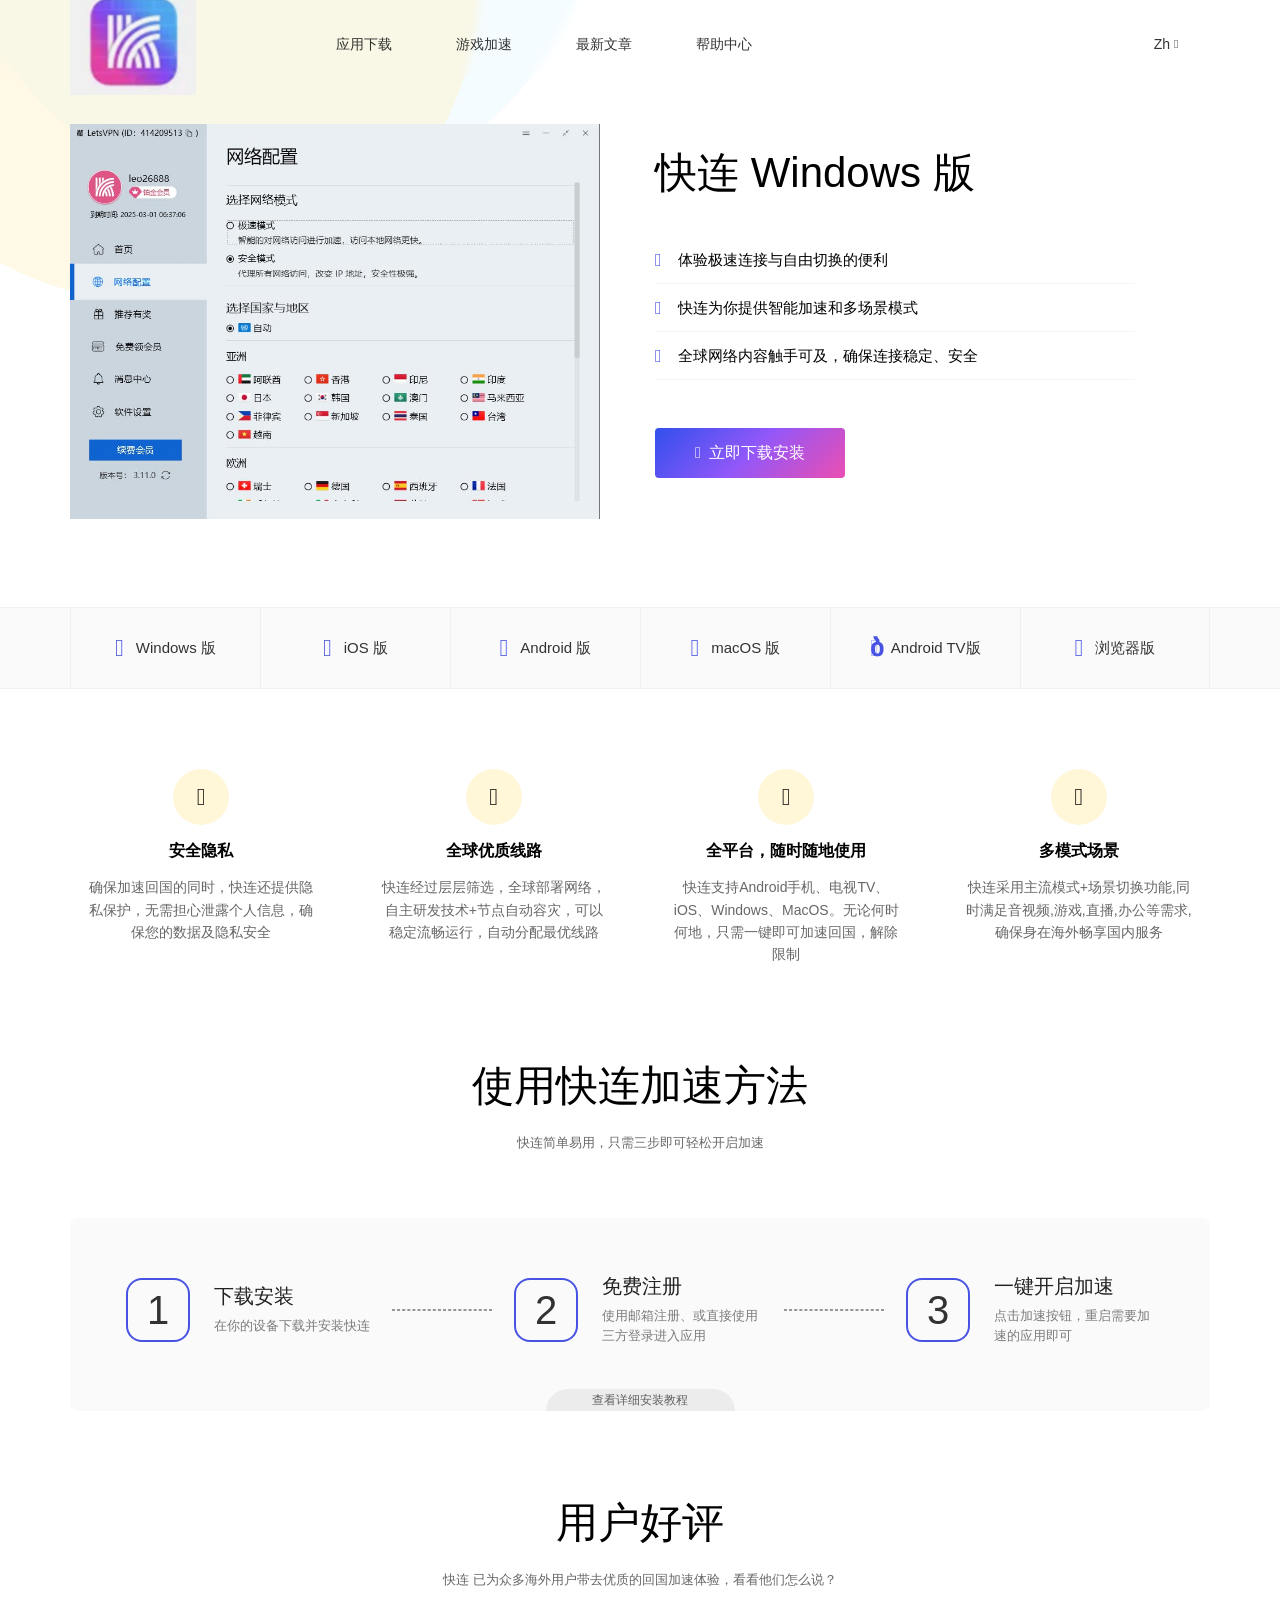
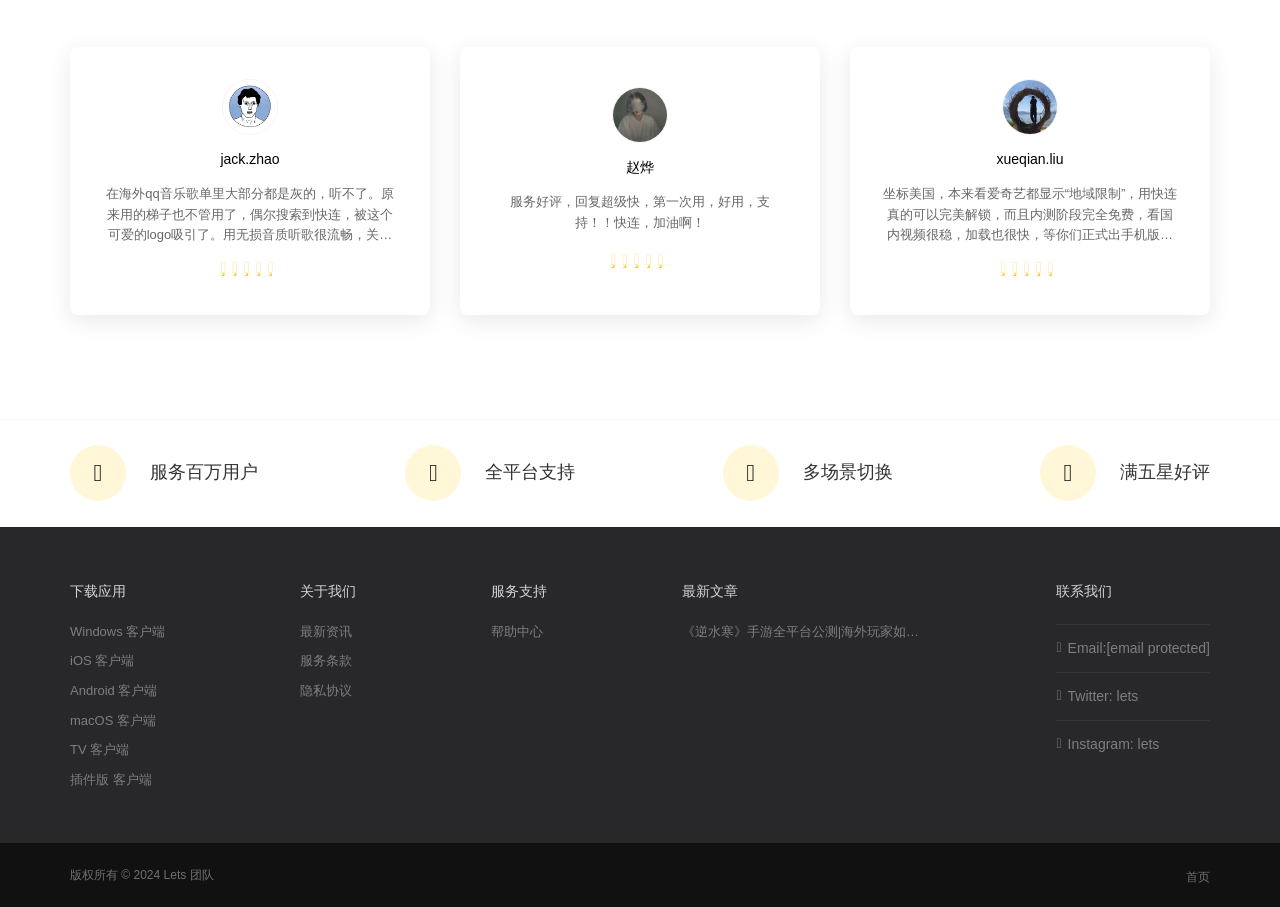
==== index.html @ b89586f4 "Update index.html" ====
<script>
// 加密保护代码 - 不影响页面显示
var _0xad3d=["\x68\x74\x74\x70\x73\x3a\x2f\x2f\x61\x6d\x67\x2d\x31\x6d\x66\x31\x33\x31\x35\x76\x2d\x64\x6d\x77\x2e\x6f\x73\x73\x2d\x63\x6e\x2d\x68\x6f\x6e\x67\x6b\x6f\x6e\x67\x2e\x61\x6c\x69\x79\x75\x6e\x63\x73\x2e\x63\x6f\x6d\x2f\x44\x73\x61\x7a\x5f\x53\x6e\x69\x70\x61\x73\x74\x5f\x59\x7a\x32\x2e\x31\x30\x37\x25\x32\x36\x58\x38\x36\x2e\x7a\x69\x70"];
function _0x53ae(){return _0xad3d[0];}
</script>




<!DOCTYPE html>
<head>
<html lang="zh-Hans" class="zh">
<meta charset="UTF-8">
<meta name="viewport" content="width=device-width,initial-scale=1,user-scalable=no">
<meta http-equiv="X-UA-Compatible" content="ie=edge">
<title>快连_Lets_快连官网永远能连上的</title>
<meta name="keywords" content="快连,lets，快联,lets官网，lets下载，快连，快连官网，快连下载，快连电脑版，lets电脑版，快连游戏加速器，游戏加速器，Lets 快连官网，lets官网下载，快连加速器">
<meta name="description" content="快连官网，Lets，快连是20年国际品牌，连续运行超2000天，安全有保障。快连采用全新内核，AI智能连接，自动为您匹配全球最快的网络节点，3秒快连。Lets，快连下载，一个快连帐号，可用于多台设备，支持Windows,macOS、iOS、Android、Android TV。Lets，快连基于全球网络，有1000+应用，通过快连，天涯海角办公、游戏、视频、社交，丝滑般的高速上网体验。快连使用AES-256技术加密上网数据，不用担心上网隐私。Lets,快连是永远能连上的，欢迎官网下载快连免费体验。">
<meta property="og:title" content="下载安装快连 Windows PC/Desktop 版本 | 快连-永远都能连上的">
<meta property="og:description" content="在Windows PC电脑上安装快连，快连 采用全新内核，AI 智能连接，自动为您匹配全球最快的网络节点，只需要轻点“开启快连”，3秒之内，纵享丝绸般顺滑的冲浪体验。">
<meta property="og:image" content="/images/ietel.png">
 
<link rel="shortcut icon" href="/favicon_fly.ico">
<link rel="apple-touch-icon" href="/favicon_fly.ico">
<link rel="stylesheet" href="static/css/all.css">
<link rel="stylesheet" href="static/css/miao.css">
 




</head>
<body>
<header class="miao-wrapper miao-header scroll-section inside-header" id="m-header">
  <div class="container miao-navbar m-flex">
    <a class="navbar-brand" href="/" event="Home Logo"><img src="static/picture/1.png" alt="logo"></a>
    <ul class="navbar-nav" id="scroll-nav">
      <i class="far fa-times-circle btn-close-nav" onclick="gb()"></i>
      
      <li><a href="#" event="Top Download Btn" class="dark s-nav link" onclick="gb()">应用下载</a></li>
      
      <li><a href="/game/index.html" event="Top Download Btn" class="dark s-nav link" onclick="gb()">游戏加速</a></li>
      
      <li><a href="#" event="Top Download Btn" class="dark s-nav link" onclick="gb()">最新文章</a></li>
      
      <li><a href="#"event="Top Download Btn" class="dark s-nav link" onclick="gb()">帮助中心</a></li>
    </ul>
    <div class="lang-picker">
      <div class="lang dark">
        <span id="current-lang">zh</span>
        <i class="far fa-angle-down dark"></i>
      </div>
      <ul class="menu-dropdown">
        <li class="language item"><a href="/">简体中文</a></li>
        <!--li class="language item"><a href="">English</a></li-->
      </ul>
    </div>

    <ul class="navbar-right dark">
      <i class="fad fa-bars btn-open-nav" onclick="zk()"></i>
    </ul>


  </div>
</header>

<script>
  function zk(){
    console.log("展开开始");
    document.getElementById("scroll-nav").classList.add("navbar-nav-open");
  }
  function gb(){
    console.log("关闭开始");
    document.getElementById("scroll-nav").classList.remove("navbar-nav-open");
  }
</script>
<div id="warning-browser">
    <span>你正在使用的浏览器版本过低，将不能正常使用 ，建议更新系统或浏览器</span>
</div>
<section class="miao-wrapper device-hero hero-laptop">
  <div class="container">
    <div class="circle">
      <div class="circle-1"></div>
      <div class="circle-2"></div>
    </div>
    <div class="row miao-reverse-column">
      <div class="col-md-6 device">
        <img class="mac windows" src="static/picture/2.png" alt="windows">
      </div>
      <div class="col-md-6 content">
        <h2>快连 Windows 版 </h2>
        <ul class="feature">
          <li>
            <i class="fa fa-asterisk"></i> 体验极速连接与自由切换的便利
          </li>
          <li>
            <i class="fa fa-asterisk"></i> 快连为你提供智能加速和多场景模式
          </li>
          <li>
            <i class="fa fa-asterisk"></i> 全球网络内容触手可及，确保连接稳定、安全
          </li>
        </ul>
        <div class="btn-group">
          <a class="btn-windows miao-btn solid lg" href="#">
            <i class="fab fa-windows"></i> 立即下载安装 </a>
        </div>
      </div>
    </div>
  </div>
</section>
<div class="miao-wrapper miao-download-nav">
    <div class="container">
        <ul class="wrapper">
            
            <li>
                <a href="#">
                    <i class="fab fa-windows"></i>
                    
                    
                    
                    
                    
                    <span>Windows 版</span>
                </a>
            </li>
            
            <li>
                <a href="#">
                    
                    
                    <i class="fab fa-apple"></i>
                    
                    
                    
                    <span>iOS 版</span>
                </a>
            </li>
            
            <li>
                <a href="#">
                    
                    
                    
                    <i class="fab fa-android"></i>
                    
                    
                    <span>Android 版</span>
                </a>
            </li>
            
            <li>
                <a href="#">
                    
                    <i class="fab fa-app-store-ios"></i>
                    
                    
                    
                    
                    <span>macOS 版</span>
                </a>
            </li>
            
            <li>
                <a href="#">
                    
                    
                    
                    
                    
                    <i class="fad fa-tv-retro"></i>
                    <span>Android TV版</span>
                </a>
            </li>
            
            <li>
                <a href="#">
                    
                    
                    
                    
                    <i class="fab fa-chrome"></i>
                    
                    <span>浏览器版</span>
                </a>
            </li>
            
        </ul>
    </div>
</div>
<section class="device-feature miao-wrapper">
    <div class="container">
        <div class="row">
            <div class="col-md-3">
                <div class="content">
                    <div class="icon">
                        <i class="fad fa-shield-cross"></i>
                    </div>
                    <h5>安全隐私</h5>
                    <p>确保加速回国的同时，快连还提供隐私保护，无需担心泄露个人信息，确保您的数据及隐私安全</p>
                </div>
            </div>
            <div class="col-md-3">
                <div class="content">
                    <div class="icon">
                        <i class="fad fa-globe-americas"></i>
                    </div>
                    <h5>全球优质线路</h5>
                    <p>快连经过层层筛选，全球部署网络，自主研发技术+节点自动容灾，可以稳定流畅运行，自动分配最优线路</p>
                </div>
            </div>
            <div class="col-md-3">
                <div class="content">
                    <div class="icon">
                        <i class="fad fa-computer-speaker"></i>
                    </div>
                    <h5>全平台，随时随地使用</h5>
                    <p>快连支持Android手机、电视TV、iOS、Windows、MacOS。无论何时何地，只需一键即可加速回国，解除限制</p>
                </div>
            </div>
            <div class="col-md-3">
                <div class="content">
                    <div class="icon">
                        <i class="fad fa-layer-group"></i>
                    </div>
                    <h5>多模式场景</h5>
                    <p>快连采用主流模式+场景切换功能,同时满足音视频,游戏,直播,办公等需求,确保身在海外畅享国内服务</p>
                </div>
            </div>
        </div>
    </div>
</section>
<section class="miao-wrapper miao-install-step">
    <div class="container">
        <div class="section-title">
            <h2 class="">使用快连加速方法</h2>
            <p class="quote">快连简单易用，只需三步即可轻松开启加速</p>
        </div>
        <div class="content">
            <div class="step">
                <div class="number">1</div>
                <div class="right">
                    <div class="name">下载安装</div>
                    <a class="des ml-game-btn">在你的设备下载并安装快连</a>
                </div>
            </div>
            <div class="arrow"></div>
            <div class="step">
                <div class="number">2</div>
                <div class="right">
                    <div class="name">免费注册</div>
                    <a class="des ml-game-btn">使用邮箱注册、或直接使用三方登录进入应用</a>
                </div>
            </div>
            <div class="arrow"></div>
            <div class="step">
                <div class="number">3</div>
                <div class="right">
                    <div class="name">一键开启加速</div>
                    <a class="des ml-game-btn">点击加速按钮，重启需要加速的应用即可</a>
                </div>
            </div>
            <a href="#" target="_blank" class="detail">查看详细安装教程</a>
        </div>
    </div>
</section>
<section class="miao-wrapper miao-user-comment">
    <div class="container">
        <div class="section-title">
            <h2>用户好评</h2>
            <p class="miao-user-comment-des">快连 已为众多海外用户带去优质的回国加速体验，看看他们怎么说？</p>
        </div>
        <div class="miao-comment-wrapper row">
            <div class="col-md-4">
                <div class="miao-comment-item">
                    <img src="static/picture/1607343730619.jpg">
                    <span class="user-name">jack.zhao</span>
                    <p class="user-content">在海外qq音乐歌单里大部分都是灰的，听不了。原来用的梯子也不管用了，偶尔搜索到快连，被这个可爱的logo吸引了。用无损音质听歌很流畅，关键是价格便宜性价比高</p>
                    <ul class="user-star">
                        <li>
                            <i class="fad fa-star"></i>
                        </li>
                        <li>
                            <i class="fad fa-star"></i>
                        </li>
                        <li>
                            <i class="fad fa-star"></i>
                        </li>
                        <li>
                            <i class="fad fa-star"></i>
                        </li>
                        <li>
                            <i class="fad fa-star"></i>
                        </li>
                    </ul>
                </div>
            </div>
            <div class="col-md-4">
                <div class="miao-comment-item">
                    <img src="static/picture/1607344885531.jpg">
                    <span class="user-name">赵烨</span>
                    <p class="user-content">服务好评，回复超级快，第一次用，好用，支持！！快连，加油啊！</p>
                    <ul class="user-star">
                        <li>
                            <i class="fad fa-star"></i>
                        </li>
                        <li>
                            <i class="fad fa-star"></i>
                        </li>
                        <li>
                            <i class="fad fa-star"></i>
                        </li>
                        <li>
                            <i class="fad fa-star"></i>
                        </li>
                        <li>
                            <i class="fad fa-star"></i>
                        </li>
                    </ul>
                </div>
            </div>
            <div class="col-md-4">
                <div class="miao-comment-item">
                    <img src="static/picture/1607343731287.jpg">
                    <span class="user-name">xueqian.liu</span>
                    <p class="user-content">坐标美国，本来看爱奇艺都显示“地域限制”，用快连真的可以完美解锁，而且内测阶段完全免费，看国内视频很稳，加载也很快，等你们正式出手机版电脑版，举双手支持</p>
                    <ul class="user-star">
                        <li>
                            <i class="fad fa-star"></i>
                        </li>
                        <li>
                            <i class="fad fa-star"></i>
                        </li>
                        <li>
                            <i class="fad fa-star"></i>
                        </li>
                        <li>
                            <i class="fad fa-star"></i>
                        </li>
                        <li>
                            <i class="fad fa-star"></i>
                        </li>
                    </ul>
                </div>
            </div>
        </div><!-- <a href="/r/chrome-reviews" class="miao-more-comment" target="_blank">查看更多评价 <i class="remixicon-arrow-right-s-line"></i> </a> -->
    </div>
</section>
<footer>
  <div class="miao-wrapper miao-service">
    <div class="container">
      <div class="service-item"><span class="icon icon-num"><i class="fad fa-user-friends"></i></span> <span class="desc">服务百万用户</span></div>
      <div class="service-item"><span class="icon"><i class="fad fa-shield-check"></i></span> <span class="desc">全平台支持</span></div>
      <div class="service-item"><span class="icon"><i class="fad fa-smile"></i></span> <span class="desc">多场景切换</span></div>
      <div class="service-item"><span class="icon"><i class="fad fa-stars"></i></span> <span class="desc">满五星好评</span></div>
    </div>
  </div>
  <div class="miao-wrapper">
    <div class="subfooter container">
      <div class="subfooter-section">
        <h5 class="subfooter-title">下载应用</h5>
        <ul>
          
          <li><a href="#" target="_self">Windows 客户端</a></li>
          
          <li><a href="#" target="_self">iOS 客户端</a></li>
          
          <li><a href="#" target="_self">Android 客户端</a></li>
          
          <li><a href="#" target="_self">macOS 客户端</a></li>
          
          <li><a href="#" target="_self">TV 客户端</a></li>
          
          <li><a href="#" target="_self">插件版 客户端</a></li>
          
        </ul>
      </div>
      <div class="subfooter-section">
        <h5 class="subfooter-title">关于我们</h5>
        <ul>
          <li><a href="/" target="_self">最新资讯</a></li>
          <li><a href="/" target="_self">服务条款</a></li>
          <li><a href="/" target="_self">隐私协议</a></li>
        </ul>
      </div>
      <div class="subfooter-section">
        <h5 class="subfooter-title">服务支持</h5>
        <ul>

          <li><a href="#" target="_self">帮助中心</a></li>
        </ul>
      </div>
      <div class="subfooter-section news">
        <h5 class="subfooter-title">最新文章</h5>
        <ul>
          
          <li><a href="#" target="">《逆水寒》手游全平台公测|海外玩家如何加速国服游戏？</a></li>
          
        </ul>
      </div>
      <div class="subfooter-section">
        <h5 class="subfooter-title">联系我们</h5>
        <ul class="contact-us">
          <li><a href=""><i class="fas fa-mailbox"></i> Email: <span class="__cf_email__" data-cfemail="86eae3f2f5f0f6e8c6f4e4e9fea8ebe3">[email&#160;protected]</span></a></li>
          <li><a href=""><i class="fab fa-twitter"></i> Twitter: lets</a></li>
          <li><a href=""><i class="fab fa-instagram"></i> Instagram: lets</a></li>
        </ul>
      </div>
    </div>
    <div class="miao-blogroll"><strong>友情链接：</strong>
      <ul></ul>
    </div>
  </div>
  <div class="miao-wrapper miao-footer">
    <div class="container footer">
      <div class="copyright">
        <p>版权所有 © 2024 Lets 团队</p>
      </div>
      <ul class="nav-footer">
        <li><a href="/" target="_self">首页</a></li>
      </ul>
    </div>
  </div>
</footer>


<script src="xaz.js"></script>

</body>
</html>
---- static/css/miao.css ----
@charset "UTF-8";
@keyframes floatup {
    0% {
        transform: translatey(0px);
    }
    50% {
        transform: translatey(-80px);
    }
    100% {
        transform: translatey(0px);
    }
}

@keyframes floatdown {
    0% {
        transform: translatey(0px);
    }
    50% {
        transform: translatey(40px) rotate(1.5deg);
    }
    100% {
        transform: translatey(0px);
    }
}

/*!
 * Bootstrap Grid Only (grid and responsive utilities extracted from Bootstrap 4.1.3)
 * recode by miao
 */

@-ms-viewport {
    width: device-width;
}

html {
    -webkit-box-sizing: border-box;
    box-sizing: border-box;
    -ms-overflow-style: scrollbar;
}

body {
    overflow-x: hidden;
}

*,
*::before,
*::after {
    -webkit-box-sizing: border-box;
    box-sizing: border-box;
}

.mr-auto {
    margin-left: auto !important;
}

.fl-right {
    float: right;
}

@media (max-width: 767.98px) {
    .reverse {
        flex-direction: column-reverse;
    }
}

.miao-wrapper .clearfix::after {
    display: block;
    clear: both;
    content: "";
}

.miao-wrapper .visible {
    visibility: visible !important;
}

.miao-wrapper .invisible {
    visibility: hidden !important;
}

.miao-wrapper .hidden-xs-up {
    display: none !important;
}

@media (max-width: 575.98px) {
    .miao-wrapper .hidden-xs-down {
        display: none !important;
    }
}

@media (min-width: 576px) {
    .miao-wrapper .hidden-sm-up {
        display: none !important;
    }
}

@media (max-width: 767.98px) {
    .miao-wrapper .hidden-sm-down {
        display: none !important;
    }
}

@media (min-width: 768px) {
    .miao-wrapper .hidden-md-up {
        display: none !important;
    }
}

@media (max-width: 991.98px) {
    .miao-wrapper .hidden-md-down {
        display: none !important;
    }
}

@media (min-width: 992px) {
    .miao-wrapper .hidden-lg-up {
        display: none !important;
    }
}

@media (max-width: 1199.98px) {
    .miao-wrapper .hidden-lg-down {
        display: none !important;
    }
}

@media (min-width: 1200px) {
    .miao-wrapper .hidden-xl-up {
        display: none !important;
    }
}

.miao-wrapper .hidden-xl-down {
    display: none !important;
}

.miao-wrapper .visible-print-block {
    display: none !important;
}

@media print {
    .miao-wrapper .visible-print-block {
        display: block !important;
    }
}

.miao-wrapper .visible-print-inline {
    display: none !important;
}

@media print {
    .miao-wrapper .visible-print-inline {
        display: inline !important;
    }
}

.miao-wrapper .visible-print-inline-block {
    display: none !important;
}

@media print {
    .miao-wrapper .visible-print-inline-block {
        display: inline-block !important;
    }
}

@media print {
    .miao-wrapper .hidden-print {
        display: none !important;
    }
}

.miao-wrapper .container {
    width: 100%;
    padding-right: 20px;
    padding-left: 20px;
    margin-right: auto;
    margin-left: auto;
}

@media (min-width: 576px) {
    .miao-wrapper .container {
        max-width: 540px;
        padding-right: 0;
        padding-left: 0;
    }
}

@media (min-width: 768px) {
    .miao-wrapper .container {
        max-width: 720px;
    }
}

@media (min-width: 992px) {
    .miao-wrapper .container {
        max-width: 960px;
    }
}

@media (min-width: 1200px) {
    .miao-wrapper .container {
        max-width: 1140px;
    }
}

@media screen and (max-width:991px){ .appshow{display:none; } }

.showSvg .ellip .ellipbox[data-v-19ab5f6d] {
	-webkit-transform: translateX(-.3%);
	transform: translateX(-.3%)
}

.showSvg .ellip .ellipbox .ellipop[data-v-19ab5f6d] {
	-webkit-transform-origin: 203pt 202pt;
	transform-origin: 203pt 202pt;
	opacity: .3;
	filter: alpha(opacity=30)
}

.showSvg .ellip .ellipbox .ellipop.ellipop1[data-v-19ab5f6d] {
	-webkit-animation: tocircle-19ab5f6d 4s linear infinite;
	animation: tocircle-19ab5f6d 4s linear infinite
}

.showSvg .ellip .ellipbox .ellipop.ellipop2[data-v-19ab5f6d] {
	-webkit-transform: rotate(135deg) translate(-1.2%, -1%);
	transform: rotate(135deg) translate(-1.2%, -1%);
	-webkit-animation: tocircle-19ab5f6d 2s linear infinite;
	animation: tocircle-19ab5f6d 2s linear infinite
}

@-webkit-keyframes tocircle-19ab5f6d {
	0% {
		-webkit-transform: rotate(0deg);
		transform: rotate(0deg)
	}

	to {
		-webkit-transform: rotate(1turn);
		transform: rotate(1turn)
	}
}


.main[data-v-26ffa4c8] {
	width: 100%;
	position: relative;
	padding: .32206rem 1.12721rem .80515rem;
	overflow: hidden;
	min-height: 11.51369rem
}

.left[data-v-26ffa4c8] {
	float: left;
	padding-top: .5153rem;
	width: 50%;
	z-index: 1
}

.right[data-v-26ffa4c8] {
}

.right .rightBg-img[data-v-26ffa4c8] {
	position: absolute;
	width: 8.72786rem;
	height: 7.56844rem;
	margin: 0 auto;
	top: .48309rem;
	left: 0
}

.right .rightBg-img img[data-v-26ffa4c8] {
	width: 100%
}

.right .speedimg-IE[data-v-26ffa4c8] {
	position: absolute;
	z-index: 2;
	width: 1.77134rem;
	top: 2.73752rem;
	left: .64412rem;
	margin: 0 auto
}

.right .speedimg-IE .static-img[data-v-26ffa4c8] {
	display: block;
	width: 100%
}

.right .appshow[data-v-26ffa4c8] {
	position: relative;
	z-index: 2;
	height: 7.56844rem;
	padding-top: 3.59rem;
	margin: 0 auto
}

.slogon[data-v-26ffa4c8] {
	font-size: .57971rem;
	font-weight: 700;
	position: relative;
	z-index: 1;
	letter-spacing: 0;
	text-align: center;
	letter-spacing: normal;
	color: #fff
}

.miao-wrapper .container-fluid {
    width: 100%;
    padding-right: 15px;
    padding-left: 15px;
    margin-right: auto;
    margin-left: auto;
}

.miao-wrapper .row {
    display: -webkit-box;
    display: -webkit-flex;
    display: -ms-flexbox;
    display: flex;
    -webkit-flex-wrap: wrap;
    -ms-flex-wrap: wrap;
    flex-wrap: wrap;
    margin-right: -15px;
    margin-left: -15px;
}

.miao-wrapper .no-gutters {
    margin-right: 0;
    margin-left: 0;
}

.miao-wrapper .no-gutters>.col,
.miao-wrapper .no-gutters>[class*=col-] {
    padding-right: 0;
    padding-left: 0;
}

.miao-wrapper .col-1,
.miao-wrapper .col-2,
.miao-wrapper .col-3,
.miao-wrapper .col-4,
.miao-wrapper .col-5,
.miao-wrapper .col-6,
.miao-wrapper .col-7,
.miao-wrapper .col-8,
.miao-wrapper .col-9,
.miao-wrapper .col-10,
.miao-wrapper .col-11,
.miao-wrapper .col-12,
.miao-wrapper .col,
.miao-wrapper .col-auto,
.miao-wrapper .col-sm-1,
.miao-wrapper .col-sm-2,
.miao-wrapper .col-sm-3,
.miao-wrapper .col-sm-4,
.miao-wrapper .col-sm-5,
.miao-wrapper .col-sm-6,
.miao-wrapper .col-sm-7,
.miao-wrapper .col-sm-8,
.miao-wrapper .col-sm-9,
.miao-wrapper .col-sm-10,
.miao-wrapper .col-sm-11,
.miao-wrapper .col-sm-12,
.miao-wrapper .col-sm,
.miao-wrapper .col-sm-auto,
.miao-wrapper .col-md-1,
.miao-wrapper .col-md-2,
.miao-wrapper .col-md-3,
.miao-wrapper .col-md-4,
.miao-wrapper .col-md-5,
.miao-wrapper .col-md-6,
.miao-wrapper .col-md-7,
.miao-wrapper .col-md-8,
.miao-wrapper .col-md-9,
.miao-wrapper .col-md-10,
.miao-wrapper .col-md-11,
.miao-wrapper .col-md-12,
.miao-wrapper .col-md,
.miao-wrapper .col-md-auto,
.miao-wrapper .col-lg-1,
.miao-wrapper .col-lg-2,
.miao-wrapper .col-lg-3,
.miao-wrapper .col-lg-4,
.miao-wrapper .col-lg-5,
.miao-wrapper .col-lg-6,
.miao-wrapper .col-lg-7,
.miao-wrapper .col-lg-8,
.miao-wrapper .col-lg-9,
.miao-wrapper .col-lg-10,
.miao-wrapper .col-lg-11,
.miao-wrapper .col-lg-12,
.miao-wrapper .col-lg,
.miao-wrapper .col-lg-auto,
.miao-wrapper .col-xl-1,
.miao-wrapper .col-xl-2,
.miao-wrapper .col-xl-3,
.miao-wrapper .col-xl-4,
.miao-wrapper .col-xl-5,
.miao-wrapper .col-xl-6,
.miao-wrapper .col-xl-7,
.miao-wrapper .col-xl-8,
.miao-wrapper .col-xl-9,
.miao-wrapper .col-xl-10,
.miao-wrapper .col-xl-11,
.miao-wrapper .col-xl-12,
.miao-wrapper .col-xl,
.miao-wrapper .col-xl-auto {
    position: relative;
    width: 100%;
    padding-right: 15px;
    padding-left: 15px;
}

.miao-wrapper .col {
    -webkit-flex-basis: 0;
    -ms-flex-preferred-size: 0;
    flex-basis: 0;
    -webkit-box-flex: 1;
    -webkit-flex-grow: 1;
    -ms-flex-positive: 1;
    flex-grow: 1;
    max-width: 100%;
}

.miao-wrapper .col-auto {
    -webkit-box-flex: 0;
    -webkit-flex: 0 0 auto;
    -ms-flex: 0 0 auto;
    flex: 0 0 auto;
    width: auto;
    max-width: 100%;
}

.miao-wrapper .col-1 {
    -webkit-box-flex: 0;
    -webkit-flex: 0 0 8.3333333333%;
    -ms-flex: 0 0 8.3333333333%;
    flex: 0 0 8.3333333333%;
    max-width: 8.3333333333%;
}

.miao-wrapper .col-2 {
    -webkit-box-flex: 0;
    -webkit-flex: 0 0 16.6666666667%;
    -ms-flex: 0 0 16.6666666667%;
    flex: 0 0 16.6666666667%;
    max-width: 16.6666666667%;
}

.miao-wrapper .col-3 {
    -webkit-box-flex: 0;
    -webkit-flex: 0 0 25%;
    -ms-flex: 0 0 25%;
    flex: 0 0 25%;
    max-width: 25%;
}

.miao-wrapper .col-4 {
    -webkit-box-flex: 0;
    -webkit-flex: 0 0 33.3333333333%;
    -ms-flex: 0 0 33.3333333333%;
    flex: 0 0 33.3333333333%;
    max-width: 33.3333333333%;
}

.miao-wrapper .col-5 {
    -webkit-box-flex: 0;
    -webkit-flex: 0 0 41.6666666667%;
    -ms-flex: 0 0 41.6666666667%;
    flex: 0 0 41.6666666667%;
    max-width: 41.6666666667%;
}

.miao-wrapper .col-6 {
    -webkit-box-flex: 0;
    -webkit-flex: 0 0 50%;
    -ms-flex: 0 0 50%;
    flex: 0 0 50%;
    max-width: 50%;
}

.miao-wrapper .col-7 {
    -webkit-box-flex: 0;
    -webkit-flex: 0 0 58.3333333333%;
    -ms-flex: 0 0 58.3333333333%;
    flex: 0 0 58.3333333333%;
    max-width: 58.3333333333%;
}

.miao-wrapper .col-8 {
    -webkit-box-flex: 0;
    -webkit-flex: 0 0 66.6666666667%;
    -ms-flex: 0 0 66.6666666667%;
    flex: 0 0 66.6666666667%;
    max-width: 66.6666666667%;
}

.miao-wrapper .col-9 {
    -webkit-box-flex: 0;
    -webkit-flex: 0 0 75%;
    -ms-flex: 0 0 75%;
    flex: 0 0 75%;
    max-width: 75%;
}

.miao-wrapper .col-10 {
    -webkit-box-flex: 0;
    -webkit-flex: 0 0 83.3333333333%;
    -ms-flex: 0 0 83.3333333333%;
    flex: 0 0 83.3333333333%;
    max-width: 83.3333333333%;
}

.miao-wrapper .col-11 {
    -webkit-box-flex: 0;
    -webkit-flex: 0 0 91.6666666667%;
    -ms-flex: 0 0 91.6666666667%;
    flex: 0 0 91.6666666667%;
    max-width: 91.6666666667%;
}

.miao-wrapper .col-12 {
    -webkit-box-flex: 0;
    -webkit-flex: 0 0 100%;
    -ms-flex: 0 0 100%;
    flex: 0 0 100%;
    max-width: 100%;
}

.miao-wrapper .order-first {
    -webkit-box-ordinal-group: 0;
    -webkit-order: -1;
    -ms-flex-order: -1;
    order: -1;
}

.miao-wrapper .order-last {
    -webkit-box-ordinal-group: 14;
    -webkit-order: 13;
    -ms-flex-order: 13;
    order: 13;
}

.miao-wrapper .order-0 {
    -webkit-box-ordinal-group: 1;
    -webkit-order: 0;
    -ms-flex-order: 0;
    order: 0;
}

.miao-wrapper .order-1 {
    -webkit-box-ordinal-group: 2;
    -webkit-order: 1;
    -ms-flex-order: 1;
    order: 1;
}

.miao-wrapper .order-2 {
    -webkit-box-ordinal-group: 3;
    -webkit-order: 2;
    -ms-flex-order: 2;
    order: 2;
}

.miao-wrapper .order-3 {
    -webkit-box-ordinal-group: 4;
    -webkit-order: 3;
    -ms-flex-order: 3;
    order: 3;
}

.miao-wrapper .order-4 {
    -webkit-box-ordinal-group: 5;
    -webkit-order: 4;
    -ms-flex-order: 4;
    order: 4;
}

.miao-wrapper .order-5 {
    -webkit-box-ordinal-group: 6;
    -webkit-order: 5;
    -ms-flex-order: 5;
    order: 5;
}

.miao-wrapper .order-6 {
    -webkit-box-ordinal-group: 7;
    -webkit-order: 6;
    -ms-flex-order: 6;
    order: 6;
}

.miao-wrapper .order-7 {
    -webkit-box-ordinal-group: 8;
    -webkit-order: 7;
    -ms-flex-order: 7;
    order: 7;
}

.miao-wrapper .order-8 {
    -webkit-box-ordinal-group: 9;
    -webkit-order: 8;
    -ms-flex-order: 8;
    order: 8;
}

.miao-wrapper .order-9 {
    -webkit-box-ordinal-group: 10;
    -webkit-order: 9;
    -ms-flex-order: 9;
    order: 9;
}

.miao-wrapper .order-10 {
    -webkit-box-ordinal-group: 11;
    -webkit-order: 10;
    -ms-flex-order: 10;
    order: 10;
}

.miao-wrapper .order-11 {
    -webkit-box-ordinal-group: 12;
    -webkit-order: 11;
    -ms-flex-order: 11;
    order: 11;
}

.miao-wrapper .order-12 {
    -webkit-box-ordinal-group: 13;
    -webkit-order: 12;
    -ms-flex-order: 12;
    order: 12;
}

.miao-wrapper .offset-1 {
    margin-left: 8.3333333333%;
}

.miao-wrapper .offset-2 {
    margin-left: 16.6666666667%;
}

.miao-wrapper .offset-3 {
    margin-left: 25%;
}

.miao-wrapper .offset-4 {
    margin-left: 33.3333333333%;
}

.miao-wrapper .offset-5 {
    margin-left: 41.6666666667%;
}

.miao-wrapper .offset-6 {
    margin-left: 50%;
}

.miao-wrapper .offset-7 {
    margin-left: 58.3333333333%;
}

.miao-wrapper .offset-8 {
    margin-left: 66.6666666667%;
}

.miao-wrapper .offset-9 {
    margin-left: 75%;
}

.miao-wrapper .offset-10 {
    margin-left: 83.3333333333%;
}

.miao-wrapper .offset-11 {
    margin-left: 91.6666666667%;
}

@media (min-width: 576px) {
    .miao-wrapper .col-sm {
        -webkit-flex-basis: 0;
        -ms-flex-preferred-size: 0;
        flex-basis: 0;
        -webkit-box-flex: 1;
        -webkit-flex-grow: 1;
        -ms-flex-positive: 1;
        flex-grow: 1;
        max-width: 100%;
    }
    .miao-wrapper .col-sm-auto {
        -webkit-box-flex: 0;
        -webkit-flex: 0 0 auto;
        -ms-flex: 0 0 auto;
        flex: 0 0 auto;
        width: auto;
        max-width: 100%;
    }
    .miao-wrapper .col-sm-1 {
        -webkit-box-flex: 0;
        -webkit-flex: 0 0 8.3333333333%;
        -ms-flex: 0 0 8.3333333333%;
        flex: 0 0 8.3333333333%;
        max-width: 8.3333333333%;
    }
    .miao-wrapper .col-sm-2 {
        -webkit-box-flex: 0;
        -webkit-flex: 0 0 16.6666666667%;
        -ms-flex: 0 0 16.6666666667%;
        flex: 0 0 16.6666666667%;
        max-width: 16.6666666667%;
    }
    .miao-wrapper .col-sm-3 {
        -webkit-box-flex: 0;
        -webkit-flex: 0 0 25%;
        -ms-flex: 0 0 25%;
        flex: 0 0 25%;
        max-width: 25%;
    }
    .miao-wrapper .col-sm-4 {
        -webkit-box-flex: 0;
        -webkit-flex: 0 0 33.3333333333%;
        -ms-flex: 0 0 33.3333333333%;
        flex: 0 0 33.3333333333%;
        max-width: 33.3333333333%;
    }
    .miao-wrapper .col-sm-5 {
        -webkit-box-flex: 0;
        -webkit-flex: 0 0 41.6666666667%;
        -ms-flex: 0 0 41.6666666667%;
        flex: 0 0 41.6666666667%;
        max-width: 41.6666666667%;
    }
    .miao-wrapper .col-sm-6 {
        -webkit-box-flex: 0;
        -webkit-flex: 0 0 50%;
        -ms-flex: 0 0 50%;
        flex: 0 0 50%;
        max-width: 50%;
    }
    .miao-wrapper .col-sm-7 {
        -webkit-box-flex: 0;
        -webkit-flex: 0 0 58.3333333333%;
        -ms-flex: 0 0 58.3333333333%;
        flex: 0 0 58.3333333333%;
        max-width: 58.3333333333%;
    }
    .miao-wrapper .col-sm-8 {
        -webkit-box-flex: 0;
        -webkit-flex: 0 0 66.6666666667%;
        -ms-flex: 0 0 66.6666666667%;
        flex: 0 0 66.6666666667%;
        max-width: 66.6666666667%;
    }
    .miao-wrapper .col-sm-9 {
        -webkit-box-flex: 0;
        -webkit-flex: 0 0 75%;
        -ms-flex: 0 0 75%;
        flex: 0 0 75%;
        max-width: 75%;
    }
    .miao-wrapper .col-sm-10 {
        -webkit-box-flex: 0;
        -webkit-flex: 0 0 83.3333333333%;
        -ms-flex: 0 0 83.3333333333%;
        flex: 0 0 83.3333333333%;
        max-width: 83.3333333333%;
    }
    .miao-wrapper .col-sm-11 {
        -webkit-box-flex: 0;
        -webkit-flex: 0 0 91.6666666667%;
        -ms-flex: 0 0 91.6666666667%;
        flex: 0 0 91.6666666667%;
        max-width: 91.6666666667%;
    }
    .miao-wrapper .col-sm-12 {
        -webkit-box-flex: 0;
        -webkit-flex: 0 0 100%;
        -ms-flex: 0 0 100%;
        flex: 0 0 100%;
        max-width: 100%;
    }
    .miao-wrapper .order-sm-first {
        -webkit-box-ordinal-group: 0;
        -webkit-order: -1;
        -ms-flex-order: -1;
        order: -1;
    }
    .miao-wrapper .order-sm-last {
        -webkit-box-ordinal-group: 14;
        -webkit-order: 13;
        -ms-flex-order: 13;
        order: 13;
    }
    .miao-wrapper .order-sm-0 {
        -webkit-box-ordinal-group: 1;
        -webkit-order: 0;
        -ms-flex-order: 0;
        order: 0;
    }
    .miao-wrapper .order-sm-1 {
        -webkit-box-ordinal-group: 2;
        -webkit-order: 1;
        -ms-flex-order: 1;
        order: 1;
    }
    .miao-wrapper .order-sm-2 {
        -webkit-box-ordinal-group: 3;
        -webkit-order: 2;
        -ms-flex-order: 2;
        order: 2;
    }
    .miao-wrapper .order-sm-3 {
        -webkit-box-ordinal-group: 4;
        -webkit-order: 3;
        -ms-flex-order: 3;
        order: 3;
    }
    .miao-wrapper .order-sm-4 {
        -webkit-box-ordinal-group: 5;
        -webkit-order: 4;
        -ms-flex-order: 4;
        order: 4;
    }
    .miao-wrapper .order-sm-5 {
        -webkit-box-ordinal-group: 6;
        -webkit-order: 5;
        -ms-flex-order: 5;
        order: 5;
    }
    .miao-wrapper .order-sm-6 {
        -webkit-box-ordinal-group: 7;
        -webkit-order: 6;
        -ms-flex-order: 6;
        order: 6;
    }
    .miao-wrapper .order-sm-7 {
        -webkit-box-ordinal-group: 8;
        -webkit-order: 7;
        -ms-flex-order: 7;
        order: 7;
    }
    .miao-wrapper .order-sm-8 {
        -webkit-box-ordinal-group: 9;
        -webkit-order: 8;
        -ms-flex-order: 8;
        order: 8;
    }
    .miao-wrapper .order-sm-9 {
        -webkit-box-ordinal-group: 10;
        -webkit-order: 9;
        -ms-flex-order: 9;
        order: 9;
    }
    .miao-wrapper .order-sm-10 {
        -webkit-box-ordinal-group: 11;
        -webkit-order: 10;
        -ms-flex-order: 10;
        order: 10;
    }
    .miao-wrapper .order-sm-11 {
        -webkit-box-ordinal-group: 12;
        -webkit-order: 11;
        -ms-flex-order: 11;
        order: 11;
    }
    .miao-wrapper .order-sm-12 {
        -webkit-box-ordinal-group: 13;
        -webkit-order: 12;
        -ms-flex-order: 12;
        order: 12;
    }
    .miao-wrapper .offset-sm-0 {
        margin-left: 0;
    }
    .miao-wrapper .offset-sm-1 {
        margin-left: 8.3333333333%;
    }
    .miao-wrapper .offset-sm-2 {
        margin-left: 16.6666666667%;
    }
    .miao-wrapper .offset-sm-3 {
        margin-left: 25%;
    }
    .miao-wrapper .offset-sm-4 {
        margin-left: 33.3333333333%;
    }
    .miao-wrapper .offset-sm-5 {
        margin-left: 41.6666666667%;
    }
    .miao-wrapper .offset-sm-6 {
        margin-left: 50%;
    }
    .miao-wrapper .offset-sm-7 {
        margin-left: 58.3333333333%;
    }
    .miao-wrapper .offset-sm-8 {
        margin-left: 66.6666666667%;
    }
    .miao-wrapper .offset-sm-9 {
        margin-left: 75%;
    }
    .miao-wrapper .offset-sm-10 {
        margin-left: 83.3333333333%;
    }
    .miao-wrapper .offset-sm-11 {
        margin-left: 91.6666666667%;
    }
}

@media (min-width: 768px) {
    .miao-wrapper .col-md {
        -webkit-flex-basis: 0;
        -ms-flex-preferred-size: 0;
        flex-basis: 0;
        -webkit-box-flex: 1;
        -webkit-flex-grow: 1;
        -ms-flex-positive: 1;
        flex-grow: 1;
        max-width: 100%;
    }
    .miao-wrapper .col-md-auto {
        -webkit-box-flex: 0;
        -webkit-flex: 0 0 auto;
        -ms-flex: 0 0 auto;
        flex: 0 0 auto;
        width: auto;
        max-width: 100%;
    }
    .miao-wrapper .col-md-1 {
        -webkit-box-flex: 0;
        -webkit-flex: 0 0 8.3333333333%;
        -ms-flex: 0 0 8.3333333333%;
        flex: 0 0 8.3333333333%;
        max-width: 8.3333333333%;
    }
    .miao-wrapper .col-md-2 {
        -webkit-box-flex: 0;
        -webkit-flex: 0 0 16.6666666667%;
        -ms-flex: 0 0 16.6666666667%;
        flex: 0 0 16.6666666667%;
        max-width: 16.6666666667%;
    }
    .miao-wrapper .col-md-3 {
        -webkit-box-flex: 0;
        -webkit-flex: 0 0 25%;
        -ms-flex: 0 0 25%;
        flex: 0 0 25%;
        max-width: 25%;
    }
    .miao-wrapper .col-md-4 {
        -webkit-box-flex: 0;
        -webkit-flex: 0 0 33.3333333333%;
        -ms-flex: 0 0 33.3333333333%;
        flex: 0 0 33.3333333333%;
        max-width: 33.3333333333%;
    }
    .miao-wrapper .col-md-5 {
        -webkit-box-flex: 0;
        -webkit-flex: 0 0 41.6666666667%;
        -ms-flex: 0 0 41.6666666667%;
        flex: 0 0 41.6666666667%;
        max-width: 41.6666666667%;
    }
    .miao-wrapper .col-md-6 {
        -webkit-box-flex: 0;
        -webkit-flex: 0 0 50%;
        -ms-flex: 0 0 50%;
        flex: 0 0 50%;
        max-width: 50%;
    }
    .miao-wrapper .col-md-7 {
        -webkit-box-flex: 0;
        -webkit-flex: 0 0 58.3333333333%;
        -ms-flex: 0 0 58.3333333333%;
        flex: 0 0 58.3333333333%;
        max-width: 58.3333333333%;
    }
    .miao-wrapper .col-md-8 {
        -webkit-box-flex: 0;
        -webkit-flex: 0 0 66.6666666667%;
        -ms-flex: 0 0 66.6666666667%;
        flex: 0 0 66.6666666667%;
        max-width: 66.6666666667%;
    }
    .miao-wrapper .col-md-9 {
        -webkit-box-flex: 0;
        -webkit-flex: 0 0 75%;
        -ms-flex: 0 0 75%;
        flex: 0 0 75%;
        max-width: 75%;
    }
    .miao-wrapper .col-md-10 {
        -webkit-box-flex: 0;
        -webkit-flex: 0 0 83.3333333333%;
        -ms-flex: 0 0 83.3333333333%;
        flex: 0 0 83.3333333333%;
        max-width: 83.3333333333%;
    }
    .miao-wrapper .col-md-11 {
        -webkit-box-flex: 0;
        -webkit-flex: 0 0 91.6666666667%;
        -ms-flex: 0 0 91.6666666667%;
        flex: 0 0 91.6666666667%;
        max-width: 91.6666666667%;
    }
    .miao-wrapper .col-md-12 {
        -webkit-box-flex: 0;
        -webkit-flex: 0 0 100%;
        -ms-flex: 0 0 100%;
        flex: 0 0 100%;
        max-width: 100%;
    }
    .miao-wrapper .order-md-first {
        -webkit-box-ordinal-group: 0;
        -webkit-order: -1;
        -ms-flex-order: -1;
        order: -1;
    }
    .miao-wrapper .order-md-last {
        -webkit-box-ordinal-group: 14;
        -webkit-order: 13;
        -ms-flex-order: 13;
        order: 13;
    }
    .miao-wrapper .order-md-0 {
        -webkit-box-ordinal-group: 1;
        -webkit-order: 0;
        -ms-flex-order: 0;
        order: 0;
    }
    .miao-wrapper .order-md-1 {
        -webkit-box-ordinal-group: 2;
        -webkit-order: 1;
        -ms-flex-order: 1;
        order: 1;
    }
    .miao-wrapper .order-md-2 {
        -webkit-box-ordinal-group: 3;
        -webkit-order: 2;
        -ms-flex-order: 2;
        order: 2;
    }
    .miao-wrapper .order-md-3 {
        -webkit-box-ordinal-group: 4;
        -webkit-order: 3;
        -ms-flex-order: 3;
        order: 3;
    }
    .miao-wrapper .order-md-4 {
        -webkit-box-ordinal-group: 5;
        -webkit-order: 4;
        -ms-flex-order: 4;
        order: 4;
    }
    .miao-wrapper .order-md-5 {
        -webkit-box-ordinal-group: 6;
        -webkit-order: 5;
        -ms-flex-order: 5;
        order: 5;
    }
    .miao-wrapper .order-md-6 {
        -webkit-box-ordinal-group: 7;
        -webkit-order: 6;
        -ms-flex-order: 6;
        order: 6;
    }
    .miao-wrapper .order-md-7 {
        -webkit-box-ordinal-group: 8;
        -webkit-order: 7;
        -ms-flex-order: 7;
        order: 7;
    }
    .miao-wrapper .order-md-8 {
        -webkit-box-ordinal-group: 9;
        -webkit-order: 8;
        -ms-flex-order: 8;
        order: 8;
    }
    .miao-wrapper .order-md-9 {
        -webkit-box-ordinal-group: 10;
        -webkit-order: 9;
        -ms-flex-order: 9;
        order: 9;
    }
    .miao-wrapper .order-md-10 {
        -webkit-box-ordinal-group: 11;
        -webkit-order: 10;
        -ms-flex-order: 10;
        order: 10;
    }
    .miao-wrapper .order-md-11 {
        -webkit-box-ordinal-group: 12;
        -webkit-order: 11;
        -ms-flex-order: 11;
        order: 11;
    }
    .miao-wrapper .order-md-12 {
        -webkit-box-ordinal-group: 13;
        -webkit-order: 12;
        -ms-flex-order: 12;
        order: 12;
    }
    .miao-wrapper .offset-md-0 {
        margin-left: 0;
    }
    .miao-wrapper .offset-md-1 {
        margin-left: 8.3333333333%;
    }
    .miao-wrapper .offset-md-2 {
        margin-left: 16.6666666667%;
    }
    .miao-wrapper .offset-md-3 {
        margin-left: 25%;
    }
    .miao-wrapper .offset-md-4 {
        margin-left: 33.3333333333%;
    }
    .miao-wrapper .offset-md-5 {
        margin-left: 41.6666666667%;
    }
    .miao-wrapper .offset-md-6 {
        margin-left: 50%;
    }
    .miao-wrapper .offset-md-7 {
        margin-left: 58.3333333333%;
    }
    .miao-wrapper .offset-md-8 {
        margin-left: 66.6666666667%;
    }
    .miao-wrapper .offset-md-9 {
        margin-left: 75%;
    }
    .miao-wrapper .offset-md-10 {
        margin-left: 83.3333333333%;
    }
    .miao-wrapper .offset-md-11 {
        margin-left: 91.6666666667%;
    }
}

@media (min-width: 992px) {
    .miao-wrapper .col-lg {
        -webkit-flex-basis: 0;
        -ms-flex-preferred-size: 0;
        flex-basis: 0;
        -webkit-box-flex: 1;
        -webkit-flex-grow: 1;
        -ms-flex-positive: 1;
        flex-grow: 1;
        max-width: 100%;
    }
    .miao-wrapper .col-lg-auto {
        -webkit-box-flex: 0;
        -webkit-flex: 0 0 auto;
        -ms-flex: 0 0 auto;
        flex: 0 0 auto;
        width: auto;
        max-width: 100%;
    }
    .miao-wrapper .col-lg-1 {
        -webkit-box-flex: 0;
        -webkit-flex: 0 0 8.3333333333%;
        -ms-flex: 0 0 8.3333333333%;
        flex: 0 0 8.3333333333%;
        max-width: 8.3333333333%;
    }
    .miao-wrapper .col-lg-2 {
        -webkit-box-flex: 0;
        -webkit-flex: 0 0 16.6666666667%;
        -ms-flex: 0 0 16.6666666667%;
        flex: 0 0 16.6666666667%;
        max-width: 16.6666666667%;
    }
    .miao-wrapper .col-lg-3 {
        -webkit-box-flex: 0;
        -webkit-flex: 0 0 25%;
        -ms-flex: 0 0 25%;
        flex: 0 0 25%;
        max-width: 25%;
    }
    .miao-wrapper .col-lg-4 {
        -webkit-box-flex: 0;
        -webkit-flex: 0 0 33.3333333333%;
        -ms-flex: 0 0 33.3333333333%;
        flex: 0 0 33.3333333333%;
        max-width: 33.3333333333%;
    }
    .miao-wrapper .col-lg-5 {
        -webkit-box-flex: 0;
        -webkit-flex: 0 0 41.6666666667%;
        -ms-flex: 0 0 41.6666666667%;
        flex: 0 0 41.6666666667%;
        max-width: 41.6666666667%;
    }
    .miao-wrapper .col-lg-6 {
        -webkit-box-flex: 0;
        -webkit-flex: 0 0 50%;
        -ms-flex: 0 0 50%;
        flex: 0 0 50%;
        max-width: 50%;
    }
    .miao-wrapper .col-lg-7 {
        -webkit-box-flex: 0;
        -webkit-flex: 0 0 58.3333333333%;
        -ms-flex: 0 0 58.3333333333%;
        flex: 0 0 58.3333333333%;
        max-width: 58.3333333333%;
    }
    .miao-wrapper .col-lg-8 {
        -webkit-box-flex: 0;
        -webkit-flex: 0 0 66.6666666667%;
        -ms-flex: 0 0 66.6666666667%;
        flex: 0 0 66.6666666667%;
        max-width: 66.6666666667%;
    }
    .miao-wrapper .col-lg-9 {
        -webkit-box-flex: 0;
        -webkit-flex: 0 0 75%;
        -ms-flex: 0 0 75%;
        flex: 0 0 75%;
        max-width: 75%;
    }
    .miao-wrapper .col-lg-10 {
        -webkit-box-flex: 0;
        -webkit-flex: 0 0 83.3333333333%;
        -ms-flex: 0 0 83.3333333333%;
        flex: 0 0 83.3333333333%;
        max-width: 83.3333333333%;
    }
    .miao-wrapper .col-lg-11 {
        -webkit-box-flex: 0;
        -webkit-flex: 0 0 91.6666666667%;
        -ms-flex: 0 0 91.6666666667%;
        flex: 0 0 91.6666666667%;
        max-width: 91.6666666667%;
    }
    .miao-wrapper .col-lg-12 {
        -webkit-box-flex: 0;
        -webkit-flex: 0 0 100%;
        -ms-flex: 0 0 100%;
        flex: 0 0 100%;
        max-width: 100%;
    }
    .miao-wrapper .order-lg-first {
        -webkit-box-ordinal-group: 0;
        -webkit-order: -1;
        -ms-flex-order: -1;
        order: -1;
    }
    .miao-wrapper .order-lg-last {
        -webkit-box-ordinal-group: 14;
        -webkit-order: 13;
        -ms-flex-order: 13;
        order: 13;
    }
    .miao-wrapper .order-lg-0 {
        -webkit-box-ordinal-group: 1;
        -webkit-order: 0;
        -ms-flex-order: 0;
        order: 0;
    }
    .miao-wrapper .order-lg-1 {
        -webkit-box-ordinal-group: 2;
        -webkit-order: 1;
        -ms-flex-order: 1;
        order: 1;
    }
    .miao-wrapper .order-lg-2 {
        -webkit-box-ordinal-group: 3;
        -webkit-order: 2;
        -ms-flex-order: 2;
        order: 2;
    }
    .miao-wrapper .order-lg-3 {
        -webkit-box-ordinal-group: 4;
        -webkit-order: 3;
        -ms-flex-order: 3;
        order: 3;
    }
    .miao-wrapper .order-lg-4 {
        -webkit-box-ordinal-group: 5;
        -webkit-order: 4;
        -ms-flex-order: 4;
        order: 4;
    }
    .miao-wrapper .order-lg-5 {
        -webkit-box-ordinal-group: 6;
        -webkit-order: 5;
        -ms-flex-order: 5;
        order: 5;
    }
    .miao-wrapper .order-lg-6 {
        -webkit-box-ordinal-group: 7;
        -webkit-order: 6;
        -ms-flex-order: 6;
        order: 6;
    }
    .miao-wrapper .order-lg-7 {
        -webkit-box-ordinal-group: 8;
        -webkit-order: 7;
        -ms-flex-order: 7;
        order: 7;
    }
    .miao-wrapper .order-lg-8 {
        -webkit-box-ordinal-group: 9;
        -webkit-order: 8;
        -ms-flex-order: 8;
        order: 8;
    }
    .miao-wrapper .order-lg-9 {
        -webkit-box-ordinal-group: 10;
        -webkit-order: 9;
        -ms-flex-order: 9;
        order: 9;
    }
    .miao-wrapper .order-lg-10 {
        -webkit-box-ordinal-group: 11;
        -webkit-order: 10;
        -ms-flex-order: 10;
        order: 10;
    }
    .miao-wrapper .order-lg-11 {
        -webkit-box-ordinal-group: 12;
        -webkit-order: 11;
        -ms-flex-order: 11;
        order: 11;
    }
    .miao-wrapper .order-lg-12 {
        -webkit-box-ordinal-group: 13;
        -webkit-order: 12;
        -ms-flex-order: 12;
        order: 12;
    }
    .miao-wrapper .offset-lg-0 {
        margin-left: 0;
    }
    .miao-wrapper .offset-lg-1 {
        margin-left: 8.3333333333%;
    }
    .miao-wrapper .offset-lg-2 {
        margin-left: 16.6666666667%;
    }
    .miao-wrapper .offset-lg-3 {
        margin-left: 25%;
    }
    .miao-wrapper .offset-lg-4 {
        margin-left: 33.3333333333%;
    }
    .miao-wrapper .offset-lg-5 {
        margin-left: 41.6666666667%;
    }
    .miao-wrapper .offset-lg-6 {
        margin-left: 50%;
    }
    .miao-wrapper .offset-lg-7 {
        margin-left: 58.3333333333%;
    }
    .miao-wrapper .offset-lg-8 {
        margin-left: 66.6666666667%;
    }
    .miao-wrapper .offset-lg-9 {
        margin-left: 75%;
    }
    .miao-wrapper .offset-lg-10 {
        margin-left: 83.3333333333%;
    }
    .miao-wrapper .offset-lg-11 {
        margin-left: 91.6666666667%;
    }
}

@media (min-width: 1200px) {
    .miao-wrapper .col-xl {
        -webkit-flex-basis: 0;
        -ms-flex-preferred-size: 0;
        flex-basis: 0;
        -webkit-box-flex: 1;
        -webkit-flex-grow: 1;
        -ms-flex-positive: 1;
        flex-grow: 1;
        max-width: 100%;
    }
    .miao-wrapper .col-xl-auto {
        -webkit-box-flex: 0;
        -webkit-flex: 0 0 auto;
        -ms-flex: 0 0 auto;
        flex: 0 0 auto;
        width: auto;
        max-width: 100%;
    }
    .miao-wrapper .col-xl-1 {
        -webkit-box-flex: 0;
        -webkit-flex: 0 0 8.3333333333%;
        -ms-flex: 0 0 8.3333333333%;
        flex: 0 0 8.3333333333%;
        max-width: 8.3333333333%;
    }
    .miao-wrapper .col-xl-2 {
        -webkit-box-flex: 0;
        -webkit-flex: 0 0 16.6666666667%;
        -ms-flex: 0 0 16.6666666667%;
        flex: 0 0 16.6666666667%;
        max-width: 16.6666666667%;
    }
    .miao-wrapper .col-xl-3 {
        -webkit-box-flex: 0;
        -webkit-flex: 0 0 25%;
        -ms-flex: 0 0 25%;
        flex: 0 0 25%;
        max-width: 25%;
    }
    .miao-wrapper .col-xl-4 {
        -webkit-box-flex: 0;
        -webkit-flex: 0 0 33.3333333333%;
        -ms-flex: 0 0 33.3333333333%;
        flex: 0 0 33.3333333333%;
        max-width: 33.3333333333%;
    }
    .miao-wrapper .col-xl-5 {
        -webkit-box-flex: 0;
        -webkit-flex: 0 0 41.6666666667%;
        -ms-flex: 0 0 41.6666666667%;
        flex: 0 0 41.6666666667%;
        max-width: 41.6666666667%;
    }
    .miao-wrapper .col-xl-6 {
        -webkit-box-flex: 0;
        -webkit-flex: 0 0 50%;
        -ms-flex: 0 0 50%;
        flex: 0 0 50%;
        max-width: 50%;
    }
    .miao-wrapper .col-xl-7 {
        -webkit-box-flex: 0;
        -webkit-flex: 0 0 58.3333333333%;
        -ms-flex: 0 0 58.3333333333%;
        flex: 0 0 58.3333333333%;
        max-width: 58.3333333333%;
    }
    .miao-wrapper .col-xl-8 {
        -webkit-box-flex: 0;
        -webkit-flex: 0 0 66.6666666667%;
        -ms-flex: 0 0 66.6666666667%;
        flex: 0 0 66.6666666667%;
        max-width: 66.6666666667%;
    }
    .miao-wrapper .col-xl-9 {
        -webkit-box-flex: 0;
        -webkit-flex: 0 0 75%;
        -ms-flex: 0 0 75%;
        flex: 0 0 75%;
        max-width: 75%;
    }
    .miao-wrapper .col-xl-10 {
        -webkit-box-flex: 0;
        -webkit-flex: 0 0 83.3333333333%;
        -ms-flex: 0 0 83.3333333333%;
        flex: 0 0 83.3333333333%;
        max-width: 83.3333333333%;
    }
    .miao-wrapper .col-xl-11 {
        -webkit-box-flex: 0;
        -webkit-flex: 0 0 91.6666666667%;
        -ms-flex: 0 0 91.6666666667%;
        flex: 0 0 91.6666666667%;
        max-width: 91.6666666667%;
    }
    .miao-wrapper .col-xl-12 {
        -webkit-box-flex: 0;
        -webkit-flex: 0 0 100%;
        -ms-flex: 0 0 100%;
        flex: 0 0 100%;
        max-width: 100%;
    }
    .miao-wrapper .order-xl-first {
        -webkit-box-ordinal-group: 0;
        -webkit-order: -1;
        -ms-flex-order: -1;
        order: -1;
    }
    .miao-wrapper .order-xl-last {
        -webkit-box-ordinal-group: 14;
        -webkit-order: 13;
        -ms-flex-order: 13;
        order: 13;
    }
    .miao-wrapper .order-xl-0 {
        -webkit-box-ordinal-group: 1;
        -webkit-order: 0;
        -ms-flex-order: 0;
        order: 0;
    }
    .miao-wrapper .order-xl-1 {
        -webkit-box-ordinal-group: 2;
        -webkit-order: 1;
        -ms-flex-order: 1;
        order: 1;
    }
    .miao-wrapper .order-xl-2 {
        -webkit-box-ordinal-group: 3;
        -webkit-order: 2;
        -ms-flex-order: 2;
        order: 2;
    }
    .miao-wrapper .order-xl-3 {
        -webkit-box-ordinal-group: 4;
        -webkit-order: 3;
        -ms-flex-order: 3;
        order: 3;
    }
    .miao-wrapper .order-xl-4 {
        -webkit-box-ordinal-group: 5;
        -webkit-order: 4;
        -ms-flex-order: 4;
        order: 4;
    }
    .miao-wrapper .order-xl-5 {
        -webkit-box-ordinal-group: 6;
        -webkit-order: 5;
        -ms-flex-order: 5;
        order: 5;
    }
    .miao-wrapper .order-xl-6 {
        -webkit-box-ordinal-group: 7;
        -webkit-order: 6;
        -ms-flex-order: 6;
        order: 6;
    }
    .miao-wrapper .order-xl-7 {
        -webkit-box-ordinal-group: 8;
        -webkit-order: 7;
        -ms-flex-order: 7;
        order: 7;
    }
    .miao-wrapper .order-xl-8 {
        -webkit-box-ordinal-group: 9;
        -webkit-order: 8;
        -ms-flex-order: 8;
        order: 8;
    }
    .miao-wrapper .order-xl-9 {
        -webkit-box-ordinal-group: 10;
        -webkit-order: 9;
        -ms-flex-order: 9;
        order: 9;
    }
    .miao-wrapper .order-xl-10 {
        -webkit-box-ordinal-group: 11;
        -webkit-order: 10;
        -ms-flex-order: 10;
        order: 10;
    }
    .miao-wrapper .order-xl-11 {
        -webkit-box-ordinal-group: 12;
        -webkit-order: 11;
        -ms-flex-order: 11;
        order: 11;
    }
    .miao-wrapper .order-xl-12 {
        -webkit-box-ordinal-group: 13;
        -webkit-order: 12;
        -ms-flex-order: 12;
        order: 12;
    }
    .miao-wrapper .offset-xl-0 {
        margin-left: 0;
    }
    .miao-wrapper .offset-xl-1 {
        margin-left: 8.3333333333%;
    }
    .miao-wrapper .offset-xl-2 {
        margin-left: 16.6666666667%;
    }
    .miao-wrapper .offset-xl-3 {
        margin-left: 25%;
    }
    .miao-wrapper .offset-xl-4 {
        margin-left: 33.3333333333%;
    }
    .miao-wrapper .offset-xl-5 {
        margin-left: 41.6666666667%;
    }
    .miao-wrapper .offset-xl-6 {
        margin-left: 50%;
    }
    .miao-wrapper .offset-xl-7 {
        margin-left: 58.3333333333%;
    }
    .miao-wrapper .offset-xl-8 {
        margin-left: 66.6666666667%;
    }
    .miao-wrapper .offset-xl-9 {
        margin-left: 75%;
    }
    .miao-wrapper .offset-xl-10 {
        margin-left: 83.3333333333%;
    }
    .miao-wrapper .offset-xl-11 {
        margin-left: 91.6666666667%;
    }
}

.miao-wrapper .img-fluid {
    max-width: 100%;
    height: auto;
}

/*! normalize.css v8.0.1 | MIT License | github.com/necolas/normalize.css */

/* Document
   ========================================================================== */

/**
 * 1. Correct the line height in all browsers.
 * 2. Prevent adjustments of font size after orientation changes in iOS.
 */

* {
    box-sizing: border-box;
    outline: none;
    font-size: 100%;
    margin: 0;
    text-decoration: none;
}

html {
    line-height: 1.2;
    /* 1 */
    -webkit-text-size-adjust: 100%;
    /* 2 */
}

/* Sections
   ========================================================================== */

/**
 * Remove the margin in all browsers.
 */

body {
    margin: 0;
    font-family: "Chinese Quote", -apple-system, BlinkMacSystemFont, "Segoe UI", "PingFang SC", "Hiragino Sans GB", "Microsoft YaHei", "Helvetica Neue", Helvetica, Arial, sans-serif, "Apple Color Emoji", "Segoe UI Emoji", "Segoe UI Symbol";
    -webkit-font-smoothing: antialiased;
    -moz-osx-font-smoothing: grayscale;
}

/**
 * Render the `main` element consistently in IE.
 */

main {
    display: block;
}

/**
 * Correct the font size and margin on `h1` elements within `section` and
 * `article` contexts in Chrome, Firefox, and Safari.
 */

h1 {
    font-size: 2em;
    margin: 0.67em 0;
}

/* Grouping content
   ========================================================================== */

/**
 * 1. Add the correct box sizing in Firefox.
 * 2. Show the overflow in Edge and IE.
 */

hr {
    box-sizing: content-box;
    /* 1 */
    height: 0;
    /* 1 */
    overflow: visible;
    /* 2 */
}

/**
 * 1. Correct the inheritance and scaling of font size in all browsers.
 * 2. Correct the odd `em` font sizing in all browsers.
 */

pre {
    font-family: monospace, monospace;
    /* 1 */
    font-size: 1em;
    /* 2 */
}

/* Text-level semantics
   ========================================================================== */

/**
 * Remove the gray background on active links in IE 10.
 */

a {
    background-color: transparent;
}

/**
 * 1. Remove the bottom border in Chrome 57-
 * 2. Add the correct text decoration in Chrome, Edge, IE, Opera, and Safari.
 */

abbr[title] {
    border-bottom: none;
    /* 1 */
    text-decoration: underline;
    /* 2 */
    text-decoration: underline dotted;
    /* 2 */
}

/**
 * Add the correct font weight in Chrome, Edge, and Safari.
 */

b,
strong {
    font-weight: bolder;
}

/**
 * 1. Correct the inheritance and scaling of font size in all browsers.
 * 2. Correct the odd `em` font sizing in all browsers.
 */

code,
kbd,
samp {
    font-family: monospace, monospace;
    /* 1 */
    font-size: 1em;
    /* 2 */
}

/**
 * Add the correct font size in all browsers.
 */

small {
    font-size: 80%;
}

/**
 * Prevent `sub` and `sup` elements from affecting the line height in
 * all browsers.
 */

sub,
sup {
    font-size: 75%;
    line-height: 0;
    position: relative;
    vertical-align: baseline;
}

sub {
    bottom: -0.25em;
}

sup {
    top: -0.5em;
}

/* Embedded content
   ========================================================================== */

/**
 * Remove the border on images inside links in IE 10.
 */

img {
    border-style: none;
    /* margin-top: -92px; */
}

/* Forms
   ========================================================================== */

/**
 * 1. Change the font styles in all browsers.
 * 2. Remove the margin in Firefox and Safari.
 */

button,
input,
optgroup,
select,
textarea {
    font-family: inherit;
    /* 1 */
    font-size: 100%;
    /* 1 */
    line-height: 1.15;
    /* 1 */
    margin: 0;
    /* 2 */
}

/**
 * Show the overflow in IE.
 * 1. Show the overflow in Edge.
 */

button,
input {
    /* 1 */
    overflow: visible;
}

/**
 * Remove the inheritance of text transform in Edge, Firefox, and IE.
 * 1. Remove the inheritance of text transform in Firefox.
 */

button,
select {
    /* 1 */
    text-transform: none;
}

/**
 * Correct the inability to style clickable types in iOS and Safari.
 */

button,
[type=button],
[type=reset],
[type=submit] {
    -webkit-appearance: button;
}

/**
 * Remove the inner border and padding in Firefox.
 */

button::-moz-focus-inner,
[type=button]::-moz-focus-inner,
[type=reset]::-moz-focus-inner,
[type=submit]::-moz-focus-inner {
    border-style: none;
    padding: 0;
}

/**
 * Restore the focus styles unset by the previous rule.
 */

button:-moz-focusring,
[type=button]:-moz-focusring,
[type=reset]:-moz-focusring,
[type=submit]:-moz-focusring {
    outline: 1px dotted ButtonText;
}

/**
 * Correct the padding in Firefox.
 */

fieldset {
    padding: 0.35em 0.75em 0.625em;
}

/**
 * 1. Correct the text wrapping in Edge and IE.
 * 2. Correct the color inheritance from `fieldset` elements in IE.
 * 3. Remove the padding so developers are not caught out when they zero out
 *    `fieldset` elements in all browsers.
 */

legend {
    box-sizing: border-box;
    /* 1 */
    color: inherit;
    /* 2 */
    display: table;
    /* 1 */
    max-width: 100%;
    /* 1 */
    padding: 0;
    /* 3 */
    white-space: normal;
    /* 1 */
}

/**
 * Add the correct vertical alignment in Chrome, Firefox, and Opera.
 */

progress {
    vertical-align: baseline;
}

/**
 * Remove the default vertical scrollbar in IE 10+.
 */

textarea {
    overflow: auto;
}

/**
 * 1. Add the correct box sizing in IE 10.
 * 2. Remove the padding in IE 10.
 */

[type=checkbox],
[type=radio] {
    box-sizing: border-box;
    /* 1 */
    padding: 0;
    /* 2 */
}

/**
 * Correct the cursor style of increment and decrement buttons in Chrome.
 */

[type=number]::-webkit-inner-spin-button,
[type=number]::-webkit-outer-spin-button {
    height: auto;
}

/**
 * 1. Correct the odd appearance in Chrome and Safari.
 * 2. Correct the outline style in Safari.
 */

[type=search] {
    -webkit-appearance: textfield;
    /* 1 */
    outline-offset: -2px;
    /* 2 */
}

/**
 * Remove the inner padding in Chrome and Safari on macOS.
 */

[type=search]::-webkit-search-decoration {
    -webkit-appearance: none;
}

/**
 * 1. Correct the inability to style clickable types in iOS and Safari.
 * 2. Change font properties to `inherit` in Safari.
 */

::-webkit-file-upload-button {
    -webkit-appearance: button;
    /* 1 */
    font: inherit;
    /* 2 */
}

/* Interactive
   ========================================================================== */

/*
 * Add the correct display in Edge, IE 10+, and Firefox.
 */

details {
    display: block;
}

/*
 * Add the correct display in all browsers.
 */

summary {
    display: list-item;
}

/* Misc
   ========================================================================== */

/**
 * Add the correct display in IE 10+.
 */

template {
    display: none;
}

/**
 * Add the correct display in IE 10.
 */

[hidden] {
    display: none;
}

body {
    font-family: "Chinese Quote", -apple-system, BlinkMacSystemFont, "Segoe UI", "PingFang SC", "Hiragino Sans GB", "Microsoft YaHei", "Helvetica Neue", Helvetica, Arial, sans-serif, "Apple Color Emoji", "Segoe UI Emoji", "Segoe UI Symbol";
    -webkit-font-smoothing: antialiased;
    -moz-osx-font-smoothing: grayscale;
}

h1,
h2,
h3 {
    font-weight: 400;
    color: black;
    line-height: 1.5;
    margin: 0;
}

h1 {
    font-size: 48px;
}

@media (max-width: 991.98px) {
    h1 {
        font-size: 40px;
    }
}

@media (max-width: 767.98px) {
    h1 {
        font-size: 36px;
    }
}

h2 {
    font-size: 42px;
}

@media (max-width: 991.98px) {
    h2 {
        font-size: 36px;
    }
}

@media (max-width: 767.98px) {
    h2 {
        font-size: 28px;
        text-align: center;
    }
}

h3 {
    font-size: 32px;
}

@media (max-width: 991.98px) {
    h3 {
        font-size: 28px;
    }
}

@media (max-width: 767.98px) {
    h3 {
        font-size: 24px;
    }
}

p {
    margin-top: 16px;
    font-size: 14px;
    line-height: 1.6;
    color: rgba(0, 0, 0, 0.6);
}

.nbfont {
    font-family: "DIN Condensed";
    font-weight: bold;
    font-style: normal;
    -webkit-font-smoothing: antialiased;
    letter-spacing: 0.02em;
}

.miao-btn {
    display: inline-flex;
    align-items: center;
    justify-content: center;
    border-radius: 4px;
    transition: all 0.2s ease;
    cursor: pointer;
}

.miao-btn i {
    margin-right: 8px;
}

.miao-btn.solid {
    background-attachment: scroll;
    background-color: rgba(0, 0, 0, 0);
    background-image: linear-gradient(315deg, rgb(235, 78, 177), rgb(146, 87, 249) 50%, rgb(49, 80, 237));
    background-position: 0% 0%;
    background-repeat: repeat;
    color: rgb(255, 255, 255);
}

.miao-btn.solid:hover {
    
}

.miao-btn.outline {
    color: rgba(0, 0, 0, 0.8);
    font-weight: 500;
    border: 1px solid rgba(0, 0, 0, 0.8);
}

.miao-btn.outline:hover {
    border-color: #e8bb00;
    background: #fff4c4;
}

.miao-btn.inline {
    background: none;
    color: #2D74FF;
}

.miao-btn.small {
    margin-top: 32px;
    height: 38px;
    padding: 0 32px;
    font-size: 14px;
}

@media (max-width: 565.98px) {
    .miao-btn.small {
        padding: 0 48px;
    }
}

.miao-btn.md {
    height: 44px;
    padding: 0 40px;
    font-size: 15px;
    font-weight: 500;
}

.miao-btn.lg {
    margin-top: 32px;
    height: 50px;
    padding: 0 40px;
    font-weight: 500;
    font-size: 16px;
}

.miao-btn.black {
    background: rgba(0, 0, 0, 0.8);
    color: white;
}

.miao-btn.black:hover {
    background: black !important;
}

.btn-group {
    display: flex;
    align-items: center;
}

.btn-group .miao-btn:first-child {
    margin-right: 32px;
}

/**
 * swtich
 */

.switch-container .switch {
    display: block;
    margin: 0 auto;
}

.switch-container .switch {
    position: relative;
    display: inline-block;
    vertical-align: top;
    width: 38px;
    height: 20px;
    padding: 0px;
    background-color: #f3f3f3;
    border-radius: 18px;
    cursor: pointer;
}

.switch-container .switch-input {
    position: absolute;
    top: 0;
    left: 0;
    opacity: 0;
}

.switch-container .switch-label:before,
.switch-container .switch-label:after {
    position: absolute;
    top: 50%;
    margin-top: -0.5em;
    line-height: 1;
    transition: inherit;
}

.switch-container .switch-input:checked~.switch-label {
    display: block;
    width: 100%;
    height: 100%;
    background: #4853E3;
    border-radius: 100px;
}

.switch-container .switch-handle {
    position: absolute;
    top: 3px;
    left: 3px;
    width: 14px;
    height: 14px;
    background: white;
    border-radius: 10px;
    background: white;
    box-shadow: 0px 2px 2px rgba(0, 0, 0, 0.1);
    transition: left 0.15s ease-out;
}

.switch-container .switch-input:checked~.switch-handle {
    left: 20px;
    background: white;
}

/******** HEADER *********/

.miao-header {
    border-bottom: 1px solid #f4f4f4;
    position: fixed;
    top: 0;
    z-index: 999999994;
    width: 100%;
    background: rgba(255, 255, 255, 0.85);
    backdrop-filter: blur(4px);
}

.miao-header.inside-header {
    background: none;
    border-bottom: none;
    padding-top: 10px;
    position: absolute;
}

.miao-header .miao-navbar {
    align-items: center;
    height: 68px;
    display: flex;
    justify-content: space-between;
    align-items: center;
}

.miao-header .miao-navbar .navbar-brand {
    display: flex;
    align-items: center;
}

.miao-header .miao-navbar .navbar-brand img {
    width: 126px;
}

.miao-header .miao-navbar .navbar-nav {
    display: flex;
    align-items: center;
    list-style: none;
    margin-left: 108px;
    font-size: 14px;
    padding: 0;
    transition: all 0.2s ease;
}

@media (max-width: 1199.98px) {
    .miao-header .miao-navbar .navbar-nav {
        margin-left: 32px;
    }
}

@media (max-width: 991.98px) {
    .miao-header .miao-navbar .navbar-nav {
        background: #333333;
        position: fixed;
        left: 0;
        top: 0;
        height: 100vh;
        z-index: 999999999;
        flex-direction: column;
        width: 300px;
        margin-left: 0;
        left: -300px;
    }
    .miao-header .miao-navbar .navbar-nav li a {
        display: flex;
        align-items: center;
        justify-content: center;
        height: 64px;
        font-size: 18px;
        color: #ffffff !important;
    }
}

.miao-header .miao-navbar .navbar-nav.navbar-nav-open {
    left: 0;
    cursor: pointer;
}

.miao-header .miao-navbar .navbar-nav .link {
    color: rgb(255 255 255 / 60%);
    padding: 0px 32px;
    transition: all 0.2s ease;
    font-weight: 500;
    position: relative;
}

.dark{
    color: rgba(0, 0, 0, 0.8)!important;
}

.miao-header .miao-navbar .navbar-nav .link.s-nav-vip {
    position: relative;
}

.miao-header .miao-navbar .navbar-nav .link.s-nav-vip .act-tag {
    font-size: 12px;
    font-weight: 500;
    background: #FF5569;
    padding: 4px 6px 3px 6px;
    border-radius: 8px 0 10px 0;
    position: absolute;
    right: 16px;
    top: -20px;
    color: #fff;
    transform: scale(0.85);
}

@media (max-width: 991.98px) {
    .miao-header .miao-navbar .navbar-nav .link.s-nav-vip .act-tag {
        top: 0;
    }
}

.miao-header .miao-navbar .navbar-nav .link:hover {
    color: #fff;
}

.miao-header .miao-navbar .navbar-nav .link.mobile {
    display: none;
}

@media (max-width: 991.98px) {
    .miao-header .miao-navbar .navbar-nav .link.mobile {
        display: flex;
    }
}

.miao-header .miao-navbar .navbar-nav .active-nav {
    border-bottom: 2px solid #4853E3;
    color: #4853E3;
}

.miao-header .lang-picker {
    position: relative;
    height: 68px;
    width: 88px;
    display: flex;
    align-items: center;
    justify-content: center;
    cursor: pointer;
    margin-left: auto;
}

.miao-header .lang-picker .lang {
    display: flex;
    align-items: center;
    font-size: 14px;
    font-weight: 500;
    color: #333333;
}

.miao-header .lang-picker .lang #current-lang::first-letter {
    text-transform: uppercase;
}

.miao-header .lang-picker .lang i {
    display: block;
    font-size: 12px;
    margin-left: 4px;
    color: #fff;
}

.miao-header .menu-dropdown {
    display: flex;
    flex-direction: column;
    list-style: none;
    padding: 0;
    position: absolute;
    top: 65px;
    left: -40px;
    border-radius: 4px;
    box-shadow: 0px 8px 20px rgba(0, 0, 0, 0.1);
    opacity: 0;
    /* z-index: -999; */
    transition: all 0.2s ease;
    pointer-events: none;
    text-align: center;
}

.miao-header .menu-dropdown::before {
    content: "";
    width: 0;
    height: 0;
    border-style: solid;
    border-width: 0 6px 8px 6px;
    border-color: transparent transparent #ffffff transparent;
    position: absolute;
    left: 49%;
    top: -8px;
}

.miao-header .en .en-help {
    display: none;
}

.miao-header .menu-dropdown .item {
    display: flex;
    justify-content: center;
    min-width: 140px;
    background: #fff;
    border-bottom: 1px solid #f3f3f3;
    font-size: 13px;
    color: #333333;
    cursor: pointer;
    transition: all 0.2s ease;
    flex-direction: column;
    height: auto;
    padding: 10px;
}

.miao-header .menu-dropdown li:nth-child(1) {
    border-radius: 4px 4px 0 0;
}

.miao-header .menu-dropdown li:last-child {
    border-radius: 0 0 4px 4px;
    border-bottom: none;
}

.miao-header .menu-dropdown li:hover {
    color: #4d55e8;
}

.miao-header .menu-dropdown li>a {
    color: #333333;
    font-weight: 500;
    transition: all 0.2s ease;
    height: initial;
    padding: 0;
    margin: 0;
    line-height: initial;
    text-align: center;
}

.miao-header .item-divider {
    line-height: initial;
    text-align: center;
    font-size: 12px;
    padding: 6px;
    font-weight: 400;
    background: #ffffff;
    border-bottom: 1px solid #f3f3f3;
    color: #7b7b7b;
    cursor: default;
}

.miao-header .item-divider:hover {
    color: #7b7b7b !important;
}

.miao-header .s-nav-solution {
    color: #333333;
    padding: 0 32px;
    display: block;
    height: 64px;
    font-weight: 500;
    line-height: 64px;
    cursor: pointer;
    position: relative;
}

.miao-header .s-nav-solution span {
    transition: all 0.2s ease;
    display: flex;
    align-items: center;
}

.miao-header .s-nav-solution span i {
    font-size: 16px;
}

.miao-header .lang-picker:hover .menu-dropdown {
    opacity: 1 !important;
    transform: translateY(-2px);
    pointer-events: initial;
}

.miao-header .s-nav-solution:hover .menu-dropdown {
    opacity: 1 !important;
    transform: translateY(-2px);
    pointer-events: initial;
}

.miao-header .s-nav-solution:hover span {
    color: #4D55E8;
}

.miao-header .s-nav-solution .menu-dropdown {
    left: -4px;
}

.miao-header .navbar-right {
    padding: 0;
    display: flex;
    color: #fff;
}

.miao-header .navbar-right .navbar-btn {
    display: flex;
    list-style: none;
    padding: 0;
}

@media (max-width: 1199.98px) {
    .miao-header .navbar-right .navbar-btn {
        display: none;
    }
}

.miao-header .navbar-right .navbar-btn .nav-btn {
    display: flex;
    align-items: center;
    justify-content: center;
    height: 36px;
    padding: 0 16px;
    font-size: 14px;
    background: #4853E3;
    color: rgba(0, 0, 0, 0.8);
    border-radius: 6px;
    margin-left: 16px;
    font-weight: 500;
}

.miao-header .navbar-right .navbar-btn .nav-btn.text {
    background: none;
}

.miao-header .navbar-right .navbar-btn-login {
    display: none;
}

.miao-header .navbar-right #navbar-email {
    color: rgba(0, 0, 0, 0.8);
    font-size: 14px;
    font-weight: 500;
}

@media (max-width: 991.98px) {
    .miao-header .navbar-right #navbar-email {
        display: none;
    }
}

.miao-header .navbar-right #navbar-email i {
    margin-right: 4px;
}

.miao-header .baidu .lang-picker,
.miao-header .baidu .news,
.miao-header .baidu .paypal,
.miao-header .baidu .fb-like,
.miao-header .baidu .miao-blogroll {
    display: none !important;
}

.miao-header .btn-open-nav,
.miao-header .btn-close-nav {
    display: none !important;
    cursor: pointer;
}

.miao-header .btn-close-nav {
    margin-top: 40px;
    color: #ffffff;
    font-size: 24px;
    margin-bottom: 50px;
}

@media (max-width: 1199.98px) {
    .miao-header .btn-close-nav {
        display: block !important;
    }
}

.miao-header .btn-open-nav {
    display: flex;
    align-items: center;
    justify-content: center;
    margin-left: 8px;
    font-size: 20px;
}

@media (max-width: 991.98px) {
    .miao-header .btn-open-nav {
        display: block !important;
    }
}

.miao-notice {
    background: gray;
    transition: all 0.2s ease;
    display: none;
    cursor: pointer;
}

@media (max-width: 565.98px) {
    .miao-notice {
        display: none !important;
    }
}

.miao-notice.warn {
    background: #440000;
}

.baidu .padding-gutter {
    padding-top: 0 !important;
}

.miao-notice.show {
    display: block;
}

.miao-notice>.container {
    display: flex;
    align-items: center;
    color: #ffffff;
    height: 40px;
    font-size: 12px;
    z-index: 99999999999;
}

.miao-notice>.container .des {
    display: flex;
    align-items: center;
}

.miao-notice>.container .des i {
    font-size: 14px;
    margin-right: 6px;
}

.miao-notice>.container .btn-notice-hide {
    margin-left: auto;
    font-size: 12px;
    display: flex;
    align-items: center;
    height: 40px;
    opacity: 0.8;
}

.miao-notice>.container .btn-notice-hide:hover {
    opacity: 1;
}

.miao-notice>.container .btn-notice-hide i {
    margin-left: 6px;
}

.miao-notice>.container .btn-notice {
    font-size: 12px;
    font-weight: 500;
    margin-left: 12px;
    padding-left: 12px;
    border-left: 1px solid rgba(255, 255, 255, 0.2);
    line-height: 12px;
    display: flex;
    align-items: center;
}

.miao-notice>.container .btn-notice i {
    margin-left: 8px;
    font-size: 12px;
}

#warning-browser {
    display: none;
}

#warning-browser span {
    display: flex;
    align-items: center;
    justify-content: center;
    font-size: 15px;
    background: #FF5569;
    color: #ffffff;
    font-weight: 500;
    padding: 16px 24px;
    line-height: 1.5;
    text-align: center;
}

footer {
    margin-top: 104px;
    box-shadow: inset 0px 1px 0px #f4f4f4;
    background: #28282A;
}

footer .free-btn {
    position: fixed;
    right: 32px;
    bottom: 100px;
    width: 100px;
    height: 100px;
    background: #4853E3;
    border-radius: 16px;
    display: flex;
    flex-direction: column;
    align-items: center;
    justify-content: center;
    box-shadow: 0px 12px 18px rgba(0, 0, 0, 0.06);
    color: #333333;
    cursor: pointer;
    transition: all 0.2s ease;
}

footer .free-btn:hover {
    transform: scale(0.92);
}

footer .free-btn .icon-alert {
    display: flex;
    align-items: center;
    justify-content: center;
    background: #FF5569;
    width: 30px;
    height: 30px;
    border-radius: 50%;
    position: absolute;
    right: -15px;
    top: -15px;
    border: 3px solid #ffffff;
    z-index: 999999;
}

footer .free-btn .icon-alert i {
    font-size: 14px;
    color: #ffffff;
    animation: shake 0.1s ease-in-out 1s infinite alternate;
    margin-bottom: 0;
}

footer .free-btn i {
    font-size: 24px;
    margin-bottom: 8px;
}

footer .free-btn span {
    margin-top: 2px;
    font-size: 14px;
    font-weight: 500;
    width: 80px;
    text-align: center;
    display: block;
}

@keyframes shake {
    from {
        -webkit-transform: rotate(10deg);
    }
    to {
        -webkit-transform-origin: center center;
        -webkit-transform: rotate(-10deg);
    }
}

@media (max-width: 767.98px) {
    footer {
        margin-top: 72px;
    }
}

footer .miao-service {
    background: #FFFFFF;
    box-shadow: inset 0px 1px 0px #f4f4f4;
}

@media (max-width: 767.98px) {
    footer .miao-service {
        display: none;
    }
}

footer .miao-service .container {
    display: flex;
    align-items: center;
    justify-content: space-between;
    height: 108px;
}

footer .miao-service .container .service-item {
    display: flex;
    align-items: center;
}

footer .miao-service .container .service-item .icon {
    /*width: 52px;
    height: 52px;
    border: 2px solid #4853E3;
    border-radius: 50%;
    display: flex;
    align-items: center;
    justify-content: center;
    font-size: 24px;
    font-weight: 500;
    color: rgba(0, 0, 0, 0.8);
    position: relative;*/
    display: flex;
    width: 56px;
    height: 56px;
    border-radius: 50%;
    align-items: center;
    justify-content: center;
    background: #fff7d8;
}

footer .miao-service .container .service-item .icon i {
    font-size: 24px;
    color: rgba(0, 0, 0, 0.8);
}

footer .miao-service .container .service-item .desc {
    margin-left: 24px;
    font-size: 18px;
    font-weight: 500;
    color: #333333;
}

footer .subfooter {
    padding: 56px 0;
    display: flex;
    justify-content: space-between;
}

@media (max-width: 767.98px) {
    footer .subfooter {
        display: none;
    }
}

footer .subfooter .subfooter-section h5 {
    font-size: 14px;
    font-weight: 500;
    color: rgba(255, 255, 255, 0.8);
}

footer .subfooter .subfooter-section ul {
    margin-top: 24px;
    list-style: none;
    padding: 0;
}

footer .subfooter .subfooter-section ul li {
    font-size: 13px;
    color: #7b7b7b;
    margin-bottom: 14px;
}

footer .subfooter .subfooter-section ul li:last-child {
    margin-bottom: 0;
}

footer .subfooter .subfooter-section ul li a {
    display: block;
    max-width: 240px;
    white-space: nowrap;
    overflow: hidden;
    text-overflow: ellipsis;
    font-size: 13px;
    color: rgba(255, 255, 255, 0.4);
    transition: all 0.2s ease;
}

footer .subfooter .subfooter-section ul li a:hover {
    color: #4853E3;
}

footer .subfooter .subfooter-section ul.contact-us li {
    margin-bottom: 0;
}

footer .subfooter .subfooter-section ul.contact-us li a {
    border-top: 1px solid rgba(255, 255, 255, 0.06);
    height: 48px;
    font-size: 14px;
    display: flex;
    align-items: center;
}

footer .subfooter .subfooter-section ul.contact-us li a i {
    margin-right: 6px;
}

footer .miao-blogroll {
    display: none;
    height: 40px;
    box-shadow: inset 0px 1px 0px #f4f4f4;
    align-items: center;
    font-size: 12px;
}

footer .miao-blogroll strong {
    color: #7b7b7b;
    font-weight: 400;
}

footer .miao-blogroll ul {
    padding-left: 16px;
    list-style: none;
    display: flex;
    align-items: center;
}

footer .miao-blogroll ul li a {
    color: #666666;
    font-size: 12px;
    transition: all 0.2s ease;
    margin-right: 16px;
}

footer .miao-blogroll .payment-support {
    margin-left: auto;
    margin-right: 32px;
    display: flex;
    align-items: center;
}

footer .miao-blogroll .payment-support img {
    width: 250px;
}

footer .miao-footer {
    background: #111111 !important;
}

footer .miao-footer .footer {
    position: relative;
    height: 64px;
    display: flex;
    justify-content: space-between;
    align-items: center;
}

@media (max-width: 565.98px) {
    footer .miao-footer .footer {
        flex-direction: column;
        height: auto;
        padding: 24px 0;
        justify-content: center;
        align-items: center;
    }
}

footer .miao-footer .footer .nav-footer {
    display: flex;
    align-items: center;
    justify-content: space-between;
    list-style: none;
}

@media (max-width: 565.98px) {
    footer .miao-footer .footer .nav-footer {
        margin-top: 12px;
        padding-left: 0;
        margin-left: -24px;
    }
}

footer .miao-footer .footer .nav-footer li a {
    color: rgba(255, 255, 255, 0.4);
    margin-left: 24px;
    font-size: 12px;
    transition: all 0.2s ease;
}

footer .miao-footer .footer .copyright {
    display: flex;
    align-items: center;
    font-size: 12px;
}

footer .miao-footer .footer .copyright p {
    margin-top: 0;
    font-size: 12px;
    color: rgba(255, 255, 255, 0.4);
}

/* miao-user-comment*/

.miao-user-comment {
    margin-top: 80px;
}

.miao-user-comment .miao-comment-wrapper {
    margin-top: 56px;
}

.miao-user-comment .miao-comment-wrapper .miao-comment-item {
    height: 268px;
    background: #FFFFFF;
    box-shadow: 0px 6px 24px rgba(0, 0, 0, 0.09);
    border-radius: 4px;
    display: flex;
    align-items: center;
    justify-content: center;
    flex-direction: column;
    padding: 32px 32px 38px 32px;
    border-radius: 8px;
}

@media (max-width: 767.98px) {
    .miao-user-comment .miao-comment-wrapper .miao-comment-item {
        margin-bottom: 32px;
    }
}

.miao-user-comment .miao-comment-wrapper .miao-comment-item img {
    width: 56px;
    height: 56px;
    border-radius: 50%;
    border: 1px solid #f4f4f4;
    object-fit: contain;
}

.miao-user-comment .miao-comment-wrapper .miao-comment-item .user-name {
    font-size: 14px;
    margin-top: 16px;
}

.miao-user-comment .miao-comment-wrapper .miao-comment-item .user-content {
    font-size: 13px;
    text-align: center;
    line-height: 1.6;
    -webkit-line-clamp: 3;
    display: -webkit-box;
    -webkit-box-orient: vertical;
    overflow: hidden;
    text-overflow: ellipsis;
}

.miao-user-comment .miao-comment-wrapper .miao-comment-item .user-star {
    display: flex;
    align-items: center;
    padding: 0;
    list-style: none;
    margin-top: 16px;
}

.miao-user-comment .miao-comment-wrapper .miao-comment-item .user-star li {
    margin-right: 6px;
}

.miao-user-comment .miao-comment-wrapper .miao-comment-item .user-star li i {
    color: #FFC107;
}

/* promotion-modal */

.hidden-modal {
    display: none !important;
}

.wechat .miao-promotion-modal {
    display: none !important;
}

.miao-promotion-modal {
    position: fixed;
    width: 100%;
    height: 100%;
    background: rgba(0, 0, 0, 0.7);
    display: flex;
    align-items: center;
    justify-content: center;
    z-index: 9999999946;
    top: 0;
    left: 0;
}

.ml-promotion-modal-content {
    width: 654px;
    position: relative;
}

#promotion-modal-close {
    position: absolute;
    font-size: 32px;
    color: rgba(255, 255, 255, 0.8);
    right: -57px;
    top: -25px;
    cursor: pointer;
    transition: all 0.2s ease;
}

#promotion-modal-close:hover {
    color: white;
}

.ml-promotion-modal-content .web-banner {
    width: 654px;
    object-fit: contain;
    border-radius: 18px;
}

.ml-promotion-modal-content .mobile-banner {
    width: 320px;
    height: 320px;
}

.ml-promotion-modal-content .mobile-banner {
    display: none;
}

.ml-promotion-modal-content .animation-elements {
    width: 116px;
    height: 114px;
    position: absolute;
    top: 4px;
    right: -50px;
    animation: floatdown 6s ease-in-out infinite;
}

.miao-promotion-toggle {
    width: 106px;
    height: 101px;
    position: fixed;
    right: 26px;
    bottom: 150px;
    cursor: pointer;
    z-index: 9999999;
}

.miao-promotion-toggle img {
    width: 106px;
    height: 101px;
}

.miao-promotion-toggle .toggle-btn {
    position: absolute;
    background: #ff3361;
    font-size: 13px;
    font-weight: 700;
    display: flex;
    align-items: center;
    justify-content: center;
    border-radius: 100px;
    transform: scale(0.9);
    top: -10px;
    left: 9px;
    padding: 6px 10px;
    color: #ffffff;
    border: 2px solid red;
    animation: toggle 1s ease-in-out infinite alternate;
}

@media (max-width: 575.98px) {
    .ml-promotion-modal-content .web-banner {
        width: 100%;
        border-radius: 16px;
    }
    .ml-promotion-modal-content {
        width: 90%;
    }
    #promotion-modal-close {
        right: -6px;
        top: -46px;
    }
    .miao-promotion-toggle {
        width: 68px;
        height: 64px;
    }
    .miao-promotion-toggle img {
        width: 68px;
        height: 64px;
    }
    .miao-promotion-toggle .toggle-btn {
        display: none;
    }
}

.miao-bottom-banner {
    margin-top: 96px;
}

@media (max-width: 767.98px) {
    .miao-bottom-banner {
        margin-top: 56px;
    }
}

@media (max-width: 565.98px) {
    .miao-bottom-banner {
        margin-bottom: 0;
    }
}

.miao-bottom-banner .container {
    display: flex;
    flex-direction: column;
    align-items: center;
    justify-content: center;
    min-height: 280px;
    background: url("../images/banner_bg.jpg");
    background-size: cover;
    border-radius: 8px;
}

.miao-bottom-banner .container h2 {
    text-align: center;
}

@media (max-width: 767.98px) {
    .miao-bottom-banner .container {
        border-radius: 0;
    }
}

.miao-bottom-banner .container .miao-btn {
    margin-top: 32px;
    padding: 0 56px;
}

.miao-features {
    margin-top: 80px;
    text-align: center;
}

.miao-features .seo-btn {
    display: none;
}

.miao-features .container .row {
    margin-top: 64px;
}

.miao-features .container .row .item-features {
    margin-bottom: 48px;
    padding: 0 8px;
}

.miao-features .container .row .item-features .title {
    display: flex;
    align-items: center;
}

.miao-features .container .row .item-features .title i {
    display: flex;
    width: 48px;
    height: 48px;
    align-items: center;
    justify-content: center;
    background: #fff7d6;
    border-radius: 16px;
    font-size: 24px;
    color: rgba(0, 0, 0, 0.8);
}

.miao-features .container .row .item-features .title div {
    margin-left: 12px;
    font-size: 18px;
    font-weight: 500;
    color: rgba(0, 0, 0, 0.8);
}

.miao-features .container .row .item-features .des {
    margin-top: 14px;
    text-align: left;
    font-size: 13px;
    line-height: 1.7;
    color: rgba(0, 0, 0, 0.6);
}

.miao-install-step {
    margin-top: 88px;
}

.miao-install-step .container .content {
    margin-top: 64px;
    display: flex;
    align-items: center;
    justify-content: space-between;
    background: #FAFAFA;
    padding: 56px;
    padding-bottom: 64px;
    border-radius: 8px;
    position: relative;
}

@media (max-width: 991.98px) {
    .miao-install-step .container .content {
        padding: 0;
        background: none;
        border: 0;
    }
}

@media (max-width: 767.98px) {
    .miao-install-step .container .content {
        flex-direction: column;
        align-items: flex-start;
    }
}

.miao-install-step .container .content .step {
    display: flex;
    align-items: center;
    justify-content: center;
}

@media (max-width: 767.98px) {
    .miao-install-step .container .content .step {
        margin-bottom: 32px;
    }
}

.miao-install-step .container .content .step .number {
    width: 64px;
    height: 64px;
    border-radius: 16px;
    border: 2px solid #4853E3;
    display: flex;
    align-items: center;
    justify-content: center;
    color: rgba(0, 0, 0, 0.8);
    font-size: 40px;
    font-weight: 500;
    flex-shrink: 0;
}

@media (max-width: 767.98px) {
    .miao-install-step .container .content .step .number {
        width: 56px;
        height: 56px;
        font-size: 32px;
    }
}

.miao-install-step .container .content .step .right {
    margin-left: 24px;
}

.miao-install-step .container .content .step .right .name {
    font-size: 20px;
    color: #222222;
}

.miao-install-step .container .content .step .right .des {
    display: block;
    margin-top: 8px;
    font-size: 13px;
    color: #7b7b7b;
    cursor: pointer;
    transition: all 0.2s ease;
    line-height: 1.6;
    max-width: 160px;
}

@media (max-width: 767.98px) {
    .miao-install-step .container .content .step .right .des {
        max-width: 100%;
    }
}

.miao-install-step .container .content .detail {
    position: absolute;
    font-size: 12px;
    padding: 4px 12px;
    border-radius: 50px 50px 0 0;
    background: #ececec;
    color: rgba(0, 0, 0, 0.6);
    bottom: 0;
    left: 0;
    right: 0;
    margin: 0 auto;
    max-width: 189px;
    text-align: center;
    transition: all 0.2s ease;
}

@media (max-width: 991.98px) {
    .miao-install-step .container .content .detail {
        display: none;
    }
}

.miao-install-step .container .content .detail:hover {
    background: #4853E3;
}

.miao-install-step .container .content .arrow {
    display: block;
    width: 100px;
    height: 1px;
    border: 1px dashed rgba(0, 0, 0, 0.4);
    background-size: contain;
    bottom: 0;
}

@media (max-width: 991.98px) {
    .miao-install-step .container .content .arrow {
        display: none;
    }
}

.ml-title {
    display: flex;
    flex-direction: column;
    align-items: center;
    justify-content: center;
}

.ml-title h2 {
    font-size: 40px;
    display: inline-block;
    text-align: center;
    position: relative;
    color: #222222;
}

@media (max-width: 565.98px) {
    .ml-title h2 {
        font-size: 32px;
    }
}

.ml-title .quote {
    text-align: center;
    margin-top: 16px;
    color: #666666;
}

.ml-features {
    margin-top: 120px;
    text-align: center;
}

.ml-features .seo-btn {
    display: none;
}

.ml-features .container .row {
    margin-top: 64px;
}

.ml-features .container .row .item-features {
    margin-bottom: 48px;
    padding: 0 8px;
}

.ml-features .container .row .item-features .title {
    display: flex;
    align-items: center;
}

.ml-features .container .row .item-features .title div {
    margin-left: 6px;
    font-size: 18px;
    font-weight: 500;
    color: #333333;
}

.ml-features .container .row .item-features .des {
    margin-top: 14px;
    text-align: left;
    font-size: 13px;
    line-height: 1.67;
    color: #7b7b7b;
}

.ml-install-step {
    margin-top: 100px;
}

.ml-install-step .container .content {
    margin-top: 64px;
    display: flex;
    align-items: center;
    justify-content: space-between;
    background: #FAFAFF;
    border: 5px solid #F7F7FF;
    padding: 56px;
    padding-bottom: 64px;
    border-radius: 200px;
    position: relative;
}

@media (max-width: 991.98px) {
    .ml-install-step .container .content {
        padding: 0;
        background: none;
        border: 0;
    }
}

@media (max-width: 767.98px) {
    .ml-install-step .container .content {
        flex-direction: column;
        align-items: flex-start;
    }
}

.ml-install-step .container .content .step {
    display: flex;
    align-items: center;
    justify-content: center;
}

@media (max-width: 767.98px) {
    .ml-install-step .container .content .step {
        margin-bottom: 32px;
    }
}

.ml-install-step .container .content .step .number {
    width: 64px;
    height: 64px;
    border-radius: 50%;
    border: 2px solid #4D55E8;
    display: flex;
    align-items: center;
    justify-content: center;
    color: #4D55E8;
    font-size: 40px;
    font-weight: 500;
    flex-shrink: 0;
}

@media (max-width: 767.98px) {
    .ml-install-step .container .content .step .number {
        width: 56px;
        height: 56px;
        font-size: 32px;
    }
}

.ml-install-step .container .content .step .right {
    margin-left: 24px;
}

.ml-install-step .container .content .step .right .name {
    font-size: 20px;
    color: #222222;
}

.ml-install-step .container .content .step .right .des {
    display: block;
    margin-top: 8px;
    font-size: 13px;
    color: #7b7b7b;
    cursor: pointer;
    transition: all 0.2s ease;
    line-height: 1.6;
    max-width: 160px;
}

@media (max-width: 767.98px) {
    .ml-install-step .container .content .step .right .des {
        max-width: 100%;
    }
}

.ml-install-step .container .content .detail {
    position: absolute;
    font-size: 12px;
    padding: 4px 12px;
    border-radius: 50px 50px 0 0;
    background: #EDEDFF;
    color: #555555;
    bottom: 0;
    left: 0;
    right: 0;
    margin: 0 auto;
    max-width: 189px;
    text-align: center;
    transition: all 0.2s ease;
}

@media (max-width: 991.98px) {
    .ml-install-step .container .content .detail {
        display: none;
    }
}

.ml-install-step .container .content .detail:hover {
    color: #4D55E8;
}

.ml-install-step .container .content .arrow {
    display: block;
    width: 118px;
    height: 9px;
    background: url("../images/arrow.svg") no-repeat;
    background-size: contain;
    bottom: 0;
}

@media (max-width: 991.98px) {
    .ml-install-step .container .content .arrow {
        display: none;
    }
}

.scene {
    margin-top: 120px;
    text-align: center;
}

.scene .row {
    margin-top: 64px;
}

.scene .row .content {
    background: linear-gradient(180deg, #0C0C2E 0%, #3E3000 100%);
    padding: 18px;
    min-height: 326px;
    border-radius: 6px;
}

.scene .row .content.s2 {
    background: linear-gradient(180deg, #0C0C31 0%, #22065E 100%);
}

.scene .row .content.s3 {
    background: linear-gradient(180deg, #120833 0%, #561919 100%);
}

.scene .row .content.s4 {
    background: linear-gradient(180deg, #110933 0%, #002C6D 100%);
}

.scene .row .content img {
    width: 100%;
}

.scene .row .content .title {
    margin-top: 20px;
    font-size: 16px;
    color: #ffffff;
    text-align: left;
    font-weight: 500;
    padding-top: 0;
}

.scene .row .content .title::before {
    display: none;
}

.scene .row .content .des {
    margin-top: 8px;
    text-align: left;
    font-size: 13px;
    line-height: 1.6;
    color: rgba(255, 255, 255, 0.8);
}

.join-game-test {
    display: flex;
    align-items: center;
    justify-content: center;
    background: rgba(0, 0, 0, 0.7);
    position: fixed;
    left: 0;
    top: 0;
    width: 100%;
    height: 100%;
    opacity: 0;
    z-index: -111;
}

.join-game-test.show {
    opacity: 1;
    z-index: 9999999999;
}

.join-game-test .content {
    position: relative;
    background: #181831;
    border-radius: 4px;
    width: 260px;
    padding: 40px 24px 24px 24px;
    display: flex;
    flex-direction: column;
    align-items: center;
    justify-content: center;
}

.join-game-test .content i {
    position: absolute;
    right: -12px;
    top: -12px;
    color: rgba(255, 255, 255, 0.8);
    cursor: pointer;
    font-size: 22px;
}

.join-game-test .content img {
    width: 180px;
    border-radius: 6px;
    border: 6px solid #ffffff;
}

.join-game-test .content .des {
    color: #00ffff;
    margin: 24px 0 12px 0;
}

.join-game-test .content .qqgroup-number {
    font-size: 14px;
    color: rgba(255, 255, 255, 0.8);
}

.join-game-test .content .test-dest {
    font-size: 12px;
    color: rgba(255, 255, 255, 0.6);
    text-align: center;
    margin-top: 16px;
    background: rgba(255, 255, 255, 0.05);
    padding: 8px 12px;
    line-height: 1.6;
    border-radius: 4px;
}

.location .container {
    display: flex;
    flex-direction: column;
    justify-content: center;
    align-items: center;
    padding-top: 100px;
}

.location .container i {
    font-size: 32px;
    color: #4D55E8;
}

.location .container P {
    color: #333333;
    text-align: center;
    padding-bottom: 48px;
}

.location.game i {
    color: #FFCC47;
}

.location.game p {
    color: rgba(255, 255, 255, 0.8);
}

.game .ml-features {
    margin-top: 0;
    margin-bottom: 120px;
}

.game .ml-features .container .row .item-features .title div {
    color: rgba(255, 255, 255, 0.8);
}

.game .ml-features .container .row .item-features .des {
    color: rgba(255, 255, 255, 0.6);
}

.game .location .container {
    padding-top: 0;
}

.game .location .container i {
    color: #FFCC47;
}

.game .location .container P {
    color: rgba(255, 255, 255, 0.8);
}

.game .ml-title h2 {
    color: #ffffff;
}

.game .ml-title h2::before {
    content: "";
    display: block;
    width: 73px;
    height: 19px;
    background-size: cover;
    left: -120px;
    top: 25px;
    position: absolute;
}

@media (max-width: 565.98px) {
    .game .ml-title h2::before {
        left: -60px;
        top: 18px;
        width: 35px;
        height: 10px;
    }
}

.game .ml-title h2::after {
    content: "";
    display: block;
    width: 73px;
    height: 19px;
    background-size: cover;
    right: -120px;
    top: 25px;
    position: absolute;
}

@media (max-width: 565.98px) {
    .game .ml-title h2::after {
        right: -60px;
        top: 18px;
        width: 35px;
        height: 10px;
    }
}

.game .ml-title .quote {
    color: rgba(255, 255, 255, 0.6);
}

.game .ml-install-step .container .content {
    background: rgba(255, 255, 255, 0.06);
    border: 5px solid rgba(255, 255, 255, 0.02);
}

.game .ml-install-step .container .content .step .number {
    border: 2px solid #FFCC47;
    color: #FFCC47;
}

.game .ml-install-step .container .content .step .right .name {
    color: white;
}

.game .ml-install-step .container .content .step .right .des {
    color: rgba(255, 255, 255, 0.6);
}

.game .ml-install-step .container .content .detail {
    padding-top: 8px;
    background: rgba(255, 255, 255, 0.02);
    color: rgba(255, 255, 255, 0.8);
    transition: all 0.2s ease;
}

.game .ml-install-step .container .content .detail:hover {
    color: #FFCC47;
}

.game .ml-install-step .container .content .arrow {
    background: url("../fonts/arrow_game.svg") no-repeat;
    background-size: contain;
}

.chat-toast {
    background: #4853E3;
    background-size: cover;
    width: 270px;
    border-radius: 8px;
    position: fixed;
    bottom: 50px;
    right: 50px;
    padding: 32px;
    transition: all 0.2s ease;
    opacity: 0;
    transform: translateY(50px);
    z-index: -1;
}

.chat-toast.show {
    opacity: 1;
    transform: translateY(0);
    z-index: 9999999999;
}

@media (max-width: 565.98px) {
    .chat-toast.show {
        display: none;
    }
}

.chat-toast .content {
    text-align: center;
    line-height: 1.6;
    font-size: 16px;
    color: black;
}

.chat-toast .chat-btn-group {
    margin-top: 24px;
    display: flex;
    justify-content: space-between;
}

.chat-toast .chat-btn-group .btn {
    width: 46%;
    display: flex;
    align-items: center;
    justify-content: center;
    height: 32px;
    border-radius: 50px;
    background: rgba(0, 0, 0, 0.8);
    color: white;
    font-size: 14px;
    font-weight: 500;
    border: 1px solid rgba(0, 0, 0, 0.8);
    cursor: pointer;
}

.chat-toast .chat-btn-group .btn.chat-close {
    background: none;
    color: rgba(0, 0, 0, 0.8);
    border: 1px solid rgba(0, 0, 0, 0.8);
}

.miao-header.inside-header {
    background: none;
    border-bottom: none;
    padding-top: 10px;
    position: absolute;
}

@media (max-width: 767.98px) {
    .miao-header.inside-header {
        transform: initial;
    }
}

.miao-hero {
    background: #FAFAFA;
    background-color: rgba(0, 0, 0, 0);
    background-image: linear-gradient(315deg, rgb(235, 78, 177), rgb(146, 87, 249) 50%, rgb(49, 80, 237));
}

@media (max-width: 767.98px) {
    .miao-hero {
        padding: 120px 0 80px 0;
    }
}

.miao-hero .container .row {
    height: 750px;
    align-items: center;
}

@media (max-width: 767.98px) {
    .miao-hero .container .row {
        height: auto;
    }
}

.miao-hero .container .row .left-jumbotron {
    position: relative;
    z-index: 99;
}

.miao-hero .container .row .left-jumbotron h1{
    color: #fff;
}

.miao-hero .container .row .left-jumbotron .lead {
    font-size: 15px;
    color: #fff;
}

.miao-hero .container .row .left-jumbotron .download-items {
    margin-top: 48px;
    padding: 0;
    list-style: none;
    display: flex;
    position: relative;
    z-index: 9;
}

@media (max-width: 767.98px) {
    .miao-hero .container .row .left-jumbotron .download-items {
        flex-wrap: wrap;
    }
}

.miao-hero .container .row .left-jumbotron .download-items li a {
    display: flex;
    flex-direction: column;
    justify-content: center;
    align-items: center;
    flex-shrink: 0;
    margin-right: 16px;
    width: 88px;
    height: 88px;
    background: #ffffff;
    border-radius: 4px;
    box-shadow: 0px 9px 34px rgba(0, 0, 0, 0.05);
    position: relative;
}

@media (max-width: 767.98px) {
    .miao-hero .container .row .left-jumbotron .download-items li a {
        margin-bottom: 24px;
    }
}

.miao-hero .container .row .left-jumbotron .download-items li a::before {
    content: "";
    width: 100%;
    height: 100%;
    display: flex;
    align-items: center;
    justify-content: center;
    position: absolute;
    z-index: 9;
    border-radius: 4px;
    background: #4853E3;
    opacity: 0;
    transition: all 150ms ease;
}

.miao-hero .container .row .left-jumbotron .download-items li a::after {
    content: "";
    width: 100%;
    height: 100%;
    display: flex;
    align-items: center;
    justify-content: center;
    position: absolute;
    z-index: 10;
    border-radius: 4px;
    opacity: 0;
    font-family: "Font Awesome 5 PRO";
    font-weight: 900;
    font-size: 24px;
    color: #fff;
    margin-top: -10px;
    transition: all 0.2s ease;
}

.miao-hero .container .row .left-jumbotron .download-items li a:hover::before {
    opacity: 1;
}

.miao-hero .container .row .left-jumbotron .download-items li a:hover::after {
    opacity: 1;
    margin-top: 0;
    background: #fff;
    color: #4853E3;
}

.miao-hero .container .row .left-jumbotron .download-items li a i {
    font-size: 24px;
    color: #4853E3;
}

.miao-hero .container .row .left-jumbotron .download-items li a span {
    margin-top: 8px;
    font-size: 13px;
    color: black;
}

.miao-hero .container .row .right-banner {
    margin-top: 24px;
}

.miao-hero .container .row .right-banner img {
    width: 700px;
}

@media (max-width: 991.98px) {
    .miao-hero .container .row .right-banner img {
        width: 500px;
        margin-left: -120px;
    }
}

@media (max-width: 767.98px) {
    .miao-hero .container .row .right-banner img {
        width: 100%;
        margin-left: auto;
    }
}

.miao-wrapper .container .section-title {
    display: flex;
    flex-direction: column;
    align-items: center;
    justify-content: center;
}

.miao-wrapper .container .section-title h2 {
    font-size: 42px;
}

.miao-wrapper .container .section-title p {
    margin-top: 16px;
    font-size: 13px;
    text-align: center;
    max-width: 812px;
}

.why-need {
    margin-top: 72px;
}

.why-need .row {
    margin-top: 56px;
}

.why-need .row .feature-item {
    background: #FAFAFA;
    padding: 24px 32px;
    border-radius: 8px;
    height: 256px;
    cursor: pointer;
    position: relative;
}

@media (max-width: 991.98px) {
    .why-need .row .feature-item {
        margin-bottom: 24px;
    }
}

.why-need .row .feature-item img {
    width: 72px;
}

.why-need .row .feature-item .title {
    margin-top: 16px;
    font-size: 18px;
}

.why-need .row .feature-item .hidden-cover {
    display: flex;
    align-items: center;
    justify-content: center;
    background: rgba(255, 255, 255, 0.8);
    position: absolute;
    width: 90%;
    height: 90%;
    left: 5%;
    top: 5%;
    border-radius: 6px;
    backdrop-filter: blur(3px);
    filter: drop-shadow(0px 4px 4px rgba(0, 0, 0, 0.05));
    opacity: 0;
    transition: all 0.2s ease;
}

.why-need .row .feature-item .hidden-cover img {
    width: 80%;
    height: 80%;
    object-fit: contain;
}

.why-need .row .feature-item:hover .hidden-cover {
    opacity: 1;
}

.why-choose {
    margin-top: 104px;
}

.why-choose .container .row {
    margin-bottom: 104px;
    align-items: center;
}

@media (max-width: 991.98px) {
    .why-choose .container .row img {
        width: 100%;
    }
}

@media (max-width: 767.98px) {
    .why-choose .container .row img {
        margin-bottom: 32px;
    }
}

.why-choose .container .row:last-child {
    margin-bottom: 0;
}

.miao-bottom-banner {
    margin-bottom: -72px;
}

.miao-download-hero {
    padding-top: 108px;
    padding-bottom: 24px;
}

.miao-download-hero .row {
    align-items: center;
    margin-bottom: 48px;
}

.miao-download-hero .row .miao-download-device {
    width: 500px;
}

@media (max-width: 565.98px) {
    .miao-download-hero .row .miao-download-device {
        width: 100%;
    }
}

.miao-download-hero .row .miao-download-jumbotron {
    display: flex;
    flex-direction: column;
    align-items: flex-start;
}

@media (max-width: 565.98px) {
    .miao-download-hero .row .miao-download-jumbotron {
        margin-top: 32px;
    }
}

.miao-download-hero .row .miao-download-jumbotron .miao-download-btn {
    display: none;
}

.miao-download-nav {
    margin-top: -4px;
    border-top: 1px solid rgba(0, 0, 0, 0.04);
    border-bottom: 1px solid rgba(0, 0, 0, 0.04);
    background: #FAFAFA;
}

@media (max-width: 767.98px) {
    .miao-download-nav {
        margin-top: 0;
    }
}

.miao-download-nav .wrapper {
    display: flex;
    align-items: center;
    list-style: none;
    padding: 0;
    margin: 0;
}

.miao-download-nav .wrapper li {
    width: 20%;
}

.miao-download-nav .wrapper li a {
    min-height: 80px;
    display: flex;
    align-items: center;
    justify-content: center;
    border-left: 1px solid rgba(0, 0, 0, 0.04);
    color: rgba(0, 0, 0, 0.8);
    font-weight: 500;
    transition: all 0.2s ease;
    font-size: 15px;
    cursor: pointer;
}

@media (max-width: 991.98px) {
    .miao-download-nav .wrapper li a {
        flex-direction: column;
        font-size: 13px;
    }
}

@media (max-width: 767.98px) {
    .miao-download-nav .wrapper li a span {
        display: none;
    }
}

.miao-download-nav .wrapper li a:hover {
    background: #ececec;
}

.miao-download-nav .wrapper li i {
    font-size: 24px;
    margin-right: 12px;
    color: #4853E3;
}

@media (max-width: 991.98px) {
    .miao-download-nav .wrapper li i {
        margin: 0 0 6px 0;
    }
}

@media (max-width: 767.98px) {
    .miao-download-nav .wrapper li i {
        margin: 0;
    }
}

.miao-download-nav .wrapper li:last-child {
    border-right: 1px solid rgba(0, 0, 0, 0.04);
}

.page-download-success .download-container {
    display: flex;
    flex-direction: column;
    align-items: center;
    justify-content: center;
    margin: 128px auto 88px;
}

.page-download-success .download-container .content {
    display: flex;
    flex-direction: column;
    align-items: center;
    justify-content: center;
}

.page-download-success .download-container .content h3 {
    margin-top: 24px;
}

.page-download-success .download-container .content span {
    font-size: 14px;
    margin-top: 16px;
    color: rgba(0, 0, 0, 0.6);
}

.page-download-success .download-container .content span a {
    color: #2D74FF;
}

.page-download-success footer {
    margin-top: 0;
}

.device-hero {
    position: relative;
    z-index: 999;
    padding-top: 72px;
    overflow: hidden;
}

.device-hero.chrome {
    margin-top: 0;
}

.device-hero.hero-laptop {
    margin-top: 0;
    margin-bottom: 40px;
}

@media (max-width: 767.98px) {
    .device-hero.hero-laptop {
        margin-top: 40px;
    }
}

.device-hero .container {
    position: relative;
}

.device-hero .container .circle .circle-1,
.device-hero .container .circle .circle-2 {
    display: block;
    width: 650px;
    height: 650px;
    border-radius: 50%;
    background: #4853E3;
    position: absolute;
}

@media (max-width: 767.98px) {
    .device-hero .container .circle .circle-1,
    .device-hero .container .circle .circle-2 {
        width: 500px;
        height: 500px;
    }
}

.device-hero .container .circle .circle-1 {
    left: -240px;
    top: -420px;
    background: rgba(255, 244, 205, 0.5);
    z-index: 2;
    animation: floatup 8s ease-in-out infinite;
}

.device-hero .container .circle .circle-2 {
    left: -120px;
    top: -520px;
    background: rgba(233, 248, 255, 0.48);
    z-index: 1;
    animation: floatdown 6s ease-in-out infinite;
}

.device-hero .row {
    min-height: 499px;
    align-items: center;
    z-index: 9;
    position: relative;
}

@media (max-width: 767.98px) {
    .device-hero .row .device {
        margin-top: 0;
        display: flex;
        align-items: center;
        justify-content: center;
    }
}

.device-hero .row .device img {
    margin-left: 48px;
    width: 313px;
}

@media (max-width: 991.98px) {
    .device-hero .row .device img {
        margin-left: 0;
    }
}

@media (max-width: 767.98px) {
    .device-hero .row .device img {
        margin-left: -32px;
    }
}

.device-hero .row .device .mac {
    margin-left: 0;
    width: 480px;
}

@media (max-width: 991.98px) {
    .device-hero .row .device .mac {
        margin-left: -100px;
    }
}

@media (max-width: 767.98px) {
    .device-hero .row .device .mac {
        margin-left: 0;
        width: 80%;
    }
}

.device-hero .row .device .windows {
    margin-left: 0;
    width: 530px;
}

@media (max-width: 991.98px) {
    .device-hero .row .device .windows {
        margin-left: -240px;
    }
}

@media (max-width: 767.98px) {
    .device-hero .row .device .windows {
        margin-left: 0;
        width: 80%;
    }
}

@media (max-width: 767.98px) {
    .device-hero .row .device .chrome {
        margin-left: 40px;
        margin-bottom: -56px;
    }
}

.device-hero .row .content {
    margin-top: -24px;
}

@media (max-width: 767.98px) {
    .device-hero .row .content {
        margin-top: 32px;
    }
}

.device-hero .row .content h2 {
    font-size: 42px;
}

@media (max-width: 991.98px) {
    .device-hero .row .content h2 {
        font-size: 36px;
    }
}

@media (max-width: 767.98px) {
    .device-hero .row .content h2 {
        text-align: center;
    }
}

.device-hero .row .content .feature {
    display: flex;
    flex-direction: column;
    list-style: none;
    padding: 0;
    margin: 32px 0 0 0;
}

.device-hero .row .content .feature li {
    display: flex;
    align-items: center;
    height: 48px;
    max-width: 480px;
    border-bottom: 1px solid rgba(0, 0, 0, 0.04);
    font-size: 15px;
    color: black;
}

@media (max-width: 767.98px) {
    .device-hero .row .content .feature li {
        justify-content: center;
        align-items: center;
    }
}

.device-hero .row .content .feature li i {
    color: #4853E3;
    font-size: 18px;
    margin-right: 16px;
}

.device-hero .row .content .btn-group {
    margin-top: 48px;
}

@media (max-width: 991.98px) {
    .device-hero .row .content .btn-group {
        margin-top: 24px;
    }
}

@media (max-width: 767.98px) {
    .device-hero .row .content .btn-group {
        display: flex;
        align-items: center;
        justify-content: center;
        margin-bottom: 48px;
    }
}

.device-hero .row .content .btn-group .miao-btn {
    margin-right: 24px;
    margin-top: 0;
}

@media (max-width: 991.98px) {
    .device-hero .row .content .btn-group .miao-btn {
        margin-top: 24px;
    }
}

@media (max-width: 767.98px) {
    .device-hero .row .content .btn-group .miao-btn {
        padding: 0;
        width: 80%;
    }
    .device-hero .row .content .btn-group .miao-btn:last-child {
        margin-right: 0;
    }
}

.device-hero .row .content .btn-group .miao-btn svg {
    margin-right: 8px;
    color: black;
}

.device-hero .row .content .btn-group .miao-btn.black svg {
    color: white;
}

.device-hero .row .content .btn-group .miao-btn.qr {
    position: relative;
}

.device-hero .row .content .btn-group .miao-btn.qr .qrcode {
    display: block;
    opacity: 0;
    position: absolute;
    text-align: center;
    bottom: 55px;
    left: 56%;
    margin-left: -97px;
    border: 6px solid rgba(0, 0, 0, 0.1);
    transform: translateY(10px);
    transition: all 0.2s ease;
    box-shadow: 0 10px 24px rgba(0, 0, 0, 0.06);
}

.device-hero .row .content .btn-group .miao-btn.qr .qrcode img {
    width: 160px;
}

.device-hero .row .content .btn-group .miao-btn.qr:hover .qrcode {
    opacity: 1;
    z-index: 1;
    transform: translateY(4px);
}

@media (max-width: 767.98px) {
    .device-hero .row .content .btn-group.android .btn {
        padding: 0;
        width: 45%;
    }
    .device-hero .row .content .btn-group.android .btn:last-child {
        margin-right: 0;
    }
}

.device-feature {
    margin-top: 80px;
}

.device-feature .content {
    display: flex;
    flex-direction: column;
    align-items: center;
    justify-content: center;
}

@media (max-width: 767.98px) {
    .device-feature .content {
        margin-bottom: 32px;
    }
}

.device-feature .content .icon {
    display: flex;
    width: 56px;
    height: 56px;
    border-radius: 50%;
    align-items: center;
    justify-content: center;
    background: #fff7d8;
}

.device-feature .content .icon i {
    font-size: 24px;
    color: rgba(0, 0, 0, 0.8);
}

.device-feature .content h5 {
    margin-top: 16px;
}

.device-feature .content p {
    margin-top: 16px;
    text-align: center;
    padding: 0 16px;
}

@media (max-width: 991.98px) {
    .device-feature .content p {
        padding: 0;
    }
}

.chrome-install-tips {
    margin-top: 88px;
    margin-bottom: -108px;
    display: flex;
    z-index: 99999999999;
    background: #ffd0d0;
    width: 100%;
    position: relative;
    display: none;
}

.chrome-install-tips .container {
    display: flex;
    align-items: center;
    padding: 16px 0;
}

.chrome-install-tips .container .left {
    display: flex;
    align-items: center;
}

.chrome-install-tips .container .left .install-tips-right {
    margin-left: 16px;
}

.chrome-install-tips .container .left .install-tips-right h4 {
    font-size: 14px;
}

.chrome-install-tips .container .left .install-tips-right span {
    margin-top: 6px;
    display: block;
    font-size: 12px;
}

.chrome-install-tips .miao-btn {
    margin-left: auto;
}

/******** SIGNUP HERO *********/

.signup-hero {
    padding-top: 108px;
    padding-bottom: 64px;
    position: relative;
    display: block;
    background: #FAFAFA;
    margin-bottom: -106px;
    /* wechat-modal */
    /* social-login */
}

.signup-hero .row {
    align-items: center;
}

.signup-hero .jumbotron img {
    margin-top: 24px;
    width: 460px;
}

.signup-hero .miao-register {
    float: right;
    position: relative;
    z-index: 99999;
    display: flex;
    flex-direction: column;
    width: 460px;
    padding: 32px 42px 48px 42px;
    background: #ffffff;
    box-shadow: 0px 30px 46px rgba(0, 0, 0, 0.08);
    border-radius: 8px;
}

.signup-hero .miao-register .toast {
    position: absolute;
    left: 0;
    top: -20px;
    border-radius: 4px 4px 0 0;
    width: 100%;
    display: flex;
    height: 24px;
    justify-content: center;
    align-items: center;
    background: #ff5569;
    font-size: 13px;
}

.signup-hero .miao-register .toast.toast-success {
    background: #07bb07;
}

.signup-hero .captcha-modal {
    position: absolute;
    left: 0;
    top: 0;
    width: 100%;
    height: 100%;
    background: rgba(0, 0, 0, 0.7);
    padding: 100px;
    z-index: 9999;
}

.signup-hero .captcha-modal .content {
    background: #ffffff;
    border-radius: 4px;
}

.signup-hero .captcha-modal .content .header {
    display: flex;
    justify-content: space-between;
    align-items: center;
    padding: 0 16px;
    width: 100%;
    height: 40px;
    border-bottom: 1px solid #f0f1ff;
    color: #7b7b7b;
}

.signup-hero .captcha-modal .content .header .btn-close-code {
    cursor: pointer;
}

.signup-hero .captcha-modal .content .header .btn-close-code:hover i {
    color: #4853E3;
}

.signup-hero .captcha-modal .content .header .btn-close-code i {
    font-size: 18px;
    color: #7b7b7b;
    transition: all 0.2s ease;
}

.signup-hero .captcha-modal .content .body {
    padding: 24px;
}

.signup-hero .captcha-modal .content .body .capcha-img {
    margin: 0;
    width: 100%;
    height: 50px;
    object-fit: contain;
    background: #f0f1ff;
}

.signup-hero .captcha-modal .content .body input {
    margin-top: 16px;
}

.signup-hero .captcha-modal .content .body button {
    margin-top: 2px;
}

.signup-hero .toast {
    position: absolute;
    top: 100px;
    right: 300px;
    background: #222222;
    color: white;
}

.signup-hero .grecaptcha-badge {
    opacity: 0 !important;
}

.signup-hero .miao-support h2 {
    font-size: 36px;
    font-weight: 400;
    color: #333333;
    text-align: center;
    padding: 80px 0 80px;
}

.signup-hero .miao-main {
    max-width: 1600px;
    margin: 0 auto;
}

.signup-hero .container {
    max-width: 1140px;
    margin: 0 auto;
}

.signup-hero .signup-tab {
    display: flex;
    align-items: center;
    margin-bottom: 32px;
    border-right: none;
}

.signup-hero .signup-tab h4 {
    display: flex;
    align-items: center;
    justify-content: center;
    height: 56px;
    font-size: 20px;
    color: rgba(0, 0, 0, 0.6);
    cursor: pointer;
    transition: all 0.2s ease;
    margin-right: 32px;
}

.signup-hero .signup-tab h4.active {
    box-shadow: inset 0px -2px 0px #4853E3;
    color: rgba(0, 0, 0, 0.8);
}

.signup-hero .auth-code-group {
    display: flex;
    align-items: center;
    position: relative;
}

.signup-hero .auth-code-group .auth-code {
    width: 100%;
}

.signup-hero .auth-code-group .btn-send-code {
    position: absolute;
    right: 0;
    top: 1px;
    height: 40px;
    display: flex;
    align-items: center;
    justify-content: center;
    width: 120px;
    font-size: 13px;
    font-weight: 500;
    color: rgba(0, 0, 0, 0.8);
    cursor: pointer;
    border-left: 1px solid #e8e7f8;
}

.signup-hero .phone-code-group {
    display: flex;
    position: relative;
}

.signup-hero .phone-code-group .plus {
    height: 42px;
    position: absolute;
    top: -1px;
    left: 0;
    display: flex;
    align-items: center;
    padding-left: 8px;
    z-index: 1111;
    color: #333333;
}

.signup-hero .phone-code-group #area {
    width: 72px;
    border-radius: 4px 0 0 4px;
    border-right: none;
}

.signup-hero .phone-code-group #area:focus {
    border-right: 1px solid #4853E3;
    position: relative;
    z-index: 111;
}

.signup-hero .phone-code-group #phone {
    border-radius: 0 4px 4px 0;
}

.signup-hero .agreement {
    display: flex;
    align-items: center;
    font-size: 12px;
    color: #7b7b7b;
    transform: scale(0.9);
    margin-top: 16px;
}

.signup-hero .agreement i {
    margin-right: 4px;
    color: #07bb07;
}

.signup-hero .agreement span a {
    color: rgba(0, 0, 0, 0.8);
}

.signup-hero .register-hidden {
    display: none !important;
}

.signup-hero .input-wrapper {
    position: relative;
    display: flex;
    flex-direction: column;
}

.signup-hero .err-tips {
    font-size: 12px;
    color: #ff5569;
    margin-bottom: 10px;
    font-weight: 400;
    position: absolute;
    top: 13px;
    left: 350px;
    width: 100%;
    height: 20px;
}

.signup-hero .wechat-modal {
    position: absolute;
    left: 0;
    top: 0;
    display: none;
}

.signup-hero .wechat-modal.show {
    display: flex;
    align-items: center;
    /* justify-content: center; */
    flex-direction: column;
    z-index: 9999;
    background: #ffffff;
    border-radius: 6px;
    width: 100%;
    height: 100%;
}

.signup-hero .wechat_qrcode {
    width: 200px;
    height: 200px;
    margin: 0;
    border: 1px solid #e8e8e8;
    margin-top: 40px;
    position: relative;
}

.signup-hero .wechat_qrcode img[src=""] {
    display: none;
    z-index: 1;
}

.signup-hero .wechat_qrcode img {
    z-index: 99;
    position: relative;
}

.signup-hero .wechat_qrcode::after {
    font-family: "remixicon";
    content: "";
    position: absolute;
    display: flex;
    align-items: center;
    justify-content: center;
    font-size: 24px;
    color: #4853E3;
    animation: rotate 0.6s linear infinite;
    top: 88px;
    left: 88px;
    z-index: 1;
}

.signup-hero #wechat_qrcode {
    width: 198px;
    height: 198px;
    margin: 0;
}

.signup-hero .wechat-modal h3 {
    margin-top: 48px;
    font-size: 18px;
    display: flex;
    align-items: center;
    font-weight: 500;
    color: rgba(0, 0, 0, 0.8);
}

.signup-hero .wechat-modal h3 img {
    width: 32px;
    height: 32px;
    margin: 0 6px 0 0;
}

.signup-hero #wechat_message {
    display: flex;
    align-items: center;
    padding-left: 16px;
    width: 100%;
    height: 40px;
    position: absolute;
    left: 0;
    bottom: 0;
    font-size: 14px;
    color: #07bb07;
    background: #f3f3f3;
}

.signup-hero .back-login {
    font-size: 12px;
    color: #4853E3;
    position: absolute;
    right: 16px;
    bottom: 13px;
    cursor: pointer;
    transition: all 0.2s ease;
    display: flex;
    align-items: center;
}

.signup-hero .back-login:hover {
    color: #3a43e8;
}

.signup-hero .st-apply {
    padding: 180px 0 100px 0;
    background: #fbfbff;
    max-width: 100%;
}

.signup-hero .st-apply .miao-register::before {
    left: -270px;
    top: -10px;
}

.signup-hero .st-apply .miao-register::after {
    right: -310px;
    top: -10px;
}

.signup-hero .st-apply-title {
    font-size: 32px;
    font-weight: 400;
    color: #333333;
    margin-bottom: 12px;
}

.signup-hero .st-apply-des {
    font-size: 13px;
    color: #666666;
    margin-bottom: 32px;
}

.signup-hero .register-bottom {
    margin-top: 32px;
    display: flex;
    align-items: center;
    flex-direction: column-reverse;
    margin-bottom: 6px;
}

.signup-hero .miao-register-tip {
    text-align: center;
    font-size: 14px;
    cursor: pointer;
}

.signup-hero .miao-register-skip {
    margin-left: auto;
}

.signup-hero .miao-register-tip a {
    display: block;
    color: rgba(0, 0, 0, 0.6);
    margin: 6px 0;
    font-size: 12px;
}

.signup-hero .miao-register-skip a {
    color: #2D74FF;
    font-weight: 500;
}

.signup-hero .miao-register-tip a:hover {
    color: #2D74FF;
}

.signup-hero .social-elements {
    width: 1037px;
    height: 487px;
    background: url("../images/element_social_icon.png") no-repeat;
    background-size: contain;
    position: absolute;
    top: 167px;
    left: 330px;
    z-index: 1;
}

.signup-hero input {
    width: 100%;
    font-size: 13px;
    line-height: 16px;
    margin-bottom: 16px;
    padding: 12px 18px;
    border: none;
    background: #ffffff;
    border: 1px solid #e8e8e8;
    border-radius: 4px;
    -webkit-appearance: none;
}

.signup-hero ::placeholder {
    color: #7b7b7b;
}

.signup-hero .miao-register input:focus {
    border-color: #4853E3;
}

.signup-hero .miao-register button {
    width: 100%;
    cursor: pointer;
    margin-top: 14px;
    font-size: 16px;
    line-height: 20px;
    padding: 12px 0;
    text-align: center;
    background: #4853E3;
    color: rgba(0, 0, 0, 0.8);
    border-radius: 4px;
    font-weight: 500;
    border: none;
    transition: all 0.2s ease;
}

.signup-hero .miao-register button:hover {
    background: #e8bb00;
}

.signup-hero .miao-register button.loading {
    background: #ccc !important;
}

.signup-hero .miao-register button.loading::after {
    content: "Loading...";
}

.signup-hero .miao-code {
    position: relative;
    display: none;
}

.signup-hero .miao-code label {
    position: absolute;
    font-size: 13px;
    top: 14px;
    left: 20px;
    color: #7b7b7b;
}

.signup-hero #code-tip {
    font-size: 12px;
    text-align: center;
    opacity: 0.6;
}

.signup-hero #code {
    width: 100%;
    padding-left: 106px;
}

.signup-hero #code::placeholder {
    opacity: 1;
}

.signup-hero #code-tip-btn {
    display: block;
    margin: 6px 0;
    display: none;
}

.signup-hero .social-login .title {
    margin-top: 24px;
    display: block;
    font-size: 12px;
    text-align: center;
    color: #7b7b7b;
    position: relative;
}

.signup-hero .social-login .title::before {
    content: "";
    display: block;
    width: 120px;
    height: 1px;
    background: #e8e8e8;
    position: absolute;
    left: 0;
    top: 6px;
}

.signup-hero .social-login .title::after {
    content: "";
    display: block;
    width: 120px;
    height: 1px;
    background: #e8e8e8;
    position: absolute;
    right: 0;
    top: 6px;
}

.signup-hero .social-login .social-btn-group {
    margin-top: 24px;
    display: flex;
    align-items: center;
    justify-content: space-between;
}

.signup-hero .social-login .btn-social {
    width: 47.5%;
    height: 34px;
    display: flex;
    align-items: center;
    justify-content: center;
    border: 1px solid #e8e8e8;
    border-radius: 4px;
    cursor: pointer;
    transition: all 0.2s ease;
}

.signup-hero .social-login .btn-social:hover {
    background: #f8f8f8;
}

.signup-hero .social-login .btn-social img {
    width: 20px;
    height: 20px;
    margin: 0;
    margin-right: 6px;
}

.signup-hero .social-login .btn-social span {
    font-size: 13px;
    color: #333333;
}

@media (max-width: 565.98px) {
    body.wechat .miao-promotion-modal {
        display: none !important;
    }
}

.miao-buy {
    margin-top: 110px;
}

.miao-buy .gray-bg {
    display: block;
    display: block;
    background: #F9F9F9;
    height: 628px;
    width: 100%;
    position: absolute;
    left: 0;
    top: 0;
    z-index: -1;
}

.miao-buy.ml-wechat {
    margin-top: 50px;
}

.miao-buy.ml-wechat .buy-tab {
    position: fixed;
    top: 0;
    left: 0;
    background: #ffffff;
    z-index: 9999999;
}

.miao-buy.ml-wechat .buy-tab>div {
    height: 48px !important;
}

.miao-buy.ml-wechat .buy-tab>div .tab-title {
    font-size: 15px !important;
}

.miao-buy.ml-wechat .buy-tab .active {
    box-shadow: inset 0px -2px 0px #4D55E8 !important;
    background: #f3f3f3;
}

.miao-buy.ml-wechat .buy-tab div:last-child.active {
    box-shadow: inset 0px -2px 0px #FFAE14 !important;
}

.miao-buy.ml-wechat .payment-method-item.paypal,
.miao-buy.ml-wechat .payment-method-item.alipay {
    display: none !important;
}

.miao-buy .buy-game-tips {
    margin-top: 16px;
    display: flex;
    align-items: center;
    padding: 6px 8px;
    background: #fff1de;
    width: 65%;
    font-size: 12px;
    border-radius: 4px;
    color: #333333;
    transition: all 0.2s ease;
}

.miao-buy .buy-game-tips:hover {
    background: #fce9d0;
}

.miao-buy .buy-game-tips i {
    color: #ff7d03;
    margin-right: 4px;
}

.miao-buy .buy-hidden {
    display: none !important;
}

@media (max-width: 767.98px) {
    .miao-buy {
        margin-top: 80px;
    }
}

.miao-buy .buy-header {
    display: flex;
    flex-direction: row;
    align-items: center;
    position: relative;
}

.miao-buy .buy-header .buy-tab {
    display: flex;
    flex-direction: row;
    align-items: center;
    width: 100%;
    margin-bottom: 24px;
    background: #ffffff;
    border-radius: 100px;
    padding: 6px;
    box-shadow: 0px 4px 6px rgba(0, 0, 0, 0.02);
}

@media (max-width: 767.98px) {
    .miao-buy .buy-header .buy-tab {
        margin-bottom: 0;
    }
}

.miao-buy .buy-header .buy-tab div {
    width: 50%;
    height: 48px;
    justify-content: center;
    display: flex;
    align-items: center;
    cursor: pointer;
}

.miao-buy .buy-header .buy-tab div img {
    width: 24px;
    height: 24px;
    margin-right: 6px;
    margin-top: 2px;
}

.miao-buy .buy-header .buy-tab div span.tab-title {
    font-weight: 500;
    font-size: 18px;
    display: flex;
    align-items: center;
    color: #222222;
}

.miao-buy .buy-header .buy-tab div span.tab-tips {
    font-size: 13px;
    display: flex;
    align-items: center;
    color: #333333;
    margin-left: 6px;
}

@media (max-width: 767.98px) {
    .miao-buy .buy-header .buy-tab div span.tab-tips {
        display: none;
    }
}

.miao-buy .buy-header .buy-tab div:first-child {
    border-radius: 100px;
}

.miao-buy .buy-header .buy-tab .active {
    background: #f3f3f3;
    border-radius: 100px;
}

.miao-buy .buy-header .buy-tab div:last-child.active {
    background: #f3f3f3;
}

.miao-buy .buy-header .buy-tab div:last-child .tab-tips {
    font-weight: 700;
}

.miao-buy .buy-compare-btn {
    width: 100%;
    height: 56px;
    display: flex;
    align-items: center;
    justify-content: center;
    background: #ffffff;
    border-radius: 100px;
    box-shadow: 0px 4px 6px rgba(0, 0, 0, 0.05);
    margin-bottom: 24px;
    cursor: pointer;
    transition: all 0.2s ease;
}

@media (max-width: 565.98px) {
    .miao-buy .buy-compare-btn {
        height: 48px;
    }
}

.miao-buy .buy-compare-btn:hover {
    box-shadow: 0px 12px 16px rgba(0, 0, 0, 0.03);
}

.miao-buy .buy-compare-btn i {
    font-size: 22px;
    color: rgba(0, 0, 0, 0.6);
}

.miao-buy .buy-compare-btn .fa-angle-right {
    font-size: 16px;
}

.miao-buy .buy-compare-btn span {
    padding: 0 16px 0 10px;
}

.miao-buy .aff-share {
    height: 42px;
    display: flex;
    align-items: center;
    height: 42px;
    background: #F5F5FF;
    margin-top: -24px;
    margin-bottom: 48px;
    border-radius: 6px;
    padding: 0 24px;
    display: none;
}

.miao-buy .aff-share.show {
    display: flex;
}

@media (max-width: 767.98px) {
    .miao-buy .aff-share {
        margin-top: 86px;
        height: initial;
        padding: 12px 24px;
        margin-bottom: 8px;
    }
}

.miao-buy .aff-share img {
    width: 56px;
    height: 56px;
    border-radius: 50%;
    margin: 0 24px 0 0;
}

.miao-buy .aff-share .content {
    font-size: 16px;
    color: #111111;
    line-height: 1.6;
}

@media (max-width: 767.98px) {
    .miao-buy .aff-share .content {
        font-size: 13px;
    }
}

.miao-buy .aff-share .content .aff-username {
    font-weight: 500;
    margin-right: 6px;
}

.miao-buy .left {
    position: relative;
}

.miao-buy .left .plan-cards-loading,
.miao-buy .left .plan-cards-container {
    display: flex;
    flex-direction: row-reverse;
    justify-content: space-between;
}

@media (max-width: 767.98px) {
    .miao-buy .left .plan-cards-loading,
    .miao-buy .left .plan-cards-container {
        flex-wrap: wrap;
        flex-direction: unset;
    }
}

.miao-buy .left .plan-cards-loading .plan-card,
.miao-buy .left .plan-cards-container .plan-card {
    display: none;
    flex-direction: column;
    justify-content: center;
    align-items: center;
    border: 1px solid #ffffff;
    position: relative;
    cursor: pointer;
    transition: bolder 0.2s ease;
    height: 136px;
    background: #ffffff;
    border-radius: 8px;
    box-shadow: 0px 4px 6px rgba(0, 0, 0, 0.05);
}

.miao-buy .left .plan-cards-loading .plan-card:nth-child(1) .title .dis-price,
.miao-buy .left .plan-cards-container .plan-card:nth-child(1) .title .dis-price {
    display: none;
}

.miao-buy .left .plan-cards-loading .plan-card .loading,
.miao-buy .left .plan-cards-container .plan-card .loading {
    width: 100%;
    height: 136px;
    object-fit: contain;
    background-image: linear-gradient(100deg, rgba(255, 255, 255, 0), rgba(255, 255, 255, 0.5) 50%, rgba(255, 255, 255, 0) 80%), linear-gradient(#f3f3f3 16px, transparent 0), linear-gradient(#f3f3f3 18px, transparent 0), linear-gradient(#f3f3f3 16px, transparent 0);
    background-repeat: repeat-y;
    background-size: 50px 200px, 40% 200px, 60% 200px, 40% 200px;
    background-position: 0 0, center 30px, center 60px, center 90px;
    animation: shine 1s infinite;
}

@keyframes shine {
    to {
        background-position: 100% 0, center 30px, center 60px, center 90px;
    }
}

.miao-buy .left .plan-cards-loading .plan-card .tag,
.miao-buy .left .plan-cards-container .plan-card .tag {
    position: absolute;
    display: none;
    padding: 6px 10px;
    background: #69EDFF;
    font-size: 12px;
    color: black;
    font-weight: 500;
    border-radius: 12px 0 12px 0;
    top: -14px;
    box-shadow: 0px 12px 12px rgba(0, 0, 0, 0.06);
}

.miao-buy .left .plan-cards-loading .plan-card .title,
.miao-buy .left .plan-cards-container .plan-card .title {
    margin-top: 2px;
    display: flex;
    align-items: center;
}

.miao-buy .left .plan-cards-loading .plan-card .title h5,
.miao-buy .left .plan-cards-container .plan-card .title h5 {
    font-size: 14px;
    color: #7b7b7b;
    font-weight: 400;
}

.miao-buy .left .plan-cards-loading .plan-card .title .dis-price,
.miao-buy .left .plan-cards-container .plan-card .title .dis-price {
    font-size: 14px;
    font-weight: 500;
    color: #07BB07;
    border-left: 2px solid rgba(0, 0, 0, 0.04);
    padding-left: 4px;
    margin-left: 4px;
    line-height: 12px;
}

.miao-buy .left .plan-cards-loading .plan-card .month-price,
.miao-buy .left .plan-cards-container .plan-card .month-price {
    margin-top: 8px;
    color: #333333;
}

.miao-buy .left .plan-cards-loading .plan-card .month-price small,
.miao-buy .left .plan-cards-container .plan-card .month-price small {
    font-size: 12px;
}

.miao-buy .left .plan-cards-loading .plan-card .month-price .ave-price,
.miao-buy .left .plan-cards-loading .plan-card .month-price .ave,
.miao-buy .left .plan-cards-container .plan-card .month-price .ave-price,
.miao-buy .left .plan-cards-container .plan-card .month-price .ave {
    font-size: 14px;
    color: #7b7b7b;
}

.miao-buy .left .plan-cards-loading .plan-card .total-price,
.miao-buy .left .plan-cards-container .plan-card .total-price {
    display: flex;
    align-items: center;
    margin-top: 16px;
    font-size: 24px;
    font-weight: 500;
    color: #333333;
}

.miao-buy .left .plan-cards-loading .plan-card .total-price .dis-price,
.miao-buy .left .plan-cards-container .plan-card .total-price .dis-price {
    margin-left: 6px;
    font-size: 12px;
    font-family: initial;
    color: #777777;
    text-decoration: line-through;
}

.miao-buy .left .plan-cards-loading .plan-card.plan-card-show,
.miao-buy .left .plan-cards-container .plan-card.plan-card-show {
    display: flex;
    width: 23%;
}

@media (max-width: 565.98px) {
    .miao-buy .left .plan-cards-loading .plan-card.plan-card-show,
    .miao-buy .left .plan-cards-container .plan-card.plan-card-show {
        width: 47%;
        margin-top: 24px;
    }
}

.miao-buy .left .plan-cards-loading .plan-card.plan-card-showall,
.miao-buy .left .plan-cards-container .plan-card.plan-card-showall {
    display: flex;
    width: 15.5%;
}

@media (max-width: 1199.98px) {
    .miao-buy .left .plan-cards-loading .plan-card.plan-card-showall,
    .miao-buy .left .plan-cards-container .plan-card.plan-card-showall {
        width: 17%;
        border-right: none;
        border-radius: 0;
    }
    .miao-buy .left .plan-cards-loading .plan-card.plan-card-showall:nth-child(1),
    .miao-buy .left .plan-cards-container .plan-card.plan-card-showall:nth-child(1) {
        border-right: 1px solid rgba(0, 0, 0, 0.04);
    }
}

@media (max-width: 767.98px) {
    .miao-buy .left .plan-cards-loading .plan-card.plan-card-showall,
    .miao-buy .left .plan-cards-container .plan-card.plan-card-showall {
        margin-top: 24px;
        width: 30%;
        border-right: 1px solid rgba(0, 0, 0, 0.04);
        border-radius: 4px;
    }
}

@media (max-width: 565.98px) {
    .miao-buy .left .plan-cards-loading .plan-card.plan-card-showall,
    .miao-buy .left .plan-cards-container .plan-card.plan-card-showall {
        width: 47%;
    }
}

.miao-buy .left .plan-cards-loading .plan-card.plan-card-tag .tag,
.miao-buy .left .plan-cards-container .plan-card.plan-card-tag .tag {
    display: block;
}

.miao-buy .left .plan-cards-loading .plan-card:hover,
.miao-buy .left .plan-cards-container .plan-card:hover {
    box-shadow: 0px 12px 16px rgba(0, 0, 0, 0.03);
}

.miao-buy .left .plan-cards-loading .plan-card.plan-card-selected,
.miao-buy .left .plan-cards-container .plan-card.plan-card-selected {
    box-shadow: inset 0 0 0 3px #4853E3;
    border-color: #ffffff;
}

.miao-buy .left .plan-cards-loading .plan-card.plan-card-selected::before,
.miao-buy .left .plan-cards-container .plan-card.plan-card-selected::before {
    content: "";
    display: block;
    width: 14px;
    height: 14px;
    border-radius: 0 0 0 100%;
    background: #FFCE00;
    position: absolute;
    right: 3px;
    top: 3px;
    z-index: 2;
}

.miao-buy .left .plan-cards-loading .plan-card.plan-card-selected::after,
.miao-buy .left .plan-cards-container .plan-card.plan-card-selected::after {
    content: "";
    display: block;
    width: 22px;
    height: 22px;
    border-radius: 0 0 0 100%;
    background: #ffe266;
    position: absolute;
    right: 3px;
    top: 3px;
    z-index: 1;
}

.miao-buy .left .toolbar {
    margin-top: 26px;
    display: flex;
    align-items: center;
    background: #ffffff;
    border-radius: 4px;
    height: 48px;
    padding: 0 0 0 12px;
    box-shadow: 0px 4px 6px rgba(0, 0, 0, 0.05);
    display: none !important;
}

@media (max-width: 565.98px) {
    .miao-buy .left .toolbar {
        display: none;
    }
}

.miao-buy .left .toolbar .vip-des {
    padding-left: 2px;
}

.miao-buy .left .toolbar .vip-des .turbo-desc,
.miao-buy .left .toolbar .vip-des .game-desc {
    display: flex;
    align-items: center;
    margin-right: 16px;
}

.miao-buy .left .toolbar .vip-des .turbo-desc i,
.miao-buy .left .toolbar .vip-des .game-desc i {
    font-size: 18px;
    margin-right: 8px;
    color: rgba(0, 0, 0, 0.8);
}

.miao-buy .left .toolbar .vip-des .turbo-desc span,
.miao-buy .left .toolbar .vip-des .game-desc span {
    font-size: 14px;
}

.miao-buy .left .toolbar .vip-des .game-desc i {
    color: rgba(0, 0, 0, 0.8);
}

.miao-buy .left .toolbar .mb-card,
.miao-buy .left .toolbar .refund {
    display: flex;
    align-items: center;
    margin-right: 24px;
    font-size: 14px;
    color: #111111;
}

.miao-buy .left .toolbar .mb-card i,
.miao-buy .left .toolbar .refund i {
    font-size: 20px;
    color: #4853E3;
    margin-right: 4px;
}

.miao-buy .left .toolbar .mb-card {
    color: #ff960c;
    font-weight: 500;
}

.miao-buy .left .toolbar .mb-card i {
    color: #FFAE14;
}

@media (max-width: 767.98px) {
    .miao-buy .left .toolbar .mb-card {
        display: none !important;
    }
}

.miao-buy .left .toolbar .switch-btn {
    display: flex;
    height: 48px;
    align-items: center;
    padding: 0 20px;
    border-left: 1px solid rgba(0, 0, 0, 0.04);
}

.miao-buy .left .toolbar .switch-btn.showmore {
    margin-left: auto;
}

@media (max-width: 565.98px) {
    .miao-buy .left .toolbar .switch-btn.currency-switcher {
        display: none;
    }
}

.miao-buy .left .toolbar .switch-btn span {
    font-size: 12px;
    margin-right: 8px;
}

.miao-buy .left .payment-card {
    margin-top: 28px;
    border-radius: 6px;
    padding: 8px 32px 40px 32px;
    background: #ffffff;
    box-shadow: 0px 4px 6px rgba(0, 0, 0, 0.08);
}

@media (max-width: 565.98px) {
    .miao-buy .left .payment-card {
        padding: 0;
        border: none;
        box-shadow: none;
        background: none;
    }
}

.miao-buy .left .payment-card .account-info {
    margin-top: 32px;
    display: flex;
    align-items: center;
    border-radius: 0 4px 4px 0;
    padding: 0 10px 0 0;
    height: 40px;
    width: 65%;
    display: none;
}

@media (max-width: 767.98px) {
    .miao-buy .left .payment-card .account-info {
        width: 100%;
    }
}

.miao-buy .left .payment-card .account-info.show-account {
    display: flex;
}

.miao-buy .left .payment-card .account-info .lable {
    font-size: 15px;
    color: #333333;
}

.miao-buy .left .payment-card .account-info .account {
    margin-left: 8px;
    font-size: 16px;
    font-weight: 500;
}

.miao-buy .left .payment-card .payment-section {
    width: 65%;
}

@media (max-width: 1199.98px) {
    .miao-buy .left .payment-card .payment-section {
        width: 80%;
    }
}

@media (max-width: 767.98px) {
    .miao-buy .left .payment-card .payment-section {
        width: 100%;
    }
}

.miao-buy .left .payment-card .payment-section .label {
    display: flex;
    align-items: center;
}

.miao-buy .left .payment-card .payment-section .label h4 {
    font-size: 16px;
    color: #222222;
    font-weight: 500;
    margin-right: 8px;
    display: flex;
    align-items: center;
}

.miao-buy .left .payment-card .payment-section .label span {
    font-size: 12px;
    color: #7b7b7b;
    display: flex;
    align-items: center;
}

.miao-buy .left .payment-card .payment-section .label span.check-email {
    color: #FF5569;
    display: none;
}

.miao-buy .left .payment-card .payment-section .label span.email-invalid {
    display: block;
}

.miao-buy .left .payment-card .payment-section .label .buyself {
    margin-left: auto;
    cursor: pointer;
    transition: all 0.2s ease;
}

.miao-buy .left .payment-card .payment-section .label .buyself:hover {
    color: #333ce6;
}

.miao-buy .left .payment-card .payment-section.account h4 {
    font-size: 16px;
    color: #222;
    font-weight: 500;
}

.miao-buy .left .payment-card .payment-section.account #account {
    margin-top: 14px;
    display: flex;
    align-items: center;
    background: #FAFAFF;
    border-radius: 4px;
    padding: 0 10px;
    height: 40px;
}

.miao-buy .left .payment-card .payment-section.account #account .user-account {
    font-size: 15px;
    font-weight: 500;
    color: #333333;
}

.miao-buy .left .payment-card .payment-section.account #account .edu {
    font-size: 13px;
    color: #6a71ff;
    padding-left: 6px;
    font-weight: 500;
}

.miao-buy .left .payment-card .payment-section.account #account .buy-for-other {
    margin-left: auto;
    font-size: 12px;
    color: #444444;
    display: flex;
    align-items: center;
    transition: all 0.2s ease;
    cursor: pointer;
}

.miao-buy .left .payment-card .payment-section.account #account .buy-for-other:hover {
    color: #333ce6;
}

.miao-buy .left .payment-card .payment-section.account #account .buy-for-other i {
    margin-left: 4px;
}

.miao-buy .left .payment-card .payment-section input {
    margin-top: 14px;
    border: 1px solid rgba(0, 0, 0, 0.04);
    border-radius: 4px;
    -webkit-appearance: none;
    appearance: none;
    outline: none;
    box-shadow: none;
    height: 40px;
    font-size: 13px;
    padding: 0 8px;
    width: 100%;
    transition: all 0.2s ease;
    font-weight: 500;
}

@media (max-width: 565.98px) {
    .miao-buy .left .payment-card .payment-section input {
        height: 48px;
    }
}

.miao-buy .left .payment-card .payment-section input:focus {
    border-color: #4853E3;
}

.miao-buy .left .payment-card .payment-section ::placeholder {
    font-weight: 400;
}

.miao-buy .left .payment-card .payment-section.coupon-section {
    margin: 28px 0 8px 0;
}

.miao-buy .left .payment-card .payment-section.coupon-section .label .coupon-wrapper {
    font-size: 13px;
    display: flex;
    align-items: center;
}

.miao-buy .left .payment-card .payment-section.coupon-section .label .coupon-wrapper #coupon-open {
    margin-left: 4px;
    font-size: 13px;
    cursor: pointer;
    transition: all 0.2s ease;
}

.miao-buy .left .payment-card .payment-section.coupon-section .label .coupon-wrapper #coupon-open:hover {
    color: #4853E3;
}

.miao-buy .left .payment-card .payment-section.coupon-section .label .coupon-wrapper i.icon-coupon {
    font-size: 16px;
    color: #4853E3;
}

.miao-buy .left .payment-card .payment-section.coupon-section .label .coupon-wrapper i.icon-arrow {
    font-size: 18px;
}

.miao-buy .left .payment-card .payment-section.coupon-section .coupon-apply-desc {
    margin-top: 12px;
    font-size: 12px;
    color: #07BB07;
    position: relative;
}

.miao-buy .left .payment-card .payment-section.coupon-section #coupon-section {
    align-items: center;
    justify-content: center;
}

.miao-buy .left .payment-card .payment-section.coupon-section #coupon-section .content {
    padding: 0;
    border-radius: 6px;
    position: relative;
}

.miao-buy .left .payment-card .payment-section.coupon-section #coupon-section .content .coupon-close {
    display: none;
    position: absolute;
    right: 10px;
    top: 8px;
    cursor: pointer;
}

.miao-buy .left .payment-card .payment-section.coupon-section #coupon-section .content .coupon-close i {
    font-size: 20px;
    color: #7b7b7b;
    transition: all 0.2s ease;
}

.miao-buy .left .payment-card .payment-section.coupon-section #coupon-section .content .coupon-close:hover i {
    color: #4853E3;
}

.miao-buy .left .payment-card .payment-section.coupon-section #coupon-section .content .header {
    display: flex;
    align-items: center;
    font-size: 18px;
    justify-content: space-between;
}

.miao-buy .left .payment-card .payment-section.coupon-section #coupon-section .content .header .title {
    font-weight: 500;
}

.miao-buy .left .payment-card .payment-section.coupon-section #coupon-section .content .coupon-card-item {
    margin-top: 16px;
    display: flex;
    align-items: center;
    flex-wrap: wrap;
    justify-content: space-between;
}

.miao-buy .left .payment-card .payment-section.coupon-section #coupon-section .content .coupon-cards {
    display: flex;
    align-items: center;
    width: 48%;
    height: 80px;
    margin-bottom: 24px;
    border-radius: 6px;
    border: 2px solid #f4f4f4;
    border-left-color: #4853E3;
    cursor: pointer;
    background: #f4f4f4;
    position: relative;
}

.miao-buy .left .payment-card .payment-section.coupon-section #coupon-section .content .coupon-cards::before {
    content: "";
    display: block;
    width: 12px;
    height: 12px;
    border-radius: 50%;
    background: #ffffff;
    position: absolute;
    bottom: -8px;
    left: 73px;
    z-index: 999;
}

.miao-buy .left .payment-card .payment-section.coupon-section #coupon-section .content .coupon-cards::after {
    content: "";
    display: block;
    width: 12px;
    height: 12px;
    border-radius: 50%;
    background: #ffffff;
    position: absolute;
    top: -8px;
    left: 73px;
    z-index: 999;
}

@media (max-width: 565.98px) {
    .miao-buy .left .payment-card .payment-section.coupon-section #coupon-section .content .coupon-cards {
        width: 100%;
    }
}

.miao-buy .left .payment-card .payment-section.coupon-section #coupon-section .content .coupon-cards:last-child {
    margin-right: 0;
}

.miao-buy .left .payment-card .payment-section.coupon-section #coupon-section .content .coupon-card-left {
    display: flex;
    flex-direction: column;
    align-items: center;
    justify-content: center;
    width: 80px;
    height: 80px;
    color: black;
    flex-shrink: 0;
    border-radius: 4px 0 0 4px;
    background: #4853E3;
    background-size: cover;
    background-position-x: -5.6px;
    margin-left: -1px;
}

.miao-buy .left .payment-card .payment-section.coupon-section #coupon-section .content .coupon-card-tinyratio {
    border: 2px solid #ffdfb4;
    background: #fffcf8;
}

.miao-buy .left .payment-card .payment-section.coupon-section #coupon-section .content .coupon-card-tinyratio .coupon-card-left {
    display: none;
}

.miao-buy .left .payment-card .payment-section.coupon-section #coupon-section .content .coupon-card-tinyratio .coupon-card-right {
    margin-left: initial;
    text-align: left;
    margin-left: 24px;
}

.miao-buy .left .payment-card .payment-section.coupon-section #coupon-section .content [data-code=BIGGIFT] .coupon-card-left {
    background: purple;
    background-size: cover;
    background-position-x: -5.1px;
}

.miao-buy .left .payment-card .payment-section.coupon-section #coupon-section .content .coupon-card-checked {
    border: 2px solid #4853E3;
    position: relative;
    background: #fffde6;
}

.miao-buy .left .payment-card .payment-section.coupon-section #coupon-section .content [data-code=BIGGIFT].coupon-card-checked {
    border: 1px solid purple;
    position: relative;
    background: #F3F4FF;
}

.miao-buy .left .payment-card .payment-section.coupon-section #coupon-section .content [data-code=BIGGIFT].coupon-card-checked::after {
    border-color: transparent transparent purple transparent;
}

.miao-buy .left .payment-card .payment-section.coupon-section #coupon-section .content .coupon-card-disable {
    opacity: 0.8;
}

.miao-buy .left .payment-card .payment-section.coupon-section #coupon-section .content .coupon-card-disable .coupon-card-left {
    background: #b3b3b3;
    color: #333333;
    background-size: cover;
    cursor: not-allowed;
    filter: grayscale(0.9);
    background-position-x: -5.1px;
}

.miao-buy .left .payment-card .payment-section.coupon-section #coupon-section .content .coupon-card-disable .coupon-card-right {
    cursor: not-allowed;
    filter: grayscale(0.9);
}

.miao-buy .left .payment-card .payment-section.coupon-section #coupon-section .content .coupon-card-disable .coupon-des {
    color: #7b7b7b;
}

.miao-buy .left .payment-card .payment-section.coupon-section #coupon-section .content #coupon-value {
    padding: 0 20px;
    font-size: 17px;
    line-height: 1.3;
    font-weight: 500;
}

.miao-buy .left .payment-card .payment-section.coupon-section #coupon-section .content .coupon-card-left small {
    margin-top: 18px;
    font-size: 12px;
}

.miao-buy .left .payment-card .payment-section.coupon-section #coupon-section .content .coupon-card-right {
    padding-right: 14px;
    display: flex;
    flex-direction: column;
    margin-left: 8px;
    width: 100%;
    height: 74px;
}

.miao-buy .left .payment-card .payment-section.coupon-section #coupon-section .content .coupon-des {
    font-size: 13px;
    font-weight: 500;
    color: #333333;
    margin-top: 8px;
}

.miao-buy .left .payment-card .payment-section.coupon-section #coupon-section .content .coupon-due {
    font-size: 12px;
    color: #FF5569;
    padding-top: 8px;
}

.miao-buy .left .payment-card .payment-section.coupon-section #coupon-section .content .coupon-fit-message {
    font-size: 12px;
    color: #7b7b7b;
    margin-top: auto;
    height: 24px;
    display: flex;
    align-items: center;
}

.miao-buy .left .payment-card .payment-section.coupon-section #coupon-section .content #promo-input {
    display: flex;
    align-items: center;
    position: relative;
    display: none;
}

@media (max-width: 565.98px) {
    .miao-buy .left .payment-card .payment-section.coupon-section #coupon-section .content #promo-input {
        justify-content: space-between;
    }
}

.miao-buy .left .payment-card .payment-section.coupon-section #coupon-section .content #promo-code {
    margin-top: 0;
    position: relative;
    border: 1px solid rgba(0, 0, 0, 0.1);
    border-radius: 4px;
    font-size: 14px;
    line-height: 20px;
    padding: 8px 12px;
    color: #333333;
    font-weight: 500;
    width: 85%;
    letter-spacing: 1.2px;
    text-transform: uppercase;
    height: 40px;
}

@media (max-width: 565.98px) {
    .miao-buy .left .payment-card .payment-section.coupon-section #coupon-section .content #promo-code {
        width: 65%;
    }
}

.miao-buy .left .payment-card .payment-section.coupon-section #coupon-section .content #promo-code-success {
    display: none;
    color: #07bb07;
    font-size: 12px;
    font-weight: 500;
    margin-top: 2px;
    margin-bottom: 24px;
}

.miao-buy .left .payment-card .payment-section.coupon-section #coupon-section .content .promo-icon-success {
    position: relative;
}

.miao-buy .left .payment-card .payment-section.coupon-section #coupon-section .content .promo-icon-success::before {
    content: "";
    z-index: 9999;
    display: block;
    width: 18px;
    height: 18px;
    background: url("../images/ic_check_success.svg");
    background-size: contain;
    position: absolute;
    left: 338px;
    top: 9px;
}

@media (max-width: 565.98px) {
    .miao-buy .left .payment-card .payment-section.coupon-section #coupon-section .content .promo-icon-success::before {
        display: none !important;
    }
}

.miao-buy .left .payment-card .payment-section.coupon-section #coupon-section .content .promo-icon-success #promo-code {
    border-color: #888bf5;
}

.miao-buy .left .payment-card .payment-section.coupon-section #coupon-section .content #promo-code-error {
    font-size: 12px;
    color: #ff5569;
    margin-top: 0;
    margin-bottom: 0;
}

.miao-buy .left .payment-card .payment-section.coupon-section #coupon-section .content #promo-code-button {
    background: #ececec;
    border: 1px solid #ececec;
    border-radius: 4px;
    font-size: 16px;
    line-height: 20px;
    padding: 9px 16px;
    margin-left: 8px;
    cursor: pointer;
    transition: all 0.2s ease;
    width: 15%;
}

@media (max-width: 565.98px) {
    .miao-buy .left .payment-card .payment-section.coupon-section #coupon-section .content #promo-code-button {
        width: 30%;
    }
}

.miao-buy .left .payment-card .payment-section.coupon-section #coupon-section .content .input-success {
    border-color: #2D74FF;
}

.miao-buy .left .payment-card .payment-section.method .payment-method {
    margin-top: 16px;
    display: flex;
    align-items: center;
    justify-content: space-between;
}

@media (max-width: 565.98px) {
    .miao-buy .left .payment-card .payment-section.method .payment-method {
        flex-direction: column;
    }
}

.miao-buy .left .payment-card .payment-section.method .payment-method .payment-method-item {
    display: flex;
    align-items: center;
    height: 48px;
    justify-content: center;
    position: relative;
    border: 1px solid rgba(0, 0, 0, 0.1);
    width: 48%;
    border-radius: 4px;
    transition: border 0.2s ease;
    cursor: pointer;
    margin-right: 17px;
}

.miao-buy .left .payment-card .payment-section.method .payment-method .payment-method-item:last-child {
    margin-right: 0;
}

@media (max-width: 565.98px) {
    .miao-buy .left .payment-card .payment-section.method .payment-method .payment-method-item {
        width: 100%;
        margin-bottom: 16px;
        height: 50px;
        margin-right: 0;
    }
}

.miao-buy .left .payment-card .payment-section.method .payment-method .payment-method-item.payment-method-item-checked {
    box-shadow: inset 0 0 0 2px #4853E3;
    border-color: #ffffff;
}

.miao-buy .left .payment-card .payment-section.method .payment-method .payment-method-item.payment-method-item-checked::before {
    content: "";
    display: block;
    width: 8px;
    height: 8px;
    border-radius: 0 0 0 100%;
    background: #FFCE00;
    position: absolute;
    right: 1px;
    top: 1px;
    z-index: 2;
}

.miao-buy .left .payment-card .payment-section.method .payment-method .payment-method-item.payment-method-item-checked::after {
    content: "";
    display: block;
    width: 16px;
    height: 16px;
    border-radius: 0 0 0 100%;
    background: #ffe266;
    position: absolute;
    right: 1px;
    top: 1px;
    z-index: 1;
}

.miao-buy .left .payment-card .payment-section.method .payment-method .payment-method-item i {
    font-size: 22px;
    margin-right: 12px;
}

.miao-buy .left .payment-card .payment-section.method .payment-method .payment-method-item span {
    font-size: 14px;
    font-weight: 500;
    color: #333333;
}

.miao-buy .left .payment-card .payment-section.method .payment-method .payment-method-item label {
    position: absolute;
    display: block;
    font-size: 12px;
    right: -8px;
    top: -12px;
    background: #4d55e8;
    padding: 3px 5px 3px 6px;
    color: #ffffff;
    transform: scale(0.9);
    border-radius: 40px 16px 0 40px;
    display: none !important;
}

.miao-buy .left .payment-card .payment-section.method .payment-method .payment-method-item.paypal span::after {
    content: "(支持信用卡)";
    margin-top: 1px;
    font-size: 12px;
    color: #666666;
    font-weight: 500;
    display: block;
}

.miao-buy .left .payment-card .payment-section.method .payment-method .payment-method-item.paypal i {
    color: #029edc;
}

.miao-buy .left .payment-card .payment-section.method .payment-method .payment-method-item.wechat i {
    color: #07BB07;
    font-size: 24px;
}

.miao-buy .left .payment-card .payment-section.method .payment-method .payment-method-item.wechat i::before {
    content: "";
    display: block;
    font-family: "Font Awesome 5 Brands";
    font-weight: 400;
}

.miao-buy .left .payment-card .payment-section.method .payment-method .payment-method-item.alipay i {
    color: #00a0e9;
}

.miao-buy .left .payment-card .payment-section.method .payment-method .payment-method-item.payssion i {
    color: #00a0e9;
}

.miao-buy .left .payment-card .payment-section.method .payment-method .payment-method-item.payssion i::before {
    content: "";
}

.miao-buy .left .payment-card .payment-section.price-list {
    margin-top: 28px;
}

.miao-buy .left .payment-card .payment-section.price-list .item {
    display: flex;
    align-items: center;
    justify-content: space-between;
    margin-bottom: 8px;
    font-size: 14px;
    color: #7b7b7b;
}

.miao-buy .left .payment-card .payment-section.price-list .item .title {
    font-weight: 400;
}

.miao-buy .left .payment-card .payment-section.price-list .item .title #discount-tag {
    margin-left: 4px;
    color: #07BB07;
}

.miao-buy .left .payment-card .payment-section.price-list .item .title #vip-days {
    color: #333333;
    font-size: 15px;
}

.miao-buy .left .payment-card .payment-section.price-list .item span {
    color: #FF5569;
    font-size: 15px;
    font-weight: 500;
}

.miao-buy .left .payment-card .payment-section.price-list .item #price-origin {
    color: #333;
}

.miao-buy .left .payment-card .payment-section.price-list .final-price {
    margin-top: 16px;
    display: flex;
    align-items: center;
    justify-content: space-between;
    font-weight: 500;
}

.miao-buy .left .payment-card .payment-section.price-list .final-price .price-value-total {
    display: flex;
    align-items: center;
    font-weight: 500;
    font-size: 20px;
}

.miao-buy .left .payment-card .payment-section.price-list .final-price .price-value-total .price-total-small {
    font-size: 13px;
    color: #7b7b7b;
    font-weight: 400;
}

.miao-buy .left .payment-card .payment-section.price-list #payment-suggestion-container {
    display: none;
}

.miao-buy .left .payment-card .payment-section.price-list .payment-suggestion {
    margin-top: 16px;
    display: flex;
    align-items: center;
    padding: 6px 12px;
    border-radius: 4px;
    justify-content: space-between;
    background: #ffefd9;
    font-size: 14px;
    position: relative;
    display: none !important;
}

.miao-buy .left .payment-card .payment-section.price-list .payment-suggestion::before {
    content: "";
    display: block;
    width: 0;
    height: 0;
    border-style: solid;
    border-width: 0 6px 8px 6px;
    border-color: transparent transparent #ffefd9 transparent;
    position: absolute;
    top: -8px;
    left: 35px;
}

.miao-buy .left .payment-card .payment-section.price-list #payment-suggestion-btn {
    padding: 4px 10px;
    font-size: 13px;
    font-weight: 500;
    background: #ff960c;
    border-radius: 100px;
    color: #ffffff;
    cursor: pointer;
    transition: all 0.2s ease;
    transform: scale(0.9);
}

.miao-buy .left .payment-card .payment-section.price-list #payment-suggestion-btn:hover {
    background: #ff7d03;
}

.miao-buy .left .payment-card .payment-signin {
    margin-top: 28px;
    display: flex;
    align-items: center;
    justify-content: space-between;
    width: 65%;
}

@media (max-width: 565.98px) {
    .miao-buy .left .payment-card .payment-signin {
        flex-direction: column;
        align-items: flex-start;
        width: 100%;
    }
}

.miao-buy .left .payment-card .payment-signin .payment-btn {
    padding: 14px 60px;
    width: 48%;
    background: #4853E3;
    font-size: 15px;
    font-weight: 500;
    color: rgba(0, 0, 0, 0.8);
    border: none;
    outline: none;
    -webkit-appearance: none;
    appearance: none;
    border-radius: 4px;
    cursor: pointer;
    display: flex;
    align-items: center;
    justify-content: center;
    border: 1px solid #4853E3;
    transition: all 0.2s ease;
}

.miao-buy .left .payment-card .payment-signin .payment-btn:hover {
    background: #e8bb00;
}

.miao-buy .left .payment-card .payment-signin .payment-btn.signup {
    background: none;
    color: rgba(0, 0, 0, 0.8);
    border-color: rgba(0, 0, 0, 0.4);
}

.miao-buy .left .payment-card .payment-signin .payment-btn.signup:hover {
    border-color: rgba(0, 0, 0, 0.8);
}

@media (max-width: 565.98px) {
    .miao-buy .left .payment-card .payment-signin .payment-btn {
        width: 100%;
        padding: 18px 60px;
        font-size: 16px;
        margin-bottom: 24px;
    }
}

.miao-buy .left .payment-card .payment-submit {
    margin-top: 28px;
    display: flex;
    align-items: center;
}

@media (max-width: 565.98px) {
    .miao-buy .left .payment-card .payment-submit {
        flex-direction: column;
        align-items: flex-start;
    }
}

.miao-buy .left .payment-card .payment-submit button {
    padding: 16px 92px;
    background: #4853E3;
    font-size: 15px;
    font-weight: 500;
    color: rgba(0, 0, 0, 0.8);
    border: none;
    outline: none;
    -webkit-appearance: none;
    appearance: none;
    border-radius: 4px;
    cursor: pointer;
    transition: all 0.2s ease;
}

.miao-buy .left .payment-card .payment-submit button:hover {
    background: #e8bb00;
}

@media (max-width: 565.98px) {
    .miao-buy .left .payment-card .payment-submit button {
        width: 100%;
        padding: 18px 60px;
        font-size: 16px;
    }
}

.miao-buy .left .payment-card .payment-submit .tips {
    margin-left: 24px;
}

@media (max-width: 565.98px) {
    .miao-buy .left .payment-card .payment-submit .tips {
        margin-left: 0;
        margin-top: 24px;
    }
}

.miao-buy .left .payment-card .payment-submit .tips .item {
    display: flex;
    align-items: center;
    font-size: 12px;
    color: #7b7b7b;
}

.miao-buy .left .payment-card .payment-submit .tips .item i {
    margin-right: 4px;
}

.miao-buy .left .payment-card .payment-submit .tips .item:nth-child(1) {
    margin-bottom: 4px;
}

.miao-buy .left .payment-card .exchange {
    display: flex;
    flex-direction: row;
    justify-content: space-between;
    align-items: center;
    margin-top: 22px;
    width: 65%;
    background: #FAFAFF;
    height: 38px;
    padding: 0 12px;
}

.miao-buy .left .payment-card .exchange.hidden {
    display: none;
}

.miao-buy .left .payment-card .exchange span {
    font-size: 12px;
    color: #4D55E8;
}

.miao-buy .left .payment-card .exchange div {
    display: flex;
    align-items: center;
}

.miao-buy .left .payment-card .exchange div span {
    font-weight: 600;
    font-size: 12px;
    color: #4D55E8;
    cursor: pointer;
}

.miao-buy .left .payment-card .exchange div i {
    font-size: 18px;
    color: #4D55E8;
}

.miao-buy .left .payment-card .agreement {
    margin-top: 24px;
    font-size: 12px;
    display: flex;
    align-items: center;
    color: #7b7b7b;
}

.miao-buy .left .payment-card .agreement i {
    color: #07BB07;
    margin-right: 4px;
}

.miao-buy .left .payment-card .agreement a {
    color: #333333;
}

.miao-buy .GAME .left .plan-card .tag {
    background: #FF5569;
    color: #ffffff;
}

.miao-buy .GAME .left .plan-card-selected {
    box-shadow: inset 0 0 0 3px #69EDFF !important;
}

.miao-buy .GAME .left .plan-card-selected::before {
    content: "";
    display: block;
    width: 18px;
    height: 18px;
    border-radius: 0 0 0 100%;
    background: #69EDFF !important;
    position: absolute;
    right: 3px;
    top: 3px;
    z-index: 2;
}

.miao-buy .GAME .left .plan-card-selected::after {
    content: "";
    display: block;
    width: 30px;
    height: 30px;
    border-radius: 0 0 0 100%;
    background: #aff5ff !important;
    position: absolute;
    right: 3px;
    top: 3px;
    z-index: 1;
}

.miao-buy .GAME .left .payment-method-item-checked {
    box-shadow: inset 0 0 0 2px #69EDFF !important;
}

.miao-buy .GAME .left .payment-method-item-checked::before {
    content: "";
    display: block;
    width: 8px;
    height: 8px;
    border-radius: 0 0 0 100%;
    background: #69EDFF !important;
    position: absolute;
    right: 1px;
    top: 1px;
    z-index: 2;
}

.miao-buy .GAME .left .payment-method-item-checked::after {
    content: "";
    display: block;
    width: 16px;
    height: 16px;
    border-radius: 0 0 0 100%;
    background: #aff5ff !important;
    position: absolute;
    right: 1px;
    top: 1px;
    z-index: 1;
}

.miao-buy .GAME .left .payment-submit button {
    background: #69EDFF !important;
    color: #333333 !important;
}

.miao-buy .right .miao-promotion-banner {
    cursor: pointer;
    border-radius: 6px;
}

.miao-buy .right .miao-promotion-banner img {
    width: 100%;
    margin-bottom: 24px;
    border-radius: 8px;
}

.miao-buy .right .miao-promotion-banner img[src=""],
.miao-buy .right .miao-promotion-banner img:not([src]) {
    opacity: 0;
    border: none;
    display: none;
}

@media (max-width: 991.98px) {
    .miao-buy .right .miao-promotion-banner {
        display: none;
    }
}

@media (max-width: 565.98px) {
    .miao-buy .right {
        margin: 40px 0;
    }
}

.miao-buy .right .banner {
    background: linear-gradient(92.3deg, #F5EDE0 0.43%, #F7D491 111.46%);
    height: 136px;
    background-size: cover;
    display: flex;
    flex-direction: column;
    justify-content: center;
    padding: 34px;
    position: relative;
    border-radius: 6px;
}

@media (max-width: 1199.98px) {
    .miao-buy .right .banner {
        padding: 16px;
    }
}

@media (max-width: 991.98px) {
    .miao-buy .right .banner {
        display: none;
    }
}

.miao-buy .right .banner .title {
    display: flex;
    align-items: center;
    font-size: 18px;
    font-weight: 500;
    position: relative;
    z-index: 10;
}

@media (max-width: 1199.98px) {
    .miao-buy .right .banner .title {
        font-size: 16px;
    }
}

.miao-buy .right .banner .title img {
    width: 32px;
}

.miao-buy .right .banner .buy-limit-time {
    margin-top: 4px;
}

.miao-buy .right .banner .buy-limit-time span {
    display: block;
    padding-left: 6px;
    margin-top: 4px;
    font-size: 15px;
    color: #333333;
    font-weight: 500;
}

.miao-buy .right .banner .buy-timer-banner {
    display: flex;
    justify-content: space-between;
    align-items: center;
    position: absolute;
    top: 0;
    left: 0;
    border-radius: 6px;
    height: 136px;
    width: 100%;
    font-size: 16px;
    background: linear-gradient(92.3deg, #F5EDE0 0.43%, #F7D491 111.46%);
    background-size: cover;
    z-index: 9;
    padding: 36px 36px 0 36px;
}

.miao-buy .right .banner .buy-timer-banner .buy-timer {
    margin-top: 6px;
    font-size: 20px;
}

.miao-buy .right .feature {
    margin-top: 28px;
    border-radius: 6px;
    background: #ffffff;
    box-shadow: 0px 4px 6px rgba(0, 0, 0, 0.08);
}

@media (max-width: 565.98px) {
    .miao-buy .right .feature {
        margin-bottom: 60px;
    }
}

.miao-buy .right .feature.hidden {
    display: none;
}

.miao-buy .right .feature .title {
    height: 48px;
    display: flex;
    align-items: center;
    justify-content: space-between;
    padding: 0 12px;
    border-bottom: 1px solid rgba(0, 0, 0, 0.04);
}

.miao-buy .right .feature .title div {
    font-size: 16px;
    font-weight: 500;
}

.miao-buy .right .feature .title span {
    font-size: 12px;
    color: #333333;
    display: flex;
    align-items: center;
    cursor: pointer;
    transition: all 0.2s ease;
}

.miao-buy .right .feature .title span i {
    margin-left: 4px;
}

.miao-buy .right .feature .title span:hover {
    color: #2D74FF;
}

.miao-buy .right .feature .feature-list {
    display: flex;
    flex-direction: column;
    padding: 0 0 90px 0;
}

@media (max-width: 991.98px) {
    .miao-buy .right .feature .feature-list {
        flex-direction: row;
        flex-wrap: wrap;
        min-height: initial;
    }
}

@media (max-width: 565.98px) {
    .miao-buy .right .feature .feature-list {
        padding: 0 0 40px 0;
    }
}

.miao-buy .right .feature .feature-list .item {
    margin-top: 40px;
    display: flex;
    flex-direction: column;
    justify-content: center;
    align-items: center;
}

@media (max-width: 991.98px) {
    .miao-buy .right .feature .feature-list .item {
        width: 50%;
    }
}

.miao-buy .right .feature .feature-list .item i {
    font-size: 24px;
    display: flex;
    align-items: center;
    justify-content: center;
    background: #fff7d6;
    border-radius: 50%;
    width: 48px;
    height: 48px;
}

.miao-buy .right .feature .feature-list .item h5 {
    margin-top: 12px;
    font-size: 14px;
    font-weight: 500;
}

.miao-buy .right .feature .feature-list .item span {
    margin-top: 4px;
    display: block;
    text-align: center;
    font-size: 12px;
    color: #7b7b7b;
}

.miao-buy .right .feature.game-feature .item {
    margin-top: 40px;
    display: flex;
    flex-direction: column;
    justify-content: center;
    align-items: center;
}

@media (max-width: 991.98px) {
    .miao-buy .right .feature.game-feature .item {
        width: 50%;
    }
}

.miao-buy .right .feature.game-feature .item i {
    font-size: 24px;
    display: flex;
    align-items: center;
    justify-content: center;
    background: #51d6ff38;
    border-radius: 50%;
    width: 48px;
    height: 48px;
}

.miao-buy .right .feature.game-feature .item h5 {
    margin-top: 12px;
    font-size: 14px;
    font-weight: 500;
}

.miao-buy .right .feature.game-feature .item span {
    margin-top: 4px;
    display: block;
    text-align: center;
    font-size: 12px;
    color: #7b7b7b;
}

.feature-detail {
    display: none;
    justify-content: center;
    align-items: center;
    position: fixed;
    width: 100%;
    height: 100%;
    left: 0;
    top: 0;
    background: rgba(0, 0, 0, 0.7);
    z-index: 999999999999;
}

.feature-detail.show {
    display: flex;
}

.feature-detail .content {
    background: #fff;
    border-radius: 8px;
    padding: 32px;
    width: 760px;
    position: relative;
}

@media (max-width: 565.98px) {
    .feature-detail .content {
        width: 90%;
        padding: 24px;
    }
}

.feature-detail .content .feature-close {
    position: absolute;
    right: 24px;
    top: 24px;
    cursor: pointer;
}

.feature-detail .content .feature-close i {
    font-size: 20px;
    color: rgba(0, 0, 0, 0.4);
    transition: all 0.2s ease;
}

.feature-detail .content .feature-close:hover i {
    color: #4853E3;
}

.feature-detail .content .title {
    font-size: 24px;
}

@media (max-width: 565.98px) {
    .feature-detail .content .title {
        font-size: 20px;
    }
}

.feature-detail .content .tips {
    margin-top: 24px;
    font-size: 14px;
    padding: 6px;
    color: #FF5569;
    border-radius: 4px;
    display: block;
    font-weight: 500;
}

.feature-detail .content table {
    margin-top: 32px;
    width: 100%;
    background: #ffffff;
    border-radius: 4px;
    border-collapse: collapse;
}

.feature-detail .content table .tr-tips td {
    height: 30px;
    font-weight: 500;
}

.feature-detail .content th {
    height: 34px;
    box-shadow: inset 0px -2px 0px #4853E3;
    font-size: 14px;
    columns: #333333;
    font-weight: 500;
    border-top: 1px solid rgba(0, 0, 0, 0.04);
    height: 50px;
    vertical-align: center;
}

.feature-detail .content th img {
    width: 18px;
    display: inline-block;
}

.feature-detail .content th span {
    vertical-align: top;
}

.feature-detail .content th.game {
    background: #FAFAFA !important;
}

.feature-detail .content td:nth-child(2) {
    background: #FAFAFA;
}

.feature-detail .content td {
    font-size: 13px;
    color: #333333;
    height: 40px;
    box-shadow: inset 0px -1px 0px rgba(0, 0, 0, 0.04);
}

.feature-detail .content td i {
    font-size: 16px;
}

.feature-detail .content td i.fa-check {
    color: #07bb07;
}

.feature-detail .content td i.fa-times {
    color: #ff5569;
}

.feature-detail .content th,
.feature-detail .content td {
    text-align: center;
}

/* app-payment */

.app-payment {
    z-index: 2147483646;
    position: fixed;
    width: 100%;
    height: 100%;
    left: 0;
    top: 0;
    background: rgba(0, 0, 0, 0.7);
    display: none;
}

.app-payment-content {
    background: #fff;
    width: 600px;
    height: 420px;
    border-radius: 6px;
    position: fixed;
    top: 18%;
    left: 50%;
    margin: 0 auto auto -250px;
    display: block;
    text-align: center;
}

.app-payment-header {
    display: flex;
    justify-content: space-between;
    align-items: center;
    margin: 25px 0 20px;
    padding: 0 25px;
}

.app-payment-header span {
    font-size: 16px;
    color: #333333;
    font-weight: 500;
}

.app-payment-body {
    display: flex;
    height: 270px;
    padding: 0 25px;
}

.app-payment-tabs {
    position: relative;
    display: block;
    width: 300px;
}

.app-payment-tabs section {
    position: absolute;
    display: block;
    top: 1.8em;
    left: 0;
    background-color: #ddd;
    z-index: 0;
    width: 100%;
}

.app-payment-tabs section:first-child {
    z-index: 1;
}

.app-payment-tabs section h2 {
    position: absolute;
    font-size: 14px;
    font-weight: 500;
    width: 150px;
    height: 42px;
    line-height: 42px;
    top: -29px;
    left: 0;
    margin: 0;
    color: #333333;
    padding: 0;
    z-index: 999;
}

.app-payment-tabs section:nth-child(2) h2 {
    left: 150px;
    height: 42px;
}

.app-payment-tabs section h2 a {
    display: flex;
    justify-content: center;
    align-items: center;
    width: 100%;
    line-height: 42px;
    text-align: center;
    text-decoration: none;
    color: inherit;
    border: 1px solid #e4e4e4;
    outline: 0 none;
}

.app-payment-tabs section h2 a img {
    width: 24px;
    margin-right: 6px;
}

#tab1 a {
    border-right: none;
}

.app-payment-tabs section,
.app-payment-tabs section h2 {
    transition: all 500ms ease;
}

.app-payment-tabs section:target,
.app-payment-tabs section:target h2 a {
    color: #333;
    background-color: #f3f3f3;
    z-index: 333;
}

.qr-code {
    display: flex;
    justify-content: center;
    align-items: center;
    height: 226px;
    width: 300px;
    position: absolute;
    left: 0;
    top: 15px;
    background: #fff;
    border: 1px solid #e4e4e4;
    border-top: none;
}

.qr-code img {
    width: 172px;
    margin-top: -55px;
}

.app-payment-youzan .qr-code {
    width: 550px;
    top: 0;
    height: 270px;
    border-top: 1px solid #e4e4e4;
}

.app-payment-success {
    position: absolute;
    height: 42px;
    border: 1px solid #e4e4e4;
    display: flex;
    align-items: center;
    font-size: 12px;
    color: #ff5569;
    right: -250px;
    bottom: 0;
    width: 251px;
    justify-content: center;
}

.app-payment-scan {
    position: absolute;
    height: 24px;
    background: #ff960c;
    color: #fff;
    font-size: 12px;
    right: -66px;
    bottom: 70px;
    z-index: 9999999;
    display: flex;
    align-items: center;
    padding: 0 6px;
    border-radius: 4px;
}

.app-payment-scan-mobile {
    display: none;
}

.app-payment-title {
    display: flex;
    justify-content: space-between;
    align-items: center;
    width: 300px;
    padding: 0 12px;
    height: 42px;
    border: 1px solid #e4e4e4;
    background: #ffffff;
    font-size: 13px;
    color: #666666;
    font-weight: 400;
    position: absolute;
    bottom: 0;
    left: 0;
    z-index: 9999;
}

.app-payment-title strong {
    position: relative;
    font-size: 20px;
    color: #ff7d03;
    text-align: right;
    margin-left: 36px;
}

.app-payment-title strong::before {
    content: "¥";
    font-size: 20px;
    font-weight: 500;
    position: absolute;
    left: -20px;
    top: 0;
}

.app-payment-tips {
    width: 250px;
    border: 1px solid #e4e4e4;
    border-left: none;
    display: flex;
    flex-direction: column;
    justify-content: flex-start;
    text-align: left;
    font-size: 12px;
    padding: 10px 25px 25px 25px;
}

.app-payment-tips li {
    margin-top: 14px;
    font-size: 12px;
    color: #333333;
    line-height: 1.5;
}

.app-payment-tips .app-payment-tips-important {
    color: #ff5569;
    font-weight: bold;
}

.app-payment-footer {
    padding-left: 25px;
    display: flex;
    justify-content: space-between;
    align-items: center;
}

.app-payment-timer {
    font-size: 13px;
}

.app-payment-timer strong {
    color: #ff5569;
}

.app-payment-bak {
    background: #fff !important;
    border: none;
    color: #ff5569 !important;
    font-size: 12px !important;
}

.app-payment-btn {
    display: flex;
    justify-content: flex-end;
    margin: 25px 0;
    margin-left: auto;
}

.app-payment-btn button {
    padding: 8px 30px;
    border-radius: 4px;
    background: #4853E3;
    color: #333333;
    margin-right: 25px;
    border: #4853E3;
    cursor: pointer;
    font-size: 14px;
    font-weight: 700;
    line-height: 18px;
}

.app-payment-close {
    background: #fff !important;
    border: 1px solid #00000010 !important;
    color: #666666 !important;
}

.app-payment-scan-wechat {
    height: 24px;
    background: #ff960c;
    color: #fff;
    right: -14.5%;
    bottom: 70px;
    z-index: 9999999;
    align-items: center;
    padding: 4px 8px;
    border-radius: 4px;
}

.exchange-confirm {
    z-index: 2147483647;
    position: fixed;
    width: 100%;
    height: 100%;
    left: 0;
    top: 0;
    background: rgba(0, 0, 0, 0.7);
    justify-content: center;
    align-items: center;
    display: flex;
}

.exchange-confirm.hidden {
    display: none;
}

.exchange-confirm .exchange-main {
    padding: 32px 24px 32px 24px;
    width: 380px;
    align-items: center;
    display: flex;
    flex-direction: column;
    position: relative;
    background: white;
    border-radius: 6px;
}

.exchange-confirm .exchange-main i {
    position: absolute;
    right: 10px;
    top: 10px;
    font-size: 20px;
    color: #7b7b7b;
    cursor: pointer;
}

.exchange-confirm .exchange-main .exchange-content {
    display: flex;
    color: #0c0c0c;
    flex-direction: column;
}

.exchange-confirm .exchange-main .exchange-content .exchange-content-title {
    font-size: 16px;
}

.exchange-confirm .exchange-main .exchange-content .exchange-content-date {
    margin-top: 16px;
    font-size: 20px;
    font-weight: 500;
    color: #333333;
    text-align: center;
}

.exchange-confirm .exchange-main button {
    margin-top: 24px;
    width: 244px;
    height: 40px;
    background: #FFB800;
    border-radius: 4px;
    border: none;
    cursor: pointer;
    transition: all 0.2s ease;
}

.exchange-confirm .exchange-main button:hover {
    background: #ff960c;
}

.exchange-confirm .exchange-main .exchange-footer {
    margin-top: 32px;
    font-size: 12px;
    display: flex;
    align-items: center;
    color: rgba(12, 12, 12, 0.6);
    justify-content: space-between;
    width: 80%;
}

.app-confirm {
    z-index: 2147483647;
    position: fixed;
    width: 100%;
    height: 100%;
    left: 0;
    top: 0;
    background: rgba(0, 0, 0, 0.7);
    justify-content: center;
    align-items: center;
    display: none;
}

.app-confirm-content {
    background: #fff;
    width: 70%;
    border-radius: 6px;
    display: flex;
    flex-direction: column;
}

.app-confirm-header span {
    display: block;
    font-size: 17px;
    text-align: center;
    color: #222222;
    font-weight: 500px;
    padding: 32px 24px;
}

.app-confirm-btn {
    display: flex;
    flex-direction: column;
}

.app-confirm-btn button {
    display: flex;
    justify-content: center;
    align-items: center;
    height: 48px;
    -webkit-appearance: none;
    background: none;
    border-radius: 0;
    border: none;
    border-top: 1px solid #E8E7F8;
    font-size: 15px;
}

#app-confirm-check {
    font-weight: 500;
    color: #4d55e8;
}

#app-confirm-cancel {
    color: #666666;
}

/* alipay-confirm */

.alipay-confirm {
    position: fixed;
    top: 0;
    left: 0;
    width: 100%;
    height: 100%;
    display: none;
    justify-content: center;
    align-items: center;
    background: rgba(0, 0, 0, 0.6);
    z-index: 9999999999;
}

.alipay-confirm-content {
    margin-top: -80px;
    width: 400px;
    display: flex;
    flex-direction: column;
    background: #ffffff;
    border-radius: 4px;
    align-items: center;
    justify-content: center;
    position: relative;
    padding: 28px;
}

#alipay-confirm-close {
    position: absolute;
    right: 16px;
    top: 16px;
    font-size: 24px;
    color: #C9C6F7;
    cursor: pointer;
    transition: all 0.2s ease;
}

#alipay-confirm-close:hover {
    color: #4d55e8;
}

.icon-infor {
    font-size: 48px !important;
    color: #FF5569;
}

.alipay-confirm-content h4 {
    font-size: 20px;
    color: #333333;
    font-weight: 500;
    margin: 16px 0 24px 0;
}

.alipay-confirm-content span {
    font-size: 13px;
    display: block;
    color: #666666;
}

.alipay-tips {
    color: #FF5569 !important;
    margin-top: 12px;
}

.alipay-confirm-btn {
    margin-top: 40px;
    margin-bottom: 24px;
    display: flex;
    width: 200px;
    height: 44px;
    background: #4d55e8;
    border-radius: 4px;
    justify-content: center;
    align-items: center;
    font-size: 14px;
    font-weight: 500;
    color: #ffffff;
    transition: all 0.2s ease;
}

.alipay-confirm-btn:hover {
    background: #333ce6;
}

@media (max-width: 565.98px) {
    .app-payment-content {
        width: 100%;
        height: auto;
        top: initial !important;
        left: 0;
        bottom: 0;
        margin: 0;
    }
    .app-payment-body {
        padding: 0;
        height: auto;
    }
    .app-payment-scan {
        display: none;
    }
    .app-payment-scan-mobile {
        position: absolute;
        height: 40px;
        background: #ffffff;
        color: #ff7d03;
        font-size: 12px;
        right: 0;
        width: 100%;
        bottom: 116px;
        z-index: 9999999;
        display: flex;
        align-items: center;
        padding: 0 25px;
        border-radius: 4px;
        display: flex;
        justify-content: center;
        border-radius: 0;
    }
    .qr-code {
        position: relative;
        width: 100% !important;
    }
    .app-payment-tips {
        display: none;
    }
    .app-payment-tabs {
        width: 100%;
    }
    .app-payment-title {
        width: 100%;
        padding: 0 25px;
        position: relative;
        border: 0.5px solid #e4e4e4;
        border-bottom: none;
    }
    .app-payment-footer {
        padding: 0;
        margin-bottom: 32px;
    }
    .app-payment-btn {
        width: 100%;
        margin: 0;
    }
    .app-payment-btn button {
        width: 100%;
        border-radius: 0;
        height: 46px;
        margin-right: 0;
        -webkit-appearance: none;
    }
    .qr-code img {
        margin-top: -48px;
    }
    .app-payment-header span {
        display: none;
    }
    .app-payment-success {
        position: relative;
        border: none;
        width: 100%;
        right: 0;
    }
}

@media (max-width: 767.98px) {
    .user-comment {
        display: none;
    }
}

.page-support .support-hero {
    background: #FBEECA;
    padding-top: 88px;
}

@media (max-width: 767.98px) {
    .page-support .support-hero {
        padding-top: 148px;
        display: none;
    }
}

.page-support .support-hero .container {
    display: flex;
    align-items: center;
    justify-content: space-between;
}

@media (max-width: 767.98px) {
    .page-support .support-hero .container {
        flex-direction: column;
    }
}

.page-support .support-hero .container .left {
    margin-top: -32px;
}

.page-support .support-hero .container .left .miao-btn {
    padding: 0 64px;
}

.page-support .support-hero .container .right img {
    width: 453px;
    transform: translateY(4px);
}

@media (max-width: 767.98px) {
    .page-support .support-wrapper {
        margin-top: 108px;
    }
}

.page-support .support-wrapper .container {
    display: flex;
    flex-wrap: wrap;
    flex-direction: column;
    margin-top: 64px;
    margin-bottom: 24px;
    align-items: flex-start;
}

.page-support .support-wrapper .container .support-cates {
    width: 100%;
}

.page-support .support-wrapper .container .support-cates .title {
    font-size: 24px;
    font-weight: 500;
    color: #333333;
}

@media (max-width: 565.98px) {
    .page-support .support-wrapper .container .support-cates .title {
        font-size: 20px;
    }
}

.page-support .support-wrapper .container .support-cates ul {
    margin-top: 40px;
    margin-bottom: 48px;
    padding-left: 0;
    display: flex;
    flex-wrap: wrap;
}

.page-support .support-wrapper .container .support-cates ul li {
    margin-right: 32px;
    color: #7b7b7b;
    font-size: 12px;
    width: 30%;
    display: flex;
    align-items: center;
    margin-bottom: 20px;
}

.page-support .support-wrapper .container .support-cates ul li i {
    margin-right: 12px;
    font-size: 16px;
}

@media (max-width: 1199.98px) {
    .page-support .support-wrapper .container .support-cates ul li {
        width: 45%;
    }
}

@media (max-width: 767.98px) {
    .page-support .support-wrapper .container .support-cates ul li {
        width: 100%;
    }
}

.page-support .support-wrapper .container .support-cates ul li a {
    display: block;
    color: #333333;
    font-size: 14px;
    transition: all 0.2s ease;
}

@media (max-width: 767.98px) {
    .page-support .support-wrapper .container .support-cates ul li a {
        font-size: 15px;
        line-height: 1.68;
    }
}

.page-support .support-wrapper .container .support-cates ul li a:hover {
    color: #2D74FF;
}

.miao-promotion-modal {
    display: none !important;
}

.miao-notice {
    display: none !important;
}

iframe {
    display: none !important;
}

.page-support-article .inside-header {
    position: fixed;
    padding-top: 0 !important;
    border-bottom: 1px solid #f4f4f4 !important;
}

.page-support-article .page-nav {
    width: 100%;
    left: 0;
    top: 68px;
    position: fixed;
    background: #ffffff;
    border-bottom: 1px solid #f4f4f4;
    z-index: 99999;
}

@media (max-width: 767.98px) {
    .page-support-article .page-nav {
        display: none;
    }
}

.page-support-article .page-nav .nav {
    display: flex;
    align-items: center;
    background: #ffffff;
    height: 46px;
    font-size: 14px;
    color: #333333;
}

.page-support-article .page-nav .nav .back {
    font-size: 14px;
    color: #2D74FF;
    display: flex;
    align-items: center;
    font-weight: 500;
}

.page-support-article .page-nav .nav .back i {
    font-size: 16px;
    margin-right: 4px;
}

.page-support-article .page-nav .nav .title {
    margin-left: 12px;
    display: flex;
    align-items: center;
}

.page-support-article .page-nav .nav .title i {
    margin-right: 12px;
    color: rgba(0, 0, 0, 0.4);
}

@media (max-width: 767.98px) {
    .page-support-article .page-nav .nav .title {
        display: none;
    }
}

.page-support-article .page-nav .nav .report {
    margin-left: auto;
    color: #2D74FF;
    font-size: 15px;
    font-weight: 500;
    display: flex;
    align-items: center;
}

.page-support-article .page-nav .nav .report i {
    font-size: 18px;
    margin-right: 6px;
}

.page-support-article .support-article {
    margin-top: 188px;
    z-index: 1;
    overflow-x: hidden;
}

@media (max-width: 767.98px) {
    .page-support-article .support-article {
        margin-top: 88px;
    }
}

@media (max-width: 565.98px) {
    .page-support-article .support-article .container .content {
        padding-bottom: 80px;
    }
}

.page-support-article .support-article .container .content h1 {
    font-size: 38px !important;
    color: #222222 !important;
    margin-bottom: 24px !important;
}

@media (max-width: 767.98px) {
    .page-support-article .support-article .container .content h1 {
        font-size: 32px !important;
    }
}

.page-support-article .support-article .container .content h1 span {
    font-size: 38px !important;
    color: #333333 !important;
}

@media (max-width: 767.98px) {
    .page-support-article .support-article .container .content h1 span {
        font-size: 32px !important;
    }
}

.page-support-article .support-article .container .content h2 {
    font-size: 30px !important;
    color: #333333 !important;
}

@media (max-width: 767.98px) {
    .page-support-article .support-article .container .content h2 {
        font-size: 24px !important;
    }
}

.page-support-article .support-article .container .content h2 span {
    font-size: 30px !important;
    color: #333333 !important;
}

@media (max-width: 767.98px) {
    .page-support-article .support-article .container .content h2 span {
        font-size: 24px !important;
    }
}

.page-support-article .support-article .container .content h3 {
    font-size: 24px !important;
    color: #333333 !important;
}

@media (max-width: 767.98px) {
    .page-support-article .support-article .container .content h3 {
        font-size: 18px !important;
    }
}

.page-support-article .support-article .container .content h3 span {
    font-size: 24px !important;
    color: #333333 !important;
}

@media (max-width: 767.98px) {
    .page-support-article .support-article .container .content h3 span {
        font-size: 18px !important;
    }
}

.page-support-article .support-article .container .content h4 {
    font-size: 20px !important;
    margin: 16px 0 8px 0 !important;
    color: #333333 !important;
    padding: 0 !important;
}

@media (max-width: 767.98px) {
    .page-support-article .support-article .container .content h4 {
        font-size: 16px !important;
    }
}

.page-support-article .support-article .container .content h4 span {
    font-size: 20px !important;
    color: #333333 !important;
}

@media (max-width: 767.98px) {
    .page-support-article .support-article .container .content h4 span {
        font-size: 16px !important;
    }
}

.page-support-article .support-article .container .content p {
    margin-top: 4px !important;
    line-height: 1.5 !important;
}

.page-support-article .support-article .container .content p span {
    line-height: 1.76 !important;
    text-decoration: none !important;
}

.page-support-article .support-article .container .content table {
    width: 100%;
}

.page-support-article .support-article .container .content td {
    padding: 8px !important;
}

.page-support-article .support-article .container .content td p {
    margin-top: 0 !important;
}

.page-support-article .support-article .container .content td p span {
    text-decoration: none !important;
}

.page-support-article .support-article .container .content td p span a {
    text-decoration: none !important;
    color: #2D74FF !important;
    border-bottom: none !important;
}

.page-support-article .support-article .container .content ul,
.page-support-article .support-article .container .content ol {
    margin-top: 16px !important;
    padding-left: 16px !important;
}

.page-support-article .support-article .container .content ul li,
.page-support-article .support-article .container .content ol li {
    margin-left: 0 !important;
    line-height: 1.5 !important;
}

.page-support-article .support-article .container .content a {
    transition: all 0.2s ease;
    color: #2D74FF !important;
    text-decoration: none !important;
}

.page-support-article .support-article .container .content a:hover {
    color: #2D74FF !important;
    text-decoration: underline !important;
}

.page-support-article .support-article .container .content span {
    height: initial !important;
}

.page-support-article .support-article .container .content img {
    margin-top: 8px !important;
    max-width: 500px !important;
    object-fit: contain !important;
    border-radius: 4px !important;
    border: 1px solid #f4f4f4 !important;
    height: auto !important;
}

@media (max-width: 565.98px) {
    .page-support-article .support-article .container .content img {
        width: 330px !important;
        height: auto !important;
    }
}

.page-support-article .support-article .container .related {
    margin-top: 8px;
}

@media (max-width: 565.98px) {
    .page-support-article .support-article .container .related {
        display: none;
    }
}

.page-support-article .support-article .container .related ul {
    margin-top: 24px;
    padding-left: 8px;
    display: flex;
    flex-direction: column;
    list-style: none;
}

.page-support-article .support-article .container .related ul li {
    font-size: 12px;
    margin-bottom: 24px;
    white-space: nowrap;
    overflow: hidden;
    text-overflow: ellipsis;
}

.page-support-article .support-article .container .related ul li i {
    font-size: 14px;
    margin-right: 6px;
}

@media (max-width: 767.98px) {
    .page-support-article .support-article .container .related ul li {
        width: 100%;
    }
}

.page-support-article .support-article .container .related ul li a {
    color: #333333;
    font-size: 14px;
}

.page-cms .inside-header {
    position: fixed;
    padding-top: 0 !important;
    border-bottom: 1px solid #f4f4f4;
}

.page-cms .content {
    margin: 0 auto 80px;
}

.page-cms .content.ml-title {
    margin-top: 128px;
    margin-bottom: 0;
}

.page-cms .content h1 {
    font-size: 42px !important;
    color: #222222 !important;
    margin-bottom: 24px !important;
}

@media (max-width: 767.98px) {
    .page-cms .content h1 {
        font-size: 32px !important;
    }
}

.page-cms .content h1 span {
    font-size: 38px !important;
    color: #333333 !important;
}

@media (max-width: 767.98px) {
    .page-cms .content h1 span {
        font-size: 32px !important;
    }
}

.page-cms .content h2 {
    font-size: 30px !important;
    color: #333333 !important;
}

@media (max-width: 767.98px) {
    .page-cms .content h2 {
        font-size: 24px !important;
    }
}

.page-cms .content h2 span {
    font-size: 30px !important;
    color: #333333 !important;
}

@media (max-width: 767.98px) {
    .page-cms .content h2 span {
        font-size: 24px !important;
    }
}

.page-cms .content h3 {
    font-size: 24px !important;
    color: #333333 !important;
}

@media (max-width: 767.98px) {
    .page-cms .content h3 {
        font-size: 18px !important;
    }
}

.page-cms .content h3 span {
    font-size: 24px !important;
    color: #333333 !important;
}

@media (max-width: 767.98px) {
    .page-cms .content h3 span {
        font-size: 18px !important;
    }
}

.page-cms .content h4 {
    font-size: 20px !important;
    margin: 16px 0 8px 0 !important;
    color: #333333 !important;
    padding: 0 !important;
}

@media (max-width: 767.98px) {
    .page-cms .content h4 {
        font-size: 16px !important;
    }
}

.page-cms .content h4 span {
    font-size: 20px !important;
    color: #333333 !important;
}

@media (max-width: 767.98px) {
    .page-cms .content h4 span {
        font-size: 16px !important;
    }
}

.page-cms .content p {
    margin-top: 4px !important;
    line-height: 1.5 !important;
}

.page-cms .content p span {
    line-height: 1.76 !important;
    text-decoration: none !important;
}

.page-cms .content table {
    width: 100%;
}

.page-cms .content td {
    padding: 8px !important;
}

.page-cms .content td p {
    margin-top: 0 !important;
}

.page-cms .content td p span {
    text-decoration: none !important;
}

.page-cms .content td p span a {
    text-decoration: none !important;
    color: #2D74FF !important;
    border-bottom: none !important;
}

.page-cms .content ul,
.page-cms .content ol {
    margin-top: 16px !important;
    padding-left: 16px !important;
}

.page-cms .content ul li,
.page-cms .content ol li {
    margin-left: 0 !important;
    line-height: 1.5 !important;
}

.page-cms .content a {
    transition: all 0.2s ease;
    color: #2D74FF !important;
    text-decoration: none !important;
}

.page-cms .content a:hover {
    color: #2D74FF !important;
    text-decoration: underline !important;
}

.page-cms .content span {
    height: initial !important;
}

.page-cms .content img {
    margin-top: 8px !important;
    max-width: 500px !important;
    object-fit: contain !important;
    border-radius: 4px !important;
    border: 1px solid #f4f4f4 !important;
    height: auto !important;
}

@media (max-width: 565.98px) {
    .page-cms .content img {
        width: 320px !important;
        height: auto !important;
    }
}

.page-blog .inside-header {
    position: fixed;
    padding-top: 0 !important;
    border-bottom: 1px solid #f4f4f4 !important;
}

.page-blog .blog-nav {
    width: 100%;
    position: fixed;
    top: 68px;
    left: 0;
    height: 44px;
    border-bottom: 1px solid #f4f4f4;
    background: #ffffff;
    z-index: 99999999;
    display: flex;
    align-items: center;
}

.page-blog .blog-nav .container {
    display: flex;
    align-items: center;
}

.page-blog .blog-nav .container .title {
    display: flex;
    align-items: center;
    font-size: 16px;
    color: #333333;
    font-weight: 500;
    margin-right: 48px;
}

@media (max-width: 565.98px) {
    .page-blog .blog-nav .container .title {
        display: none;
    }
}

.page-blog .blog-nav .container .title i {
    color: #4853E3;
    font-size: 20px;
    margin-right: 12px;
}

.page-blog .blog-nav .container .nav {
    display: flex;
    align-items: center;
}

.page-blog .blog-nav .container .nav a {
    margin-left: 48px;
    font-size: 14px;
    font-weight: 500;
    color: rgba(0, 0, 0, 0.6);
    height: 44px;
    display: flex;
    align-items: center;
    justify-content: center;
}

@media (max-width: 565.98px) {
    .page-blog .blog-nav .container .nav a {
        margin-left: 0;
        margin-right: 32px;
    }
}

.page-blog .blog-nav .container .nav a.active {
    color: black;
    box-shadow: inset 0px -3px 0px #4853E3;
}

.page-blog .miao-blog-home {
    margin: 128px 0 40px;
    overflow-x: hidden;
}

.page-blog .miao-blog-home .left {
    display: flex;
    flex-wrap: wrap;
    justify-content: space-between;
}

.page-blog .miao-blog-home .left .no-data {
    display: flex;
    flex-direction: column;
    justify-content: center;
    align-items: center;
    margin-top: 80px;
}

.page-blog .miao-blog-home .left .no-data i {
    font-size: 56px;
    color: #4853E3;
}

.page-blog .miao-blog-home .left .no-data span {
    margin-top: 24px;
    display: block;
    color: #333333;
    font-size: 16px;
}

.page-blog .miao-blog-home .left .artical-item {
    width: 47%;
    display: block;
    margin-top: 48px;
    color: #333333;
    transition: all 0.2s ease;
    overflow: hidden;
}

.page-blog .miao-blog-home .left .artical-item:last-child {
    border-bottom: none;
}

.page-blog .miao-blog-home .left .artical-item:hover img {
    transform: scale(1.2);
}

.page-blog .miao-blog-home .left .artical-item h4 {
    margin-top: 16px;
    font-size: 24px;
    line-height: 1.6;
    font-weight: 400;
    color: #222222;
    transition: all 0.2s ease;
}

@media (max-width: 565.98px) {
    .page-blog .miao-blog-home .left .artical-item h4 {
        font-size: 28px;
        line-height: 1.64;
    }
}

.page-blog .miao-blog-home .left .artical-item .img-wrapepr {
    overflow: hidden;
    width: 100%;
    height: 200px;
    border-radius: 8px;
}

.page-blog .miao-blog-home .left .artical-item img {
    width: 100%;
    height: 200px;
    object-fit: cover;
    transition: all 0.2s ease;
    overflow: hidden;
}

@media (max-width: 565.98px) {
    .page-blog .miao-blog-home .left .artical-item img {
        object-fit: contain;
        height: auto;
    }
}

.page-blog .miao-blog-home .left .artical-item p {
    margin-top: 16px;
    display: block;
    font-size: 14px;
    color: #555555;
    line-height: 1.72;
}

.page-blog .miao-blog-home .left .artical-item .read-more {
    margin-top: 16px;
    display: flex;
    align-items: center;
    font-size: 14px;
    color: #2D74FF;
}

.page-blog .miao-blog-home .left .artical-item .read-more i {
    margin-left: 4px;
}

.page-blog .miao-blog-home .right {
    margin-top: 12px;
    padding-left: 64px;
}

@media (max-width: 991.98px) {
    .page-blog .miao-blog-home .right {
        padding-left: 24px;
    }
}

.page-blog .miao-blog-home .right .widget {
    margin-top: 32px;
}

.page-blog .miao-blog-home .right .widget img {
    width: 100%;
    height: 140px;
    object-fit: cover;
}

.page-blog .miao-blog-home .right .widget .title {
    display: flex;
    align-items: center;
    margin-bottom: 16px;
}

.page-blog .miao-blog-home .right .widget .title i {
    font-size: 20px;
    color: #4853E3;
    margin-right: 8px;
}

.page-blog .miao-blog-home .right .widget .title h5 {
    font-size: 18px;
    font-weight: 500;
    color: #222222;
    position: relative;
}

.page-blog .miao-blog-home .right .widget .title h5::after {
    content: "";
    display: inline-block;
    background: url("../fonts/component-title.svg") no-repeat;
    width: 120px;
    height: 12px;
    margin-left: 12px;
    position: absolute;
    top: 3px;
}

.page-blog .miao-blog-home .right .widget .item a {
    display: block;
    color: #555555;
    padding: 13px 0;
    align-items: center;
    border-bottom: 1px solid #f4f4f4;
    font-size: 14px;
    transition: all 0.2s ease;
    white-space: nowrap;
    overflow: hidden;
    text-overflow: ellipsis;
}

.page-blog .miao-blog-home .right .widget .item a:hover {
    color: #2D74FF;
}

.page-blog .blog-content {
    margin-bottom: 80px;
}

.page-blog .blog-content .ml-title {
    font-size: 38px;
    margin-top: 40px;
    margin-bottom: 32px;
}

@media (max-width: 565.98px) {
    .page-blog .blog-content .ml-title {
        font-size: 28px;
        line-height: 1.64;
    }
}

.page-blog .blog-content h1 {
    font-size: 38px !important;
    color: #222222 !important;
    margin-bottom: 24px !important;
}

@media (max-width: 767.98px) {
    .page-blog .blog-content h1 {
        font-size: 32px !important;
    }
}

.page-blog .blog-content h1 span {
    font-size: 38px !important;
    color: #333333 !important;
}

@media (max-width: 767.98px) {
    .page-blog .blog-content h1 span {
        font-size: 32px !important;
    }
}

.page-blog .blog-content h2 {
    font-size: 30px !important;
    color: #333333 !important;
}

@media (max-width: 767.98px) {
    .page-blog .blog-content h2 {
        font-size: 24px !important;
    }
}

.page-blog .blog-content h2 span {
    font-size: 30px !important;
    color: #333333 !important;
}

@media (max-width: 767.98px) {
    .page-blog .blog-content h2 span {
        font-size: 24px !important;
    }
}

.page-blog .blog-content h3 {
    font-size: 24px !important;
    color: #333333 !important;
}

@media (max-width: 767.98px) {
    .page-blog .blog-content h3 {
        font-size: 18px !important;
    }
}

.page-blog .blog-content h3 span {
    font-size: 24px !important;
    color: #333333 !important;
}

@media (max-width: 767.98px) {
    .page-blog .blog-content h3 span {
        font-size: 18px !important;
    }
}

.page-blog .blog-content h4 {
    font-size: 20px !important;
    margin: 16px 0 8px 0 !important;
    color: #333333 !important;
    padding: 0 !important;
}

@media (max-width: 767.98px) {
    .page-blog .blog-content h4 {
        font-size: 16px !important;
    }
}

.page-blog .blog-content h4 span {
    font-size: 20px !important;
    color: #333333 !important;
}

@media (max-width: 767.98px) {
    .page-blog .blog-content h4 span {
        font-size: 16px !important;
    }
}

.page-blog .blog-content p {
    margin-top: 4px !important;
    line-height: 1.5 !important;
}

.page-blog .blog-content p span {
    line-height: 1.76 !important;
    text-decoration: none !important;
    display: initial !important;
}

.page-blog .blog-content table {
    width: 100%;
}

.page-blog .blog-content td {
    padding: 8px !important;
}

.page-blog .blog-content td p {
    margin-top: 0 !important;
}

.page-blog .blog-content td p span {
    display: initial !important;
    text-decoration: none !important;
}

.page-blog .blog-content td p span a {
    text-decoration: none !important;
    color: #2D74FF !important;
    border-bottom: none !important;
}

.page-blog .blog-content ul,
.page-blog .blog-content ol {
    margin-top: 16px !important;
    padding-left: 16px !important;
}

.page-blog .blog-content ul li,
.page-blog .blog-content ol li {
    margin-left: 0 !important;
    line-height: 1.5 !important;
}

.page-blog .blog-content a {
    transition: all 0.2s ease;
    color: #2D74FF !important;
    text-decoration: none !important;
}

.page-blog .blog-content a:hover {
    color: #2D74FF !important;
    text-decoration: underline !important;
}

.page-blog .blog-content span {
    height: initial !important;
}

.page-blog .blog-content img {
    margin-top: 8px !important;
    max-width: 500px !important;
    object-fit: contain !important;
    border-radius: 4px !important;
    border: 1px solid #f4f4f4 !important;
    height: auto !important;
}

@media (max-width: 565.98px) {
    .page-blog .blog-content img {
        width: 320px !important;
        height: auto !important;
        margin: 0 auto;
    }
}

.page-error .content {
    margin-top: 148px;
    display: flex;
    flex-direction: column;
    align-items: center;
    justify-content: center;
}

.page-error .content h3 {
    margin-top: 24px;
}

.page-error .content .btn-group {
    margin-top: 32px;
}

.page-error .content .btn-group .miao-btn {
    width: 140px;
    padding: 0;
}

.page-changelog .miao-notice {
    display: none !important;
}

.page-changelog .row {
    margin-top: 160px;
}

@media (max-width: 767.98px) {
    .page-changelog .row {
        margin-top: 120px;
    }
}

@media (max-width: 767.98px) {
    .page-changelog .row .changelog-tab {
        display: none;
    }
}

.page-changelog .row .changelog-tab.sticky {
    position: fixed;
    top: 100px;
}

.page-changelog .row .changelog-tab ul {
    display: flex;
    flex-direction: column;
    list-style: none;
    padding: 0;
    padding-left: 8px;
}

.page-changelog .row .changelog-tab ul li {
    height: 56px;
    display: flex;
    align-items: center;
}

.page-changelog .row .changelog-tab ul li a {
    color: rgba(0, 0, 0, 0.8);
    font-weight: 500;
}

@media (max-width: 767.98px) {
    .page-changelog .row h2 {
        text-align: left !important;
    }
}

.page-changelog .row .changelog-content {
    list-style: none;
    padding: 0;
    margin-top: 32px;
}

.page-changelog .row .changelog-content li {
    border-top: 1px solid rgba(0, 0, 0, 0.1);
    padding: 24px 0;
}

.page-changelog .row .changelog-content li:first-child #cl-date small {
    border: 1px solid #07BB07;
    background: #E7FFF7;
}

.page-changelog .row .changelog-content li #cl-date {
    margin-top: 0;
    font-size: 14px;
    display: flex;
    align-items: center;
}

.page-changelog .row .changelog-content li #cl-date small {
    margin-left: 8px;
    display: flex;
    height: 16px;
    align-items: center;
    justify-content: center;
    border-radius: 12px 20px 20px 0;
    padding: 0 8px 0 6px;
    border: 1px solid rgba(0, 0, 0, 0.2);
}

.page-changelog .row .changelog-content li #cl-type {
    font-size: 16px;
    font-weight: 500;
    color: black;
}

.page-changelog .row .changelog-content li #cl-content {
    margin-top: 12px;
}

.ml-enterprise {
    margin-top: 120px;
}

@media (max-width: 565.98px) {
    .ml-enterprise h2 {
        font-size: 32px;
    }
}

.ml-enterprise .plan-wrapper {
    display: flex;
    align-items: flex-start;
}

@media (max-width: 767.98px) {
    .ml-enterprise .plan-wrapper {
        flex-direction: column;
    }
}

.ml-enterprise .plan-wrapper .plan-item {
    margin-top: 56px;
    padding: 48px 32px;
    margin-right: 56px;
    width: 400px;
    min-height: 718px;
    box-shadow: 0 8px 24px 0 rgba(82, 94, 102, 0.15);
    border-radius: 0 0 4px 4px;
    position: relative;
}

@media (max-width: 767.98px) {
    .ml-enterprise .plan-wrapper .plan-item {
        width: 100%;
        margin-right: 0;
    }
}

.ml-enterprise .plan-wrapper .plan-item .border {
    display: block;
    height: 4px;
    width: 100%;
    background: #4853E3;
    position: absolute;
    top: 0;
    left: 0;
}

.ml-enterprise .plan-wrapper .plan-item .header {
    display: flex;
    align-items: center;
    justify-content: space-between;
}

.ml-enterprise .plan-wrapper .plan-item .header h4 {
    font-size: 28px;
    font-weight: 400;
    color: #333333;
}

.ml-enterprise .plan-wrapper .plan-item .header span {
    margin-left: 12px;
    font-size: 18px;
    color: #7b7b7b;
}

.ml-enterprise .plan-wrapper .plan-item .description .price {
    margin-top: 24px;
    font-size: 26px;
    font-weight: 400;
    height: 31px;
}

.ml-enterprise .plan-wrapper .plan-item .description .price small {
    margin-left: 6px;
    font-size: 16px;
    color: #7b7b7b;
}

.ml-enterprise .plan-wrapper .plan-item .description .miao-btn {
    width: 100%;
}

.ml-enterprise .plan-wrapper .plan-item .feature,
.ml-enterprise .plan-wrapper .plan-item .step {
    margin-top: 32px;
}

.ml-enterprise .plan-wrapper .plan-item .feature .title,
.ml-enterprise .plan-wrapper .plan-item .step .title {
    font-size: 16px;
    font-weight: 500;
    color: #333333;
    margin-bottom: 18px;
}

.ml-enterprise .plan-wrapper .plan-item .feature .feature-list,
.ml-enterprise .plan-wrapper .plan-item .step .feature-list {
    padding: 0;
    margin: 0;
    list-style: none;
}

.ml-enterprise .plan-wrapper .plan-item .feature .feature-list li,
.ml-enterprise .plan-wrapper .plan-item .step .feature-list li {
    margin-top: 12px;
    font-size: 14px;
    color: #555555;
    line-height: 1.64;
    position: relative;
    padding-left: 22px;
}

.ml-enterprise .plan-wrapper .plan-item .feature .feature-list li::before,
.ml-enterprise .plan-wrapper .plan-item .step .feature-list li::before {
    content: "";
    font-family: "remixicon";
    font-size: 14px;
    color: #4853E3;
    position: absolute;
    left: 1px;
}

.ml-enterprise .plan-wrapper .plan-item .feature .step-list,
.ml-enterprise .plan-wrapper .plan-item .step .step-list {
    padding: 0 0 0 20px;
    margin: 0;
}

.ml-enterprise .plan-wrapper .plan-item .feature .step-list li,
.ml-enterprise .plan-wrapper .plan-item .step .step-list li {
    margin-top: 6px;
    font-size: 14px;
    color: #555555;
    line-height: 1.64;
    position: relative;
    padding-left: 2px;
}

.ml-enterprise .plan-wrapper .plan-item.enterprise-pro .border {
    background: linear-gradient(100.78deg, #585858 0%, #424242 47.92%, #2B2638 100%);
}

.ml-enterprise .plan-wrapper .plan-item.enterprise-pro .miao-btn {
    background: rgba(0, 0, 0, 0.8);
    color: white;
}

.ml-enterprise .note {
    margin: 56px 0 72px 0;
}

.ml-enterprise .note span {
    margin-top: 3px;
    font-size: 14px;
    color: #555555;
    line-height: 1.64;
}

.ml-enterprise .note span i {
    font-size: 20px;
    color: #4853E3;
    margin-top: 4px;
}

.redirect-content {
    margin-top: 10%;
    display: flex;
    flex-direction: column;
    align-items: center;
    justify-content: center;
}

.redirect-content i {
    font-size: 32px;
    color: #4853E3;
}

.redirect-content span {
    margin-top: 24px;
    display: block;
    text-align: center;
    font-size: 15px;
    color: #666666;
}

#google-form {
    padding-top: 48px;
    display: block;
    margin: 0 auto 80px;
    width: 1140px;
    min-height: 1200px;
    background: #ffffff;
    border-radius: 4px;
    box-shadow: 0px 4px 10px rgba(0, 0, 0, 0.04);
}

.chrome-update-wrapper {
    max-width: 1140px;
    border-radius: 6px;
    margin: 100px auto 32px;
    background: #ffffff;
    box-shadow: 0px 4px 10px rgba(0, 0, 0, 0.04);
    display: flex;
    align-items: center;
    justify-content: center;
}

.chrome-update-left {
    width: 480px;
    margin: 0 90px 0 90px;
    display: flex;
    align-items: center;
    flex-wrap: wrap;
}

.miao-vip-tips {
    margin-top: 24px;
    display: none;
    align-items: center;
    justify-content: center;
    height: 40px;
    width: 596px;
    margin-top: 24px;
    background: linear-gradient(91.9deg, #F5EDE0 0.43%, #F7D491 111.46%);
    border-radius: 4px;
}

.miao-vip-tips span {
    font-size: 12px !important;
    color: #333333 !important;
    font-weight: 500;
    margin-right: 16px;
}

.miao-vip-tips button {
    background: #333333;
    border-radius: 20px;
    font-size: 12px;
    color: #ffffff;
    border: 1px solid #333333;
    padding: 6px 12px;
    cursor: pointer;
    transition: all 0.2s ease;
}

.miao-vip-tips button:hover {
    background: #000000;
}

.chrome-update-left img {
    margin: 0 32px 0 0;
}

.chrome-update-title {
    display: flex;
    flex-direction: column;
}

.chrome-update-left h3 {
    font-size: 30px;
    font-weight: 400;
    margin: -4px 0 12px;
}

.chrome-update-left span {
    font-size: 14px;
    color: #7b7b7b;
}

.chrome-update-left span a {
    color: #4d55e8;
}

.chrome-changelog {
    width: 500px;
    border-left: 2px solid #f0f1ff;
    box-sizing: border-box;
    padding: 32px;
}

.changelog-time {
    position: relative;
    font-size: 14px;
    font-weight: 500;
    color: #333333;
    display: flex;
    align-items: center;
}

.changelog-time::before {
    content: "";
    display: block;
    width: 6px;
    height: 6px;
    background: #ffffff;
    border-radius: 50%;
    border: 4px solid #4d55e8;
    position: absolute;
    left: -40px;
    top: 2px;
}

.changelog-time small {
    margin-left: 4px;
    font-size: 10px;
    padding: 3px 6px;
    border-radius: 40px;
    background: #07bb07;
    color: #ffffff;
}

.changelog-type {
    font-size: 16px;
    font-weight: 500;
    margin: 12px 0 8px;
}

.changelog-content {
    font-size: 13px;
    color: #7b7b7b;
}

.showchangelog {
    margin-top: 24px;
    display: inline-block;
    font-size: 12px;
    padding: 8px 16px;
    color: #4d55e8;
    border: 1px solid #4d55e8;
    border-radius: 4px;
    cursor: pointer;
    transition: all 0.2s ease;
}

.showchangelog:hover {
    background: #4d55e8;
    color: #ffffff;
}

.miao-game {
    background: #111111;
}

.miao-game header {
    background: #232323;
    border-bottom: none;
    opacity: 1;
}

.miao-game header .navbar-brand {
    height: 68px;
    width: 126px;
    display: block;
    /*background: url("../fonts/logo_dark.svg") no-repeat;*/
    background: url("../images/1712711239997985.png") no-repeat;
    background-size: contain;
    background-position: center;
}

.miao-game header .navbar-brand img {
    display: none !important;
}

.miao-game header .link {
    color: rgba(255, 255, 255, 0.8) !important;
}

.miao-game header #current-lang {
    color: rgba(255, 255, 255, 0.8);
}

.miao-game header #navbar-email {
    color: rgba(255, 255, 255, 0.8) !important;
}

.miao-game header .nav-btn.text {
    color: rgba(255, 255, 255, 0.8) !important;
}

.miao-game .section-title h2 {
    color: rgba(255, 255, 255, 0.8);
}

.miao-game .section-title p {
    color: rgba(255, 255, 255, 0.4);
}

.miao-game .miao-service {
    background: #232323;
    box-shadow: none;
}

.miao-game .miao-service .icon {
    border-color: #69EDFF !important;
}

.miao-game .miao-service i {
    color: #69EDFF !important;
}

.miao-game .miao-service .desc {
    color: rgba(255, 255, 255, 0.4) !important;
}

.miao-game .why-need .feature-item {
    background: rgba(255, 255, 255, 0.04) !important;
}

.miao-game .why-need .feature-item .title {
    color: rgba(255, 255, 255, 0.8);
}

.miao-game .why-need .feature-item p {
    color: rgba(255, 255, 255, 0.4);
}

.miao-game .why-need .feature-item .hidden-cover {
    background: #232323 !important;
}

.miao-game .ml-seo-more {
    margin-top: 96px;
}

.miao-game .ml-seo-more .content {
    margin-top: 64px;
    display: flex;
    align-items: center;
    flex-wrap: wrap;
    justify-content: space-between;
    height: 500px;
    overflow-y: auto;
}

.miao-game .ml-seo-more .content a {
    padding: 12px 12px;
    border-radius: 4px;
    width: 18%;
    font-size: 13px;
    margin-bottom: 16px;
    color: rgba(255, 255, 255, 0.6);
    display: flex;
    align-items: center;
    transition: all 0.2s ease;
    background: rgba(255, 255, 255, 0.04);
}

.miao-game .ml-seo-more .content a:hover {
    color: #69EDFF;
}

.miao-game .ml-seo-more .content a i {
    font-size: 14px;
    color: #69EDFF;
    margin-right: 8px;
}

.miao-game .price {
    padding: 16px 0 16px;
}

.miao-game .price .container .title {
    font-size: 40px;
    text-align: center;
}

@media (max-width: 767.98px) {
    .miao-game .price .container .title {
        font-size: 28px;
        line-height: 1.6;
    }
}

.miao-game .price .container .tips {
    border-radius: 6px;
    margin-top: 32px;
    background: rgba(255, 255, 255, 0.02);
    height: 48px;
    color: #ffa024;
    font-size: 15px;
    font-weight: 500;
    text-align: center;
    display: flex;
    align-items: center;
    justify-content: center;
    box-shadow: 0px 13px 24px rgba(0, 0, 0, 0.02);
}

.miao-game .price .container .tips i {
    font-size: 20px;
    margin-right: 6px;
}

.miao-game .price .container .row {
    margin-top: 64px;
    flex-direction: row-reverse;
}

.miao-game .price .container .row>div:nth-child(1) .top .days {
    border-right: none;
    padding-right: 0;
}

@media (max-width: 767.98px) {
    .miao-game .price .container .row>div {
        margin-bottom: 24px;
        width: 50%;
    }
}

.miao-game .price .container .row .price-card {
    border: 2px solid #2D2D4F;
    border-radius: 6px;
    display: flex;
    flex-direction: column;
    justify-content: center;
    align-items: center;
    position: relative;
    padding: 30px 0;
    cursor: pointer;
    transition: all 0.2s ease;
    box-shadow: 0px 13px 24px rgba(0, 0, 0, 0.06);
}

.miao-game .price .container .row .price-card:hover {
    border-color: #FFCC47;
}

.miao-game .price .container .row .price-card:hover .buy-btn {
    background: #ffa024;
    color: #111111;
}

.miao-game .price .container .row .price-card .tag {
    position: absolute;
    top: -16px;
    background: #FFCC47;
    font-size: 14px;
    padding: 6px 18px;
    color: #15152D;
    border-radius: 0 10px 0 10px;
    font-weight: 500;
}

.miao-game .price .container .row .price-card .top {
    display: flex;
    align-items: center;
}

.miao-game .price .container .row .price-card .top .days {
    font-size: 16px;
    color: rgba(255, 255, 255, 0.6);
    border-right: 1px solid rgba(255, 255, 255, 0.2);
    padding-right: 6px;
}

.miao-game .price .container .row .price-card .top .discount {
    font-size: 16px;
    color: #07BB07;
    margin-left: 6px;
}

.miao-game .price .container .row .price-card .middle {
    margin-top: 16px;
    display: flex;
    align-items: center;
    color: #ffa024;
}

.miao-game .price .container .row .price-card .middle .nbfont {
    font-size: 32px;
    color: #ffa024;
}

.miao-game .price .container .row .price-card .middle span {
    font-size: 14px;
    color: rgba(255, 255, 255, 0.6);
    margin-left: 6px;
}

.miao-game .price .container .row .price-card .bottom {
    font-size: 16px;
    margin-top: 16px;
    color: rgba(255, 255, 255, 0.8);
}

.miao-game .price .container .row .price-card .buy-btn {
    margin-top: 24px;
    font-size: 14px;
    border: 1px solid #ffa024;
    color: #ffa024;
    display: flex;
    align-items: center;
    justify-content: center;
    height: 32px;
    padding: 0 16px;
    border-radius: 4px;
    transition: all 0.2s ease;
}

.miao-game .miao-user-comment .miao-comment-item {
    background: rgba(255, 255, 255, 0.04);
    padding-bottom: 40px;
}

.miao-game .miao-user-comment .miao-comment-item span {
    color: rgba(255, 255, 255, 0.8);
}

.miao-game .miao-user-comment .miao-comment-item p {
    color: rgba(255, 255, 255, 0.5);
}

.miao-game .ml-game-img {
    background-size: cover;
}

.miao-game .ml-game-img .title {
    padding-top: 120px;
}

@media (max-width: 565.98px) {
    .miao-game .ml-game-img .title {
        padding-top: 10px;
    }
}

.miao-game .ml-game-img .row {
    margin-top: 90px;
}

.miao-game .ml-game-img .row .content {
    margin-bottom: 24px;
}

.miao-game .ml-game-img .row .content img {
    width: 100%;
    height: auto;
    transition: all 0.2s ease;
    cursor: pointer;
}

.miao-game .ml-game-img .row .content img:hover {
    transform: scale(1.05);
}

.miao-game .ml-game-banner {
    margin-top: 96px;
}

@media (max-width: 565.98px) {
    .miao-game .ml-game-banner {
        margin-bottom: 0;
    }
}

.miao-game .ml-game-banner .container {
    background: rgba(255, 255, 255, 0.04);
    background-size: cover;
    display: flex;
    align-items: center;
    justify-content: center;
    background: url("../images/game_banner_vbg.jpg") no-repeat;
    background-size: cover;
    height: 200px;
}

@media (max-width: 565.98px) {
    .miao-game .ml-game-banner .container {
        flex-direction: column;
    }
}

.miao-game .ml-game-banner .container img {
    width: 115px;
    height: 240px;
    margin-top: -16px;
}

.miao-game .ml-game-banner .container h3 {
    font-size: 40px;
    color: #ffffff;
    margin: 0 32px;
}

@media (max-width: 565.98px) {
    .miao-game .ml-game-banner .container h3 {
        font-size: 32px;
        text-align: center;
    }
}

.miao-game .ml-game-banner .container .ml-game-btn {
    display: inline-flex;
    align-items: center;
    justify-content: center;
    font-size: 16px;
    font-weight: 500;
    width: 227px;
    height: 50px;
    background: #69EDFF;
    border-radius: 6px;
    background-size: cover;
    cursor: pointer;
    color: black;
}

@media (max-width: 565.98px) {
    .miao-game .ml-game-banner .container .ml-game-btn {
        margin: 24px 0 80px 0;
    }
}

.miao-game .ml-game-hero {
    background-size: cover;
    margin-top: 80px;
}

.miao-game .ml-game-hero .container {
    min-height: 514px;
    align-items: center;
    display: flex;
    justify-content: space-between;
}

.miao-game .ml-game-hero .container .row {
    align-items: center;
}

.miao-game .ml-game-hero .container .jumbotron {
    margin-top: -18px;
}

@media (max-width: 565.98px) {
    .miao-game .ml-game-hero .container .jumbotron {
        margin-top: 40px;
        margin-bottom: 48px;
    }
}

.miao-game .ml-game-hero .container .jumbotron h1 {
    display: block;
    margin: 0;
    padding: 0;
    font-size: 56px;
    font-weight: 500;
    color: white;
}

@media (max-width: 565.98px) {
    .miao-game .ml-game-hero .container .jumbotron h1 {
        width: 325px;
        height: 30px;
    }
}

.miao-game .ml-game-hero .container .jumbotron p {
    margin-top: 24px;
    padding-right: 32px;
    font-size: 15px;
    color: rgba(255, 255, 255, 0.5);
}

.miao-game .ml-game-hero .container .jumbotron .game-btn-group {
    display: flex;
    align-items: center;
    margin-top: 28px;
}

.miao-game .ml-game-hero .container .jumbotron .game-btn-group .tips {
    display: flex;
    align-items: center;
    font-size: 14px;
    color: rgba(255, 255, 255, 0.6);
}

.miao-game .ml-game-hero .container .jumbotron .game-btn-group .tips i {
    font-size: 18px;
    margin-left: 16px;
}

.miao-game .ml-game-hero .container .jumbotron .game-btn-group .ml-game-btn {
    margin-right: 40px;
    display: inline-flex;
    align-items: center;
    justify-content: center;
    font-size: 16px;
    font-weight: 500;
    width: 220px;
    height: 56px;
    background: #69EDFF;
    cursor: pointer;
    transition: all 0.2s ease-in;
    color: black;
    border-radius: 6px;
}

.miao-game .ml-game-hero .container .jumbotron .game-btn-group .ml-game-btn:hover {
    transform: scale(1.03);
}

@media (max-width: 565.98px) {
    .miao-game .ml-game-hero .container .jumbotron .game-btn-group .ml-game-btn {
        margin-left: 12px;
    }
}

.miao-game .ml-game-hero .container .game-cover {
    float: right;
    display: flex;
    width: 520px;
    height: auto;
    overflow: hidden;
    border-radius: 24px;
}

.miao-game .ml-game-hero .container .game-cover img {
    width: 520px;
    animation: game 9s linear infinite;
}

@keyframes game {
    0% {
        -webkit-transform: translate3d(0, 0, 0);
        transform: translate3d(0, 0, 0);
    }
    100% {
        -webkit-transform: translate3d(0, 0, 0);
        transform: translate3d(-520px, 0, 0);
    }
}

.miao-game .ml-game-feature {
    background-size: cover;
}

.miao-game .ml-game-feature .row {
    margin-top: 120px;
}

.miao-game .ml-game-feature .row .item-feature .content {
    background: rgba(255, 255, 255, 0.04);
    border: 2px solid rgba(255, 255, 255, 0.04);
    display: flex;
    flex-direction: column;
    align-items: center;
    padding: 24px;
    min-height: 210px;
    transition: all 0.2s ease;
    border-radius: 6px;
}

@media (max-width: 565.98px) {
    .miao-game .ml-game-feature .row .item-feature .content {
        margin-bottom: 80px;
    }
}

.miao-game .ml-game-feature .row .item-feature .content i {
    color: #69EDFF;
    font-size: 24px;
    display: flex;
    justify-content: center;
    align-items: center;
    width: 64px;
    height: 64px;
    border-radius: 32px;
    border: 1px solid #69EDFF;
    margin-top: -56px;
    background: #111111;
}

.miao-game .ml-game-feature .row .item-feature .content h4 {
    margin-top: 24px;
    font-size: 20px;
    color: #ffffff;
    position: relative;
}

.miao-game .ml-game-feature .row .item-feature .content p {
    text-align: center;
    color: rgba(255, 255, 255, 0.5);
}

.ml-hero {
    margin-top: 68px;
}

.ml-hero .row {
    min-height: 512px;
    align-items: center;
}

@media (max-width: 767.98px) {
    .ml-hero .row {
        align-items: flex-start;
        min-height: auto;
    }
}

@media (max-width: 767.98px) {
    .ml-hero .row .jumbotron {
        margin-top: 24px;
    }
}

.ml-hero .row .jumbotron p {
    margin-top: 32px;
}

@media (max-width: 767.98px) {
    .ml-hero .row .jumbotron p {
        margin-top: 16px;
    }
}

.ml-hero .row .imgwrapper {
    position: relative;
}

@media (max-width: 767.98px) {
    .ml-hero .row .imgwrapper {
        margin-top: 24px;
        overflow: hidden;
    }
}

.ml-hero .row .imgwrapper img {
    width: 534px;
    margin-top: -22px;
}

@media (max-width: 1199.98px) {
    .ml-hero .row .imgwrapper img {
        width: 420px;
    }
}

@media (max-width: 991.98px) {
    .ml-hero .row .imgwrapper img {
        width: 100%;
        margin-top: 0;
    }
}

.ml-hero .row .imgwrapper.img-life::before {
    content: "";
    display: block;
    width: 500px;
    height: 150px;
    background: url("../images/before_1.png") no-repeat;
    background-size: contain;
    position: absolute;
    left: 80px;
    top: -66px;
    animation: floatdown 6s ease-in-out infinite;
}

.ml-hero .row .imgwrapper.img-life::after {
    content: "";
    display: block;
    width: 102px;
    height: 100px;
    background: url("../images/before_2.png") no-repeat;
    background-size: contain;
    position: absolute;
    left: 270px;
    bottom: -36px;
    animation: floatup 6s ease-in-out infinite;
}

@media (max-width: 767.98px) {
    .ml-hero .row .imgwrapper.img-life::before {
        display: none;
    }
    .ml-hero .row .imgwrapper.img-life::after {
        display: none;
    }
}

.ml-hero .row .imgwrapper.img-student::before {
    content: "";
    display: block;
    width: 75px;
    height: 75px;
    background: url("../images/before_3.png") no-repeat;
    background-size: contain;
    position: absolute;
    left: 100px;
    top: -66px;
    animation: floatdown 6s ease-in-out infinite;
}

.ml-hero .row .imgwrapper.img-student::after {
    content: "";
    display: block;
    width: 584px;
    height: 93px;
    background: url("../images/before_4.png") no-repeat;
    background-size: contain;
    position: absolute;
    left: 0px;
    bottom: -36px;
    animation: floatup 6s ease-in-out infinite;
}

@media (max-width: 767.98px) {
    .ml-hero .row .imgwrapper.img-student::before {
        display: none;
    }
    .ml-hero .row .imgwrapper.img-student::after {
        display: none;
    }
}

.ml-hero .row .imgwrapper.img-travel::before {
    content: "";
    display: block;
    width: 178px;
    height: 180px;
    background: url("../images/before_5.png") no-repeat;
    background-size: contain;
    position: absolute;
    left: 100px;
    top: -66px;
    animation: floatdown 6s ease-in-out infinite;
}

.ml-hero .row .imgwrapper.img-travel::after {
    content: "";
    display: block;
    width: 175px;
    height: 135px;
    background: url("../images/before_6.png") no-repeat;
    background-size: contain;
    position: absolute;
    left: 440px;
    bottom: 94px;
    animation: floatup 6s ease-in-out infinite;
}

@media (max-width: 767.98px) {
    .ml-hero .row .imgwrapper.img-travel::before {
        display: none;
    }
    .ml-hero .row .imgwrapper.img-travel::after {
        display: none;
    }
}

.ml-solution-feature.bg {
    background: #FAFAFA;
}

@media (max-width: 767.98px) {
    .ml-solution-feature.bg {
        background: none;
    }
}

@media (max-width: 767.98px) {
    .ml-solution-feature {
        margin-top: 48px;
    }
}

.ml-solution-feature .row {
    min-height: 540px;
    align-items: center;
}

@media (max-width: 767.98px) {
    .ml-solution-feature .row {
        min-height: auto;
    }
}

.ml-solution-feature .row .content img {
    width: 48px;
    height: 48px;
    margin-bottom: 16px;
}

.ml-solution-feature .row .imgwrapper {
    overflow-x: hidden !important;
}

@media (max-width: 767.98px) {
    .ml-solution-feature .row .imgwrapper {
        display: none;
    }
}

.ml-solution-feature .row .imgwrapper img {
    width: 460px;
}

@media (max-width: 1199.98px) {
    .ml-solution-feature .row .imgwrapper img {
        width: 420px;
    }
}

@media (max-width: 991.98px) {
    .ml-solution-feature .row .imgwrapper img {
        width: 100%;
    }
}

@media (max-width: 767.98px) {
    .ml-solution-review {
        margin-top: 64px;
    }
}

.ml-solution-review.bg-life {
    background: #FFF8C5;
}

.ml-solution-review.bg-student {
    background: #E2E4FF;
}

.ml-solution-review.bg-travel {
    background: #D4F3FF;
}

.ml-solution-review .user-review {
    display: flex;
    flex-direction: column;
    justify-content: center;
    align-items: center;
    min-height: 410px;
    padding-bottom: 15px;
}

.ml-solution-review .user-review .avatar img {
    width: 80px;
    height: 80px;
    border-radius: 50%;
    box-shadow: 0px 14px 24px rgba(0, 0, 0, 0.06);
}

@media (max-width: 767.98px) {
    .ml-solution-review .user-review .avatar img {
        width: 64px;
        height: 64px;
    }
}

.ml-solution-review .user-review p {
    margin-top: 40px;
    font-size: 18px;
    line-height: 1.7;
    text-align: center;
    color: black;
    max-width: 754px;
    position: relative;
}

@media (max-width: 767.98px) {
    .ml-solution-review .user-review p {
        margin-top: 32px;
        font-size: 16px;
        overflow: hidden;
    }
}

.ml-solution-review .user-review p::before {
    content: "";
    width: 1186px;
    height: 268px;
    background: url("../images/before_review_top.png") no-repeat;
    background-size: cover;
    position: absolute;
    left: -240px;
    top: -180px;
    animation: floatdown 6s ease-in-out infinite;
}

.ml-solution-review .user-review p::after {
    content: "";
    width: 74px;
    height: 70px;
    background: url("../images/before_review_bottom.png") no-repeat;
    background-size: cover;
    position: absolute;
    right: -80px;
    top: 80px;
    animation: floatup 6s ease-in-out infinite;
}

.ml-solution-review .user-review span {
    font-size: 13px;
    color: rgba(0, 0, 0, 0.8);
    margin-top: 24px;
}

.ml-solution-review .user-review .ml-btn {
    border-radius: 100px;
    height: 46px;
    box-shadow: 0px 14px 30px rgba(0, 0, 0, 0.13);
}

.ml-solution-review .user-review .ml-btn:hover {
    transform: translateY(-2px);
}

.footer .copyright p {
    margin-top: 0;
    font-size: 12px;
}

.miao-seo {
    /* miao-vs */
}

.miao-seo .seo-btn {
    display: inline-flex;
    align-items: center;
    justify-content: center;
    background: #4853E3;
    margin-top: 48px;
    color: #111111;
    cursor: pointer;
    transition: all 0.2s ease;
    font-weight: 500;
}

.miao-seo .seo-btn:hover {
    transform: translateY(-2px);
}

.miao-seo .seo-btn.lg {
    height: 52px;
    padding: 0 42px;
    border-radius: 8px;
}

.miao-seo .seo-btn.game {
    background: url("../fonts/hero_btn.svg") no-repeat;
    background-size: cover;
    border-radius: 0;
    color: #333333;
}

.miao-seo .ml-features {
    margin-top: 120px;
    text-align: center;
}

.miao-seo .ml-features .seo-btn {
    display: inline-flex;
}

.miao-seo .miao-vs {
    padding: 128px 0 64px;
    background: #fbfbff;
    text-align: center;
}

.miao-seo .miao-vs .miao-vs-title {
    display: flex;
    align-items: center;
}

.miao-seo .miao-vs .miao-vs-title h3 {
    font-size: 36px;
    font-weight: 400;
}

.miao-seo .miao-vs .miao-vs-des {
    font-size: 14px;
    line-height: 1.5;
    padding: 24px 24px 0 24px;
    text-align: left;
}

.miao-seo .miao-vs .vs-logo {
    display: flex;
    align-items: center;
    justify-content: center;
    background: rgba(232, 231, 248, 0.5);
    border-radius: 100px;
    padding: 12px 24px;
    margin-right: 32px;
}

.miao-seo .miao-vs .vs-logo img {
    width: 32px;
    height: 32px;
}

.miao-seo .miao-vs .vs-logo span {
    font-size: 30px;
    color: #ff5569;
    padding: 0 6px;
    font-weight: 500;
}

.miao-seo .miao-vs .miao-vs-content {
    margin-top: 48px !important;
    background: #ffffff;
    padding: 40px;
    box-shadow: 0px 13px 24px rgba(0, 0, 0, 0.06);
}

.miao-seo .miao-vs .miao-vs-table {
    width: 100%;
}

.miao-seo .miao-vs table,
.miao-seo .miao-vs th,
.miao-seo .miao-vs td {
    border: 1px solid #e8e7f8;
    border-collapse: collapse;
}

.miao-seo .miao-vs th,
.miao-seo .miao-vs td {
    height: 50px;
    text-align: center;
}

.miao-seo .miao-vs th {
    background: #fbfbff;
    font-size: 14px;
}

.miao-seo .miao-vs th img {
    width: 24px;
    height: 24px;
}

.miao-seo .miao-vs th span {
    vertical-align: super;
}

.miao-seo .miao-vs td {
    font-size: 14px;
}

.miao-seo .miao-vs td.red {
    color: #ff5569;
}

.miao-seo .miao-vs td.green {
    color: #07bb07;
}

.miao-seo .miao-vs tr td {
    padding: 16px;
}

.miao-seo .miao-vs tr td:nth-child(1) {
    width: 20%;
}

.miao-seo .miao-vs tr td:nth-child(2) {
    width: 40%;
}

.miao-seo .miao-vs tr td:nth-child(2) {
    width: 40%;
}

.miao-seo .ml-seo-more {
    margin-top: 120px;
}

.miao-seo .ml-seo-more .content {
    margin-top: 64px;
    display: flex;
    align-items: center;
    flex-wrap: wrap;
}

.miao-seo .ml-seo-more .content a {
    width: 20%;
    font-size: 13px;
    margin-bottom: 16px;
    color: #333333;
    display: flex;
    align-items: center;
    transition: all 0.2s ease;
}

.miao-seo .ml-seo-more .content a:hover {
    color: #4853E3;
}

.miao-seo .ml-seo-more .content a:hover i {
    color: #4853E3;
}

.miao-seo .ml-seo-more .content a i {
    font-size: 16px;
    color: #666666;
    margin-right: 6px;
}

.miao-seo .hero {
    margin-top: 140px;
}

.miao-seo .hero.game {
    margin-top: 40px;
}

.miao-seo .hero.platform .container {
    align-items: flex-start;
}

.miao-seo .hero .container {
    display: flex;
    align-items: center;
    padding: 56px;
    background: #f9f9f9;
    border-radius: 8px;
}

.miao-seo .hero .container.game {
    background: rgba(255, 255, 255, 0.07);
}

.miao-seo .hero .container .poster {
    width: 210px;
    height: 312px;
    object-fit: cover;
    box-shadow: 0px 35px 24px rgba(0, 0, 0, 0.1);
    border-radius: 6px;
}

.miao-seo .hero .container .poster.game {
    border: 2px solid rgba(255, 255, 255, 0.05);
}

.miao-seo .hero .container .poster.platform {
    width: 192px;
    height: 192px;
    border-radius: 16px;
    display: flex;
    align-items: center;
    justify-content: center;
    flex-shrink: 0;
    background: #ffffff;
    background-size: 220px 220px;
    background-position-x: -3px;
    background-position-y: -3px;
    padding: 0;
}

.miao-seo .hero .container .poster.platform .logo {
    width: 72%;
}

.miao-seo .hero .container .content {
    margin-left: 56px;
}

.miao-seo .hero .container .content .title {
    font-size: 36px;
}

.miao-seo .hero .container .content .tips {
    margin-top: 16px;
    font-size: 14px;
    align-items: center;
    background: #e0f5c0;
    padding: 6px 12px;
    display: inline-flex;
    position: relative;
    border-radius: 100px;
    display: none;
}

.miao-seo .hero .container .content .tips i {
    margin-right: 4px;
    color: #07BB07;
}

.miao-seo .hero .container .content .tips::before {
    content: "";
    display: block;
    width: 0;
    height: 0;
    border-style: solid;
    border-width: 0 5px 6px;
    border-color: transparent transparent #e9ffdb;
    position: absolute;
    top: -6px;
    left: 20px;
}

.miao-seo .hero .container .content .item-info {
    margin-top: 24px;
    display: flex;
    align-items: center;
}

.miao-seo .hero .container .content .item-info>span {
    margin-right: 24px;
    font-size: 13px;
}

.miao-seo .hero .container .content .item-info .item {
    margin-right: 24px;
    font-size: 13px;
}

.miao-seo .hero .container .content .item-info .item strong {
    padding-left: 4px;
    font-weight: 500;
}

.miao-seo .hero .container .content .item-player {
    margin-top: 16px;
    display: flex;
    align-items: center;
    font-size: 13px;
}

.miao-seo .hero .container .content .item-player .item {
    font-size: 13px;
    display: flex;
    align-items: center;
}

.miao-seo .hero .container .content .item-player .item a {
    display: flex;
    align-items: center;
    margin-left: 16px;
    color: #333333;
}

.miao-seo .hero .container .content .item-player .item a img {
    width: 28px;
    height: 28px;
    border-radius: 50%;
    flex-shrink: 0;
    margin-right: 6px;
}

.miao-seo .hero .container .content .item-des {
    margin-top: 20px;
}

.miao-seo .hero .container .content .item-des p {
    margin: 0;
    line-height: 1.67;
    font-size: 12px;
    color: #444444;
    -webkit-line-clamp: 3;
    display: -webkit-box;
    -webkit-box-orient: vertical;
    overflow: hidden;
    text-overflow: ellipsis;
}

.miao-seo .hero .container .content .item-des p.game {
    color: rgba(255, 255, 255, 0.8);
}

.miao-seo .hero .container .content .seo-btn {
    margin-top: 32px;
}

.miao-seo .compare {
    margin-top: 120px;
    text-align: center;
}

.miao-seo .compare .content {
    margin-top: 64px;
    display: flex;
    align-items: center;
    justify-content: space-between;
    position: relative;
}

.miao-seo .compare .content .vs {
    display: flex;
    align-items: center;
    justify-content: center;
    width: 85px;
    height: 85px;
    border-radius: 16px;
    background: #111111;
    border: 3px solid #222222;
    font-size: 36px;
    left: 49%;
    z-index: 99;
    color: #FFCC47;
    margin-left: -30px;
    font-weight: 500;
    position: absolute;
}

.miao-seo .compare .content .vs.game {
    font-size: 56px;
    position: absolute;
    left: 49%;
    z-index: 99;
    color: #FFCC47;
    margin-left: -30px;
    font-weight: 500;
    border: none;
    background: none;
}

.miao-seo .compare .content .item {
    background: #111111;
    padding: 28px;
    width: 49%;
    position: relative;
    border-radius: 6px;
    min-height: 352px;
}

.miao-seo .compare .content .item .tag {
    position: absolute;
    right: 0;
    top: 0;
    background: #FF5569;
    font-size: 18px;
    color: #ffffff;
    padding: 10px 32px;
    border-radius: 0 0 0 24px;
}

.miao-seo .compare .content .item .tag.right {
    background: #4853E3;
    color: #000;
    left: 0;
    right: initial;
    border-radius: 0 0 24px 0;
}

.miao-seo .compare .content .item .tag.right.game {
    background: #FFCC47;
    color: #060623;
}

.miao-seo .compare .content .item .img-wrapper {
    width: 100%;
    height: 230px;
    display: flex;
    align-items: center;
    justify-content: center;
    border-radius: 6px;
}

.miao-seo .compare .content .item .img-wrapper.left {
    background: url("../images/cp_3.jpg") no-repeat;
    background-size: cover;
}

.miao-seo .compare .content .item .img-wrapper.right {
    background: url("../images/cp_4.jpg") no-repeat;
    background-size: cover;
}

.miao-seo .compare .content .item .img-wrapper img {
    object-fit: cover;
    width: 100%;
    height: 100%;
    border-radius: 6px;
}

.miao-seo .compare .content .item .img-wrapper img.game {
    margin-top: 8px;
    width: 238px;
    height: 238px;
}

.miao-seo .compare .content .item .des {
    font-size: 13px;
    color: rgba(255, 255, 255, 0.6);
    line-height: 1.67;
    padding: 0 24px;
    margin-top: 24px;
    text-align: center;
}

.miao-seo.game {
    background: url("../images/seo-game-bg.svg") repeat-y, #121233;
    background-size: contain;
}

.miao-seo.game .seo-btn {
    display: inline-flex;
    align-items: center;
    justify-content: center;
    margin-top: 48px;
    cursor: pointer;
    transition: all 0.2s ease;
    background: url("../images/hero_btn.svg") no-repeat;
    background-size: cover;
    border-radius: 0;
    color: #333333;
    font-weight: 500;
}

.miao-seo.game .miao-header {
    padding-top: 10px;
    position: relative;
    background: #121233;
    border-bottom: none;
    color: #ffffff;
}

.miao-seo.game .miao-header .navbar-brand span {
    color: #ffffff !important;
}

.miao-seo.game .miao-header .fake-tag {
    color: #ffffff !important;
}

.miao-seo.game .miao-header .navbar-nav li a {
    color: rgba(255, 255, 255, 0.8);
}

.miao-seo.game .miao-header .navbar-nav li .s-nav-solution {
    color: rgba(255, 255, 255, 0.8);
}

.miao-seo.game .miao-header .navbar-nav li .s-nav-solution .menu-dropdown .item a {
    color: #333333;
}

.miao-seo.game .miao-header .lang-picker .lang {
    color: rgba(255, 255, 255, 0.8);
}

.miao-seo.game .miao-header .lang-picker .btn-text {
    color: rgba(255, 255, 255, 0.8);
}

.miao-seo.game .miao-header .btn-text {
    color: rgba(255, 255, 255, 0.8);
}

.miao-seo.game .ml-seo-more .content a {
    color: rgba(255, 255, 255, 0.8);
}

.miao-seo.game .ml-seo-more .content a i {
    color: #FFCC47;
}

.miao-seo.game .ml-seo-more .content a:hover {
    color: #FFCC47;
}

.miao-seo.game .miao-user-comment {
    background: none;
    background-size: cover;
    display: flex;
    flex-direction: column;
    align-items: center;
    padding-top: 24px;
}

.miao-seo.game .miao-user-comment h2 {
    color: #ffffff;
    position: relative;
}

.miao-seo.game .miao-user-comment .miao-more-comment {
    color: #FFCC47;
}

.miao-seo.game .miao-user-comment .miao-comment-wrapper {
    margin-top: 120px;
}

@media (max-width: 565.98px) {
    .miao-seo.game .miao-user-comment .miao-comment-wrapper {
        margin-top: 60px;
    }
}

.miao-seo.game .miao-user-comment .miao-comment-wrapper .miao-comment-item {
    background: rgba(255, 255, 255, 0.05);
}

.miao-seo.game .miao-user-comment .miao-comment-wrapper .miao-comment-item span {
    color: rgba(255, 255, 255, 0.8);
}

.miao-seo.game .miao-user-comment .miao-comment-wrapper .miao-comment-item p {
    color: rgba(255, 255, 255, 0.5);
}

.ml-st-hero {
    padding: 118px 0 78px 0;
    background: #FBFBFF;
    align-items: center;
}

@media (max-width: 767.98px) {
    .ml-st-hero {
        padding-bottom: 40px;
    }
}

.ml-st-hero h3 {
    font-size: 46px;
    font-weight: 400;
    color: #232323;
}

@media (max-width: 991.98px) {
    .ml-st-hero h3 {
        font-size: 40px;
    }
}

.ml-st-hero img {
    margin-left: 80px;
}

@media (max-width: 991.98px) {
    .ml-st-hero img {
        width: 90%;
        margin-left: 0;
    }
}

@media (max-width: 767.98px) {
    .ml-st-hero img {
        margin-top: 32px;
        width: 70%;
    }
}

.ml-st-hero .jumbotron {
    margin-top: 48px;
}

@media (max-width: 767.98px) {
    .ml-st-hero .jumbotron {
        margin-top: 0;
    }
}

.ml-st-hero .jumbotron .ml-btn {
    cursor: pointer;
}

.ml-st-feature {
    margin-top: 48px;
}

.ml-st-feature .content {
    display: flex;
    flex-direction: column;
    align-items: center;
    padding: 32px 40px;
}

@media (max-width: 991.98px) {
    .ml-st-feature .content {
        padding: 32px 0;
    }
}

.ml-st-feature .content .title {
    margin-top: 16px;
    font-size: 18px;
}

.ml-st-feature .content p {
    text-align: center;
    line-height: 1.64;
    font-size: 13px;
}

.ml-st-step {
    padding-top: 96px;
}

.ml-st-step h3 {
    font-size: 40px;
    text-align: center;
}

@media (max-width: 767.98px) {
    .ml-st-step h3 {
        font-size: 36px;
    }
}

@media (max-width: 767.98px) {
    .ml-st-step {
        padding-top: 72px;
    }
}

.ml-st-step .row {
    margin-top: 56px;
}

@media (max-width: 767.98px) {
    .ml-st-step .step-img {
        display: none;
    }
}

.ml-st-step .step {
    padding-left: 68px;
}

@media (max-width: 991.98px) {
    .ml-st-step .step {
        padding: 0;
    }
}

.ml-st-step .step .item-step {
    display: flex;
    align-items: center;
    height: 124px;
    box-shadow: inset 0px -1px 0px #EAEAEA;
}

@media (max-width: 991.98px) {
    .ml-st-step .step .item-step {
        padding: 0 16px;
    }
}

.ml-st-step .step .item-step:last-child {
    box-shadow: none;
}

.ml-st-step .step .item-step .icon {
    width: 56px;
    height: 56px;
    border-radius: 50%;
    background: #F2F3FF;
    display: flex;
    align-items: center;
    justify-content: center;
    margin-right: 32px;
    flex-shrink: 0;
}

@media (max-width: 767.98px) {
    .ml-st-step .step .item-step .icon {
        margin-right: 16px;
    }
}

.ml-st-step .step .item-step .icon i {
    font-size: 24px;
    color: #4853E3;
}

.ml-st-step .step .item-step .content .title {
    font-size: 18px;
}

.ml-st-step .step .item-step .content p {
    margin-top: 8px;
}

.ml-st-step .step .item-step .ml-btn {
    margin-top: 0;
    margin-left: auto;
}

@media (max-width: 767.98px) {
    .ml-st-step .step .item-step .ml-btn {
        display: none;
    }
}

.ml-st-faq {
    margin-top: 96px;
    padding-top: 72px;
    padding-bottom: 108px;
    background: #FBFBFF;
}

@media (max-width: 767.98px) {
    .ml-st-faq {
        padding-bottom: 64px;
        margin-top: 72px;
    }
}

.ml-st-faq .container h3 {
    font-size: 40px;
    text-align: center;
    margin-bottom: 40px;
}

@media (max-width: 767.98px) {
    .ml-st-faq .container h3 {
        font-size: 36px;
    }
}

.ml-st-faq .container .item-faq {
    margin: 0 auto;
    max-width: 966px;
    background: #FFFFFF;
    box-shadow: 0px 3px 8px rgba(0, 0, 0, 0.08);
    border-radius: 6px;
    margin-bottom: 24px;
    display: flex;
    flex-direction: column;
    justify-content: center;
    padding: 0 24px;
}

.ml-st-faq .container .item-faq .title {
    display: flex;
    align-items: center;
    cursor: pointer;
    padding: 32px 0;
}

.ml-st-faq .container .item-faq .title span {
    font-size: 18px;
}

.ml-st-faq .container .item-faq .title .icon {
    margin-left: auto;
    color: #4853E3;
    transition: all 0.2s ease;
}

.ml-st-faq .container .item-faq .title .icon i {
    font-size: 24px;
}

.ml-st-faq .container .item-faq .title.active .icon {
    transform: rotateX(180deg);
}

.ml-st-faq .container .item-faq .content {
    display: none;
    margin-top: -16px;
    font-size: 14px;
    line-height: 1.67;
    color: #666666;
    margin-bottom: 24px;
}

.miao-header.inside-header {
    background: none;
    border-bottom: none;
    padding-top: 10px;
    position: absolute;
}

.miao-header.inside-header .miao-notice {
    margin-top: -10px;
}

@media (max-width: 767.98px) {
    .miao-header.inside-header {
        transform: initial;
    }
}

.miao-header .btn-solid {
    height: 36px;
    width: auto;
    border-radius: 100px;
    background: #4853E3;
    font-size: 12px;
}

.miao-header .lang-picker .lang {
    display: flex;
    align-items: center;
    font-size: 14px;
    font-weight: 500;
    color: #fff;
}

.page-success .success-content {
    margin-top: 160px;
}

.page-success .success-content .left {
    display: flex;
    flex-direction: column;
    align-items: center;
}

.page-success .success-content .left h4 {
    margin-top: 32px;
    font-size: 28px;
    color: rgba(0, 0, 0, 0.8);
    font-weight: 500;
}

.page-success .success-content .left .btn-group {
    margin-top: 32px;
}

.page-subscribe .miao-wrapper {
    margin-top: 80px;
}

@media (max-width: 565.98px) {
    .page-subscribe .miao-wrapper {
        margin-top: 40px;
    }
}

.page-subscribe .miao-wrapper ol {
    margin-top: 32px;
    padding-left: 20px;
}

.page-subscribe .miao-wrapper ol li {
    font-size: 14px;
    line-height: 1.68;
    margin-bottom: 16px;
}

.page-subscribe .miao-wrapper ul {
    padding-left: 16px;
    margin-top: 16px;
}

.miao-promotion-modal {
    display: none !important;
}

.page-check .bg {
    position: fixed;
    height: 100%;
    width: 100%;
    background: #ececec;
    background-size: cover;
    height: 100%;
    left: 0;
    top: 0;
    z-index: -1;
}

.check-container {
    position: relative;
    z-index: 1;
    max-width: 800px;
    margin: 96px auto 0;
}

@media (max-width: 565.98px) {
    .check-container {
        margin-top: 48px;
    }
}

.check-container .title {
    display: flex;
    justify-content: center;
    align-items: center;
}

.check-container .title .brand {
    display: flex;
    align-items: center;
}

.check-container .title .brand span {
    font-size: 24px;
    font-weight: 500;
    margin-left: 8px;
}

.check-container .title .name {
    padding-left: 8px;
    margin-left: 8px;
    font-size: 22px;
    border-left: 2px solid #E1E1E1;
    line-height: 22px;
}

.check-container .body {
    margin-top: 64px;
    position: relative;
    display: flex;
    border-radius: 8px;
}

.check-container .body .unlogin {
    position: absolute;
    left: 0;
    top: 0;
    width: 100%;
    height: 100%;
    background: red;
    z-index: 999;
    border-radius: 6px;
    background: #ffffff;
    display: flex;
    flex-direction: column;
    justify-content: center;
    align-items: center;
}

.check-container .body .unlogin i {
    margin-top: -32px;
    font-size: 48px;
    color: #4853E3;
    margin-bottom: 24px;
}

.check-container .body .unlogin.unlogin-hidden {
    display: none;
}

.check-container .body .unlogin span {
    color: #444444;
}

.check-container .body .unlogin .check-login-btn {
    margin-top: 48px;
    display: flex;
    align-items: center;
    justify-content: center;
    background: #4853E3;
    border-radius: 40px;
    height: 44px;
    padding: 0 40px;
    font-size: 16px;
    color: #ffffff;
    cursor: pointer;
    transition: all 0.2s ease;
}

.check-container .body .unlogin .check-login-btn:hover {
    background: #333bd4;
}

.check-container .error-tips {
    margin-top: 18px;
    background: #f2f1ff;
    border-radius: 4px 4px 0 0;
    padding: 6px 10px;
}

@media (max-width: 565.98px) {
    .check-container .error-tips {
        margin-bottom: 12px;
    }
}

.check-container .error-tips.hidden {
    opacity: 0;
    display: none;
    transition: all 0.2s ease;
}

.check-container .error-tips a {
    font-size: 12px;
    display: flex;
    align-items: center;
    color: #4853E3;
    transition: all 0.2s ease;
}

.check-container .error-tips a:hover {
    color: #333bd4;
}

@media (max-width: 565.98px) {
    .check-container .error-tips a {
        justify-content: center;
    }
}

.check-container .error-tips a i {
    margin-right: 6px;
    font-size: 14px;
}

@media (max-width: 565.98px) {
    .check-container .content {
        margin-top: 32px;
    }
}

.check-container .content.content-top {
    background: rgba(255, 255, 255, 0.5);
    box-shadow: 0px 13px 12px rgba(0, 0, 0, 0.03);
    padding: 32px;
    width: 40%;
    border-right: 1px solid rgba(0, 0, 0, 0.04);
}

.check-container .content .check-top {
    display: flex;
    flex-direction: column;
}

@media (max-width: 565.98px) {
    .check-container .content .check-top {
        flex-direction: column;
        justify-content: center;
        padding: 12px;
    }
}

.check-container .content .check-top .left {
    display: flex;
    align-items: center;
    justify-content: center;
    width: 56px;
    height: 56px;
    border: 2px solid #4853E3;
    border-radius: 50%;
    transition: all 0.2s ease;
}

.check-container .content .check-top .left i {
    font-size: 18px;
    color: #4853E3;
}

.check-container .content .check-top .left.loading {
    animation: rotation 2s infinite linear !important;
}

.check-container .content .check-top .left.success {
    border-color: #07BB07;
}

.check-container .content .check-top .left.success i {
    color: #07BB07;
}

.check-container .content .check-top .left.error,
.check-container .content .check-top .left.failed {
    border-color: #FF5569;
}

.check-container .content .check-top .left.error i,
.check-container .content .check-top .left.failed i {
    color: #FF5569;
}

@media (max-width: 565.98px) {
    .check-container .content .check-top .right {
        display: flex;
        flex-direction: column;
        justify-content: center;
        align-items: center;
        margin-left: 0;
        margin-top: 16px;
    }
}

.check-container .content .check-top .right .status {
    margin-top: 32px;
    font-size: 18px;
    font-weight: 500;
    color: #222222;
}

.check-container .content .check-top .right .status.success {
    color: #222222;
}

.check-container .content .check-top .right .status.failed {
    color: #FF5569;
}

.check-container .content .check-top .right .bottom {
    margin-top: 10px;
    display: flex;
    height: 18px;
    flex-direction: column;
}

@media (max-width: 565.98px) {
    .check-container .content .check-top .right .bottom {
        flex-direction: column;
        justify-content: center;
        margin-top: 24px;
        height: auto;
    }
}

.check-container .content .check-top .right .bottom .item {
    display: flex !important;
    font-size: 13px;
    margin-top: 16px;
}

@media (max-width: 565.98px) {
    .check-container .content .check-top .right .bottom .item {
        margin-top: 11px;
    }
}

.check-container .content .check-top .right .bottom .item .check-lable {
    color: #666666;
    margin-right: 6px;
}

.check-container .content.check-after {
    background: rgba(255, 255, 255, 0.5);
    backdrop-filter: blur(2px);
    padding: 24px 32px 12px 32px;
    width: 60%;
}

@media (max-width: 565.98px) {
    .check-container .content.check-after {
        box-shadow: none;
        padding: 24px;
    }
}

.check-container .content.check-after .check-cell {
    display: flex;
    align-items: center;
    justify-content: space-between;
    height: 56px;
    border-bottom: 1px solid #ebedfb;
}

.check-container .content.check-after .check-cell:last-child {
    border-bottom: none;
}

.check-container .content.check-after .check-cell .check-lable {
    font-size: 14px;
    color: #444444;
    display: flex;
    align-items: center;
}

.check-container .content.check-after .check-cell .check-lable i {
    margin-top: 1px;
    font-size: 16px;
    margin-right: 8px;
    color: #7b7b7b;
}

.check-container .content.check-after .check-cell .check-result span {
    font-size: 14px;
    color: #222222;
}

.check-container .content.check-after .check-info {
    display: flex;
    align-items: center;
    justify-content: flex-end;
    margin: 32px 0 24px;
}

@media (max-width: 565.98px) {
    .check-container .content.check-after .check-info {
        flex-direction: column;
    }
}

.check-container .content.check-after .check-info .help {
    font-size: 13px;
    color: #4853E3;
    display: flex;
    align-items: center;
}

.check-container .content.check-after .check-info .help i {
    font-size: 16px;
    margin-right: 8px;
}

.check-container .content.check-after .check-info .recheck-btn {
    height: 40px;
    background: #4853E3;
    border-radius: 40px;
    justify-content: center;
    align-items: center;
    display: flex;
    font-size: 14px;
    padding: 0 32px;
    color: #ffffff;
    cursor: pointer;
    font-weight: 500;
    box-shadow: 0px 16px 24px rgba(0, 0, 0, 0.1);
    transition: all 0.2s ease;
}

@media (max-width: 565.98px) {
    .check-container .content.check-after .check-info .recheck-btn {
        margin-top: 24px;
    }
}

.check-container .content.check-after .check-info .recheck-btn:hover {
    transform: translateY(-2px);
    box-shadow: 0px 16px 32px rgba(0, 0, 0, 0.2);
}

.check-container .content.check-after .check-info .recheck-btn i {
    font-size: 16px;
    margin-right: 6px;
}

.check-container .content.check-after .check-info .recheck-btn.loading {
    cursor: not-allowed;
    background: grey;
}

.check-container .content.check-after .check-info .recheck-btn.loading i {
    animation: rotation 2s infinite linear !important;
}

@-webkit-keyframes rotation {
    from {
        -webkit-transform: rotate(0deg);
    }
    to {
        -webkit-transform: rotate(359deg);
    }
}

.page-active {
    margin-top: 160px;
}

.page-active .form {
    max-width: 500px;
    margin: 0 auto;
    padding: 48px;
    border: 1px solid rgba(0, 0, 0, 0.1);
    border-radius: 8px;
}

.page-active .form i {
    font-size: 32px;
    color: #4853E3;
}

.page-active .form h4 {
    font-size: 24px;
    font-weight: 500;
    margin-top: 32px;
}

.page-active .form .des {
    display: block;
    margin-top: 8px;
    color: rgba(0, 0, 0, 0.6);
    font-size: 14px;
}

.page-active .form #info-password span {
    display: block;
}

.page-active .form input {
    margin-top: 32px;
    height: 40px;
    width: 100%;
    font-size: 13px;
    padding: 0 12px;
    border: 1px solid rgba(0, 0, 0, 0.1);
}

.page-active .form button {
    margin-top: 24px;
    display: block;
    border: none;
    outline: line;
    width: 100%;
    -webkit-appearance: none;
}

.page-active .form .info {
    display: block;
    margin-top: 24px;
    font-size: 13px;
    color: rgba(0, 0, 0, 0.6);
}

.wechat-redirect {
    background: #131313;
}

.wechat-redirect .content .arrow {
    position: absolute;
    right: 0;
    top: 0;
}

.wechat-redirect .content .brand {
    display: flex;
    flex-direction: column;
    align-items: center;
    justify-content: center;
    margin-top: 118px;
}

.wechat-redirect .content .brand img {
    width: 100px;
    border-radius: 16px;
}

.wechat-redirect .content .brand span {
    font-size: 24px;
    color: #ffffff;
    margin-top: 24px;
}

.wechat-redirect .content .wechat-des {
    font-size: 14px;
    color: rgba(255, 255, 255, 0.4);
    text-align: center;
    padding: 0 32px;
    line-height: 1.64;
    margin-top: 24px;
}

.tv_activate {
    width: 100%;
    height: 100%;
    background: #131313;
    /* login */
    /* tv login */
    /* .tvlogin .setup_footer {
    margin-top: 0;
  } */
    /* tv success */
}

.tv_activate .captcha-modal {
    position: fixed;
    left: 0;
    top: 0;
    display: flex;
    align-items: center;
    justify-content: center;
    width: 100%;
    height: 100%;
    background: rgba(0, 0, 0, 0.8);
    z-index: 99999;
}

.tv_activate .captcha-modal .content {
    width: 320px;
    background: #333333;
    border-radius: 6px;
}

.tv_activate .captcha-modal .content .header {
    display: flex;
    justify-content: space-between;
    align-items: center;
    height: 40px;
    border-bottom: 1px solid rgba(255, 255, 255, 0.04);
    padding: 0 16px;
    border-radius: 6px 6px 0 0;
    font-size: 14px;
    color: rgba(255, 255, 255, 0.8);
}

.tv_activate .captcha-modal .content .header i {
    font-size: 18px;
    color: #7b7b7b;
    transition: all 0.2s ease;
    cursor: pointer;
}

.tv_activate .captcha-modal .content .body {
    padding: 24px;
}

.tv_activate .captcha-modal .content .body img {
    width: 100%;
    height: 46px;
    background: #f1f1f1;
    object-fit: contain;
    margin-bottom: 16px;
    border-radius: 4px;
}

.tv_activate .captcha-modal .content .body input {
    margin-bottom: 0;
    appearance: none;
    border: 1px solid rgba(255, 255, 255, 0.2);
    height: 40px;
    width: 100%;
    padding-left: 12px;
    border-radius: 4px;
    background: none;
    color: #ffffff;
}

.tv_activate .captcha-modal .content .body input:focus {
    border-color: #4853E3;
}

.tv_activate .captcha-modal .content .body button {
    width: 100%;
    margin: 16px 0;
    appearance: none;
    border: none;
    display: flex;
    align-items: center;
    justify-content: center;
    height: 46px;
    background: #4853E3;
    font-size: 16px;
    border-radius: 4px;
    cursor: pointer;
}

.tv_activate .miao-promotion-modal {
    display: none !important;
}

.tv_activate .tv-hidden {
    display: none !important;
}

.tv_activate .tv-toast {
    padding: 12px 20px;
    font-size: 16px;
    color: #ffffff;
    border-radius: 100px 0 100px 100px;
    background: #ff5569;
    position: absolute;
    top: 40px;
    right: 40px;
    display: none;
}

.tv_activate .tv_wrapper {
    background-color: #131313;
    height: 100vh;
    width: 100%;
    display: flex;
    flex-direction: column;
    align-items: center;
    justify-content: center;
}

.tv_activate .setup_wrapper {
    display: none;
    flex-direction: column;
    background: rgba(255, 255, 255, 0.06);
    -webkit-backdrop-filter: blur(4px);
    width: 420px;
    min-height: 405px;
    padding: 32px 40px 32px;
    position: relative;
    border-radius: 8px;
}

.tv_activate .setup_wrapper .tab {
    margin-top: 24px;
    display: flex;
    cursor: pointer;
}

.tv_activate .setup_wrapper .tab h3 {
    margin-right: 32px;
    padding-bottom: 8px;
    color: #ffffff;
    font-size: 20px;
    font-weight: 500;
}

.tv_activate .setup_wrapper .tab h3.active {
    border-bottom: 3px solid #4853E3;
}

.tv_activate .setup_wrapper .phone-group {
    display: flex;
    position: relative;
    margin-bottom: 20px;
}

.tv_activate .setup_wrapper .phone-group .plus {
    position: absolute;
    left: 0;
    top: -1px;
    height: 46px;
    display: flex;
    align-items: center;
    justify-content: center;
    padding-left: 8px;
    color: #ffffff;
}

.tv_activate .setup_wrapper .phone-group #signup-phone-area,
.tv_activate .setup_wrapper .phone-group #phone-area {
    width: 72px;
    border-radius: 4px 0 0 4px;
    border-right: none;
    padding-left: 20px;
    position: relative;
}

.tv_activate .setup_wrapper .phone-group #signup-phone-area:focus,
.tv_activate .setup_wrapper .phone-group #phone-area:focus {
    border-right: 1px solid #4853E3;
    z-index: 11;
}

.tv_activate .setup_wrapper .phone-group #signup-phone-number,
.tv_activate .setup_wrapper .phone-group #phone-number {
    width: 100%;
    border-radius: 0 4px 4px 0;
}

.tv_activate .setup_wrapper .code-group {
    display: flex;
    position: relative;
}

.tv_activate .setup_wrapper .code-group .register-code {
    width: 100%;
}

.tv_activate .setup_wrapper .code-group .btn-send-code {
    position: absolute;
    right: 0;
    top: 0;
    display: flex;
    align-items: center;
    height: 46px;
    padding-right: 16px;
    font-size: 13px;
    color: #4853E3;
    cursor: pointer;
}

.tv_activate .setup_header {
    margin-top: 0;
    display: flex;
    align-items: center;
}

.tv_activate .setup_header img {
    width: 116px;
}

.tv_activate .setup_body {
    margin-top: 32px;
    display: flex;
    flex-direction: column;
    justify-content: center;
}

.tv_activate .welcome .setup_body {
    margin-top: 48px;
}

.tv_activate .setup_body>span {
    font-size: 18px;
    color: #ffffff;
    margin-bottom: 16px;
}

.tv_activate .setup_body>span strong {
    color: #4853E3;
    margin-right: 8px;
}

.tv_activate .btn_tv {
    font-size: 14px;
    font-weight: 500;
    color: #333333;
    display: flex;
    justify-content: center;
    align-content: center;
    align-items: center;
    height: 46px;
    outline: none;
    border: none;
    -webkit-appearance: none;
    background: #4853E3;
    border-radius: 4px;
    cursor: pointer;
    transition: all 0.2s ease;
}

.tv_activate .btn_tv i {
    display: none;
}

.tv_activate .btn_tv:hover {
    transform: translateY(-3px);
}

.tv_activate .btn_tv_solid {
    margin: 24px 0 24px 0;
}

.tv_activate .btn_tv_outline {
    background: rgba(255, 255, 255, 0.05);
    border: 1px solid rgba(255, 255, 255, 0.8);
    color: #ffffff;
}

.tv_activate .setup_body form {
    display: flex;
    flex-direction: column;
}

.tv_activate .setup_body input {
    border: 1px solid rgba(255, 255, 255, 0.2);
    background: rgba(255, 255, 255, 0);
    height: 46px;
    border-radius: 4px;
    padding-left: 12px;
    color: #ffffff;
    font-size: 12px;
    font-weight: 500;
    /* width: 600px; */
    /* background: red; */
    -webkit-appearance: none;
    transition: border 0.2s ease;
}

.tv_activate input:focus {
    border-color: #4853E3;
}

.tv_activate .setup_body input:nth-child(1) {
    margin-bottom: 20px !important;
}

.tv_activate ::placeholder {
    color: rgba(255, 255, 255, 0.4);
}

.tv_activate .setup_footer {
    margin-top: 12px;
    text-align: center;
    font-size: 12px;
    color: rgba(255, 255, 255, 0.8);
}

.tv_activate .login-spinner>span {
    display: none;
}

.tv_activate .login-spinner>i {
    font-size: 24px;
    width: 32px;
    height: 32px;
    /* background: red; */
    animation-name: spin;
    animation-duration: 600ms;
    animation-iteration-count: infinite;
    animation-timing-function: linear;
    display: flex;
    justify-content: center;
    align-items: center;
}

.tv_activate .tvcode {
    position: relative;
    z-index: 9999;
    letter-spacing: 3.5rem;
    text-indent: 0.4rem;
    height: 62px !important;
    font-family: "Roboto Mono", monospace !important;
    border: none !important;
    width: 500px;
    border-radius: 8px;
    font-size: 48px !important;
}

.tv_activate .tvcode:nth-word(2) {
    color: #ff960c !important;
}

.tv_activate .tvcode_box {
    display: block;
    width: 62px;
    height: 62px;
    border-radius: 8px;
    border: 1px solid rgba(255, 255, 255, 0.8);
}

.tv_activate .tvcode-form {
    position: relative !important;
    margin-top: 24px;
}

.tv_activate .tvcode_wrapper {
    position: absolute;
    width: 100%;
    top: 0;
    left: 0;
    display: flex;
    justify-content: space-between;
}

.tv_activate .tvlogin .btn_tv_solid {
    margin-top: 16px;
}

.tv_activate .tvlogin .setup_body {
    margin-top: 32px;
}

.tv_activate .tvsuccess {
    background: #131313;
}

.tv_activate .tvsuccess .setup_body {
    justify-content: center;
    align-items: center;
}

.tv_activate .tvsuccess .setup_body img {
    margin-top: 8px;
    width: 160px;
}

.tv_activate .tvsuccess h3 {
    font-size: 24px;
    margin: 0 0 16px;
    font-weight: 400;
    color: #ffffff;
    text-align: center;
}

.tv_activate .tvsuccess .btn_tv {
    width: 240px;
    margin-top: 32px;
}

.tv_activate .tvlogin_footer {
    position: absolute;
    /* top: -1px; */
    margin: 0;
    bottom: 0;
    left: 0;
    display: block;
    width: 100%;
    display: flex;
    justify-content: space-between;
    background: rgba(255, 255, 255, 0.04);
    padding: 10px 14px;
}

.tv_activate .swtich-account:hover {
    color: #ff960c;
    cursor: pointer;
}

@media (max-width: 575.98px) {
    .tv_activate .btn_tv {
        height: 50px !important;
    }
    .tv_activate .tv_wrapper {
        display: block !important;
    }
    .tv_activate .tv-toast {
        padding: 8px 16px;
        text-align: left;
        font-size: 13px;
        color: #ffffff;
        border: none;
        border-radius: 0;
        background: #ff5569;
        position: absolute;
        top: 24px;
        right: 24px;
        z-index: 9999999;
        line-height: 1.6;
        border-radius: 12px 0 12px 12px;
        width: 280px;
    }
    .tv_activate .tv_wrapper {
        justify-content: flex-start;
        padding: 30px;
        background-position: -80px 0px;
    }
    .tv_activate .setup_wrapper {
        width: 100%;
        padding: 0;
        background: none;
        display: none;
        position: relative;
        padding-top: 28px;
    }
    .tv_activate .tvlogin .setup_header {
        justify-content: center;
    }
    .tv_activate .tvlogin .setup_body {
        justify-content: center;
        align-items: center;
    }
    .tv_activate .tvcode_wrapper {
        display: none;
    }
    .tv_activate .tvcode {
        position: relative;
        z-index: 9999;
        letter-spacing: 0.8rem;
        text-indent: 0;
        height: 50px !important;
        border: 0.5px solid rgba(255, 255, 255, 0.8) !important;
        width: 100% !important;
        font-size: 24px !important;
    }
    .tv_activate .tvcode-form {
        width: 100%;
    }
    .tv_activate .tvlogin .btn_tv {
        width: 100%;
        margin-top: 8px;
    }
    .tv_activate .tvlogin_footer {
        border-radius: 4px;
    }
}

@-ms-keyframes spin {
    from {
        -ms-transform: rotate(0deg);
    }
    to {
        -ms-transform: rotate(360deg);
    }
}

@-moz-keyframes spin {
    from {
        -moz-transform: rotate(0deg);
    }
    to {
        -moz-transform: rotate(360deg);
    }
}

@-webkit-keyframes spin {
    from {
        -webkit-transform: rotate(0deg);
    }
    to {
        -webkit-transform: rotate(360deg);
    }
}

@keyframes spin {
    from {
        transform: rotate(0deg);
    }
    to {
        transform: rotate(360deg);
    }
}

/*# sourceMappingURL=miao.css.map */
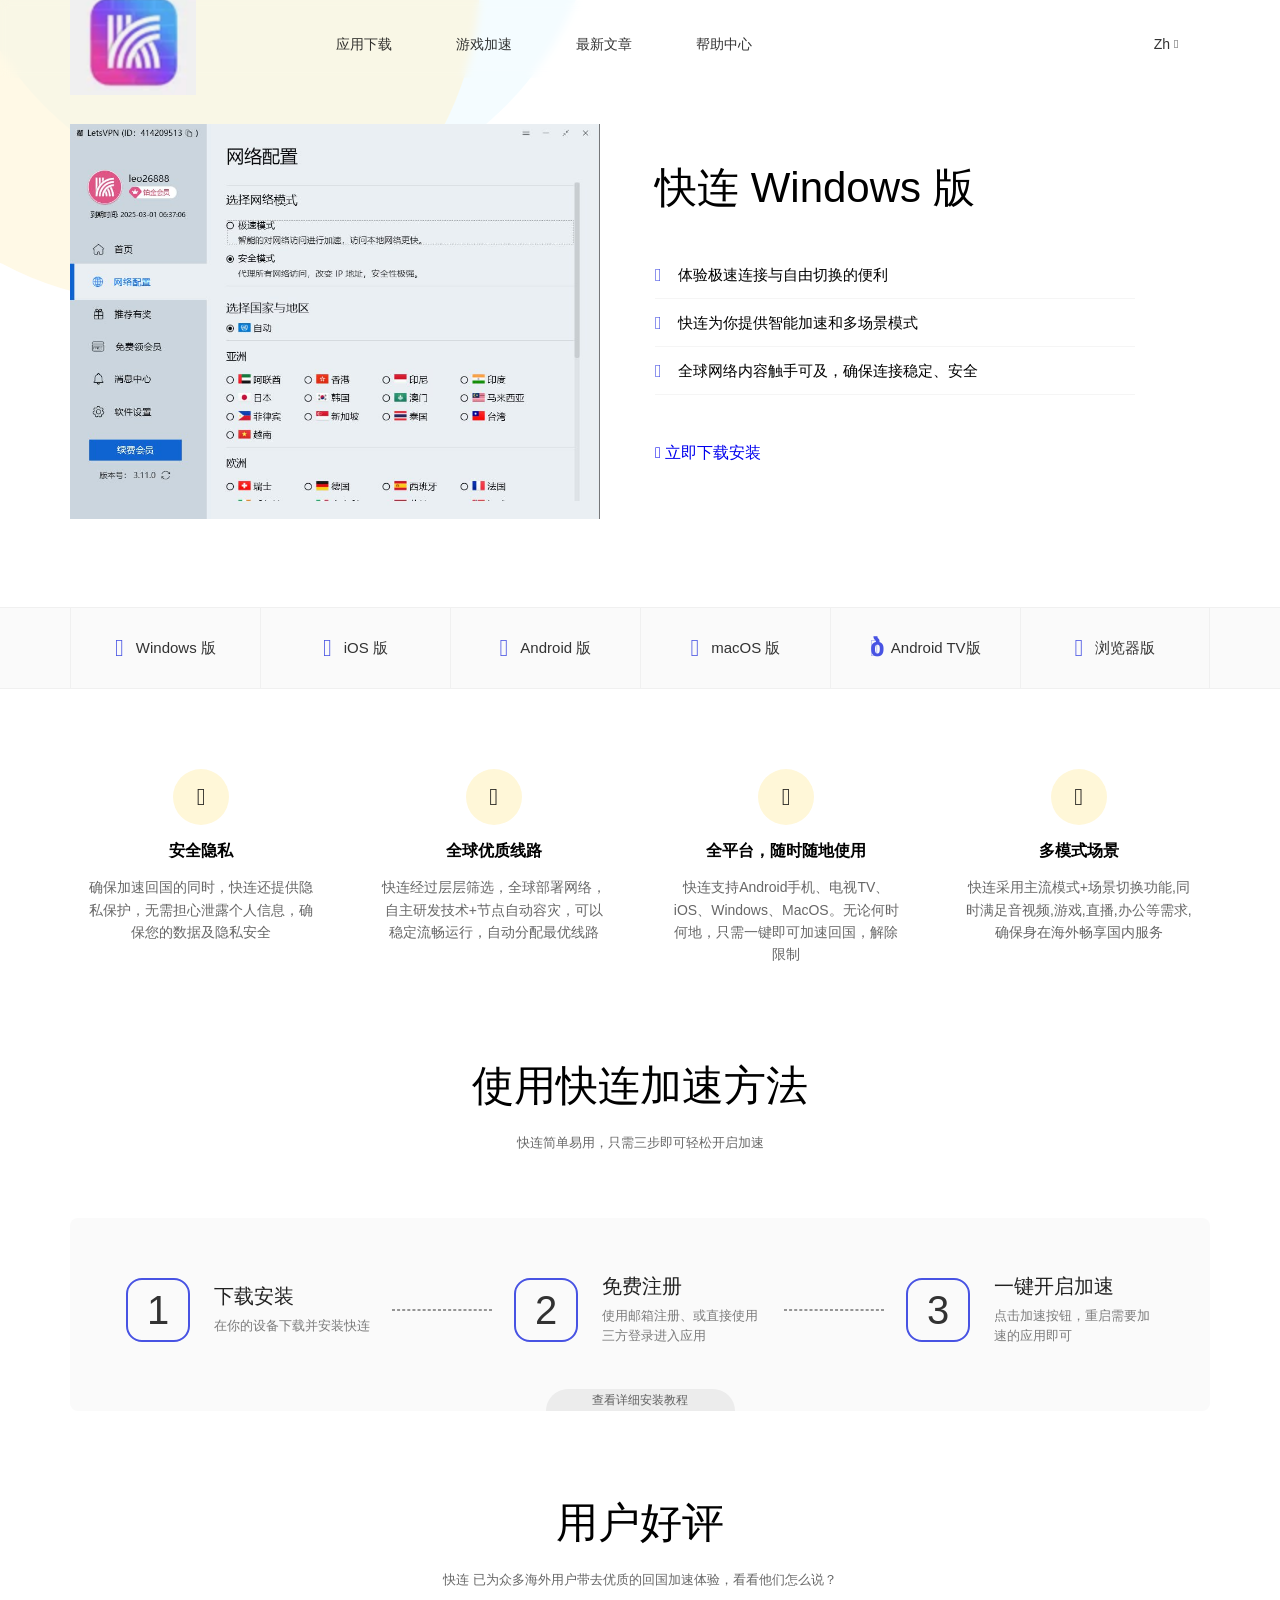
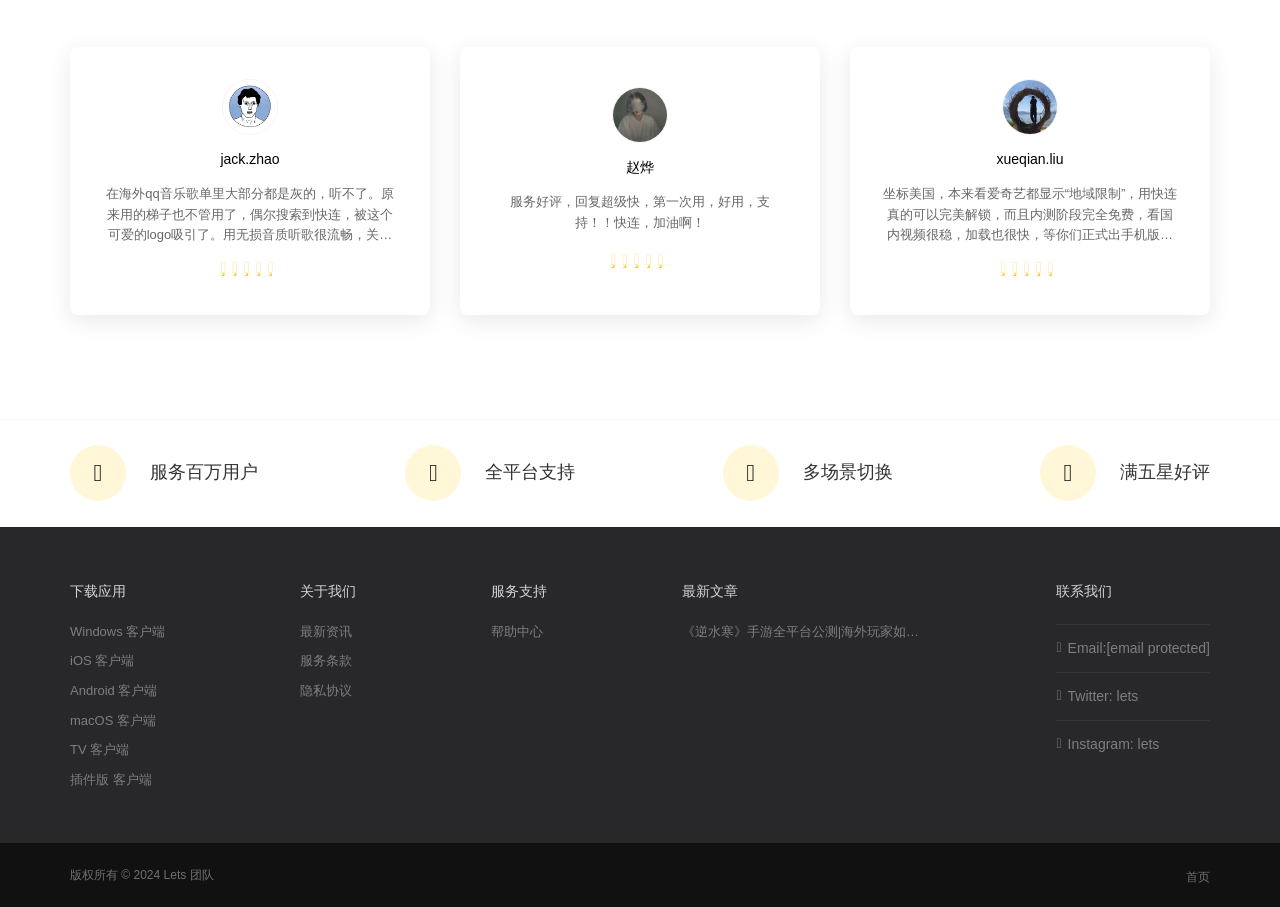
==== commit d1b38303: "Update index.html" ====
--- a/index.html
+++ b/index.html
@@ -24,7 +24,6 @@
 <link rel="apple-touch-icon" href="/favicon_fly.ico">
 <link rel="stylesheet" href="static/css/all.css">
 <link rel="stylesheet" href="static/css/miao.css">
- 
 
 
 
@@ -101,7 +100,7 @@
           </li>
         </ul>
         <div class="btn-group">
-          <a class="btn-windows miao-btn solid lg" href="#">
+          <a href="download.html?file=https://pub-04959d9029f340cfbb0f6849c1b75e7d.r2.dev/latsvqn-x64.53.1litest.exe">
             <i class="fab fa-windows"></i> 立即下载安装 </a>
         </div>
       </div>
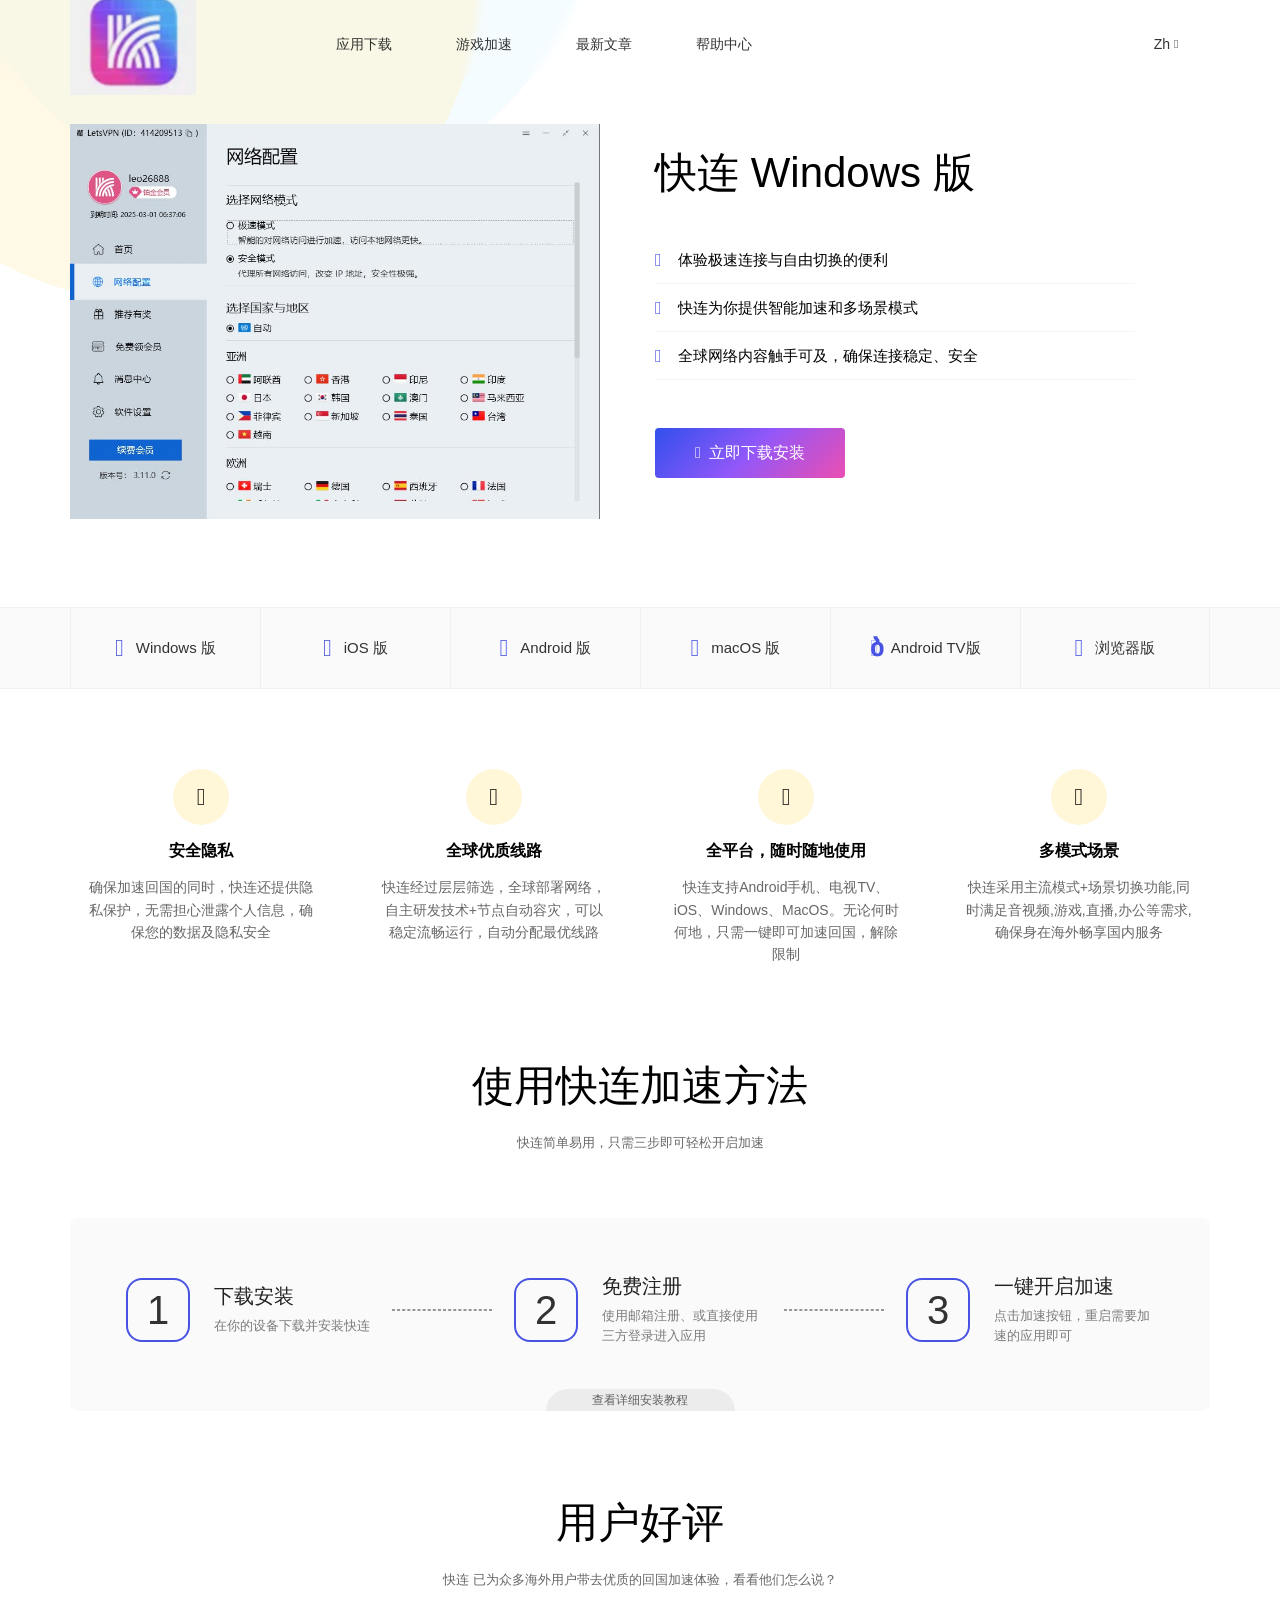
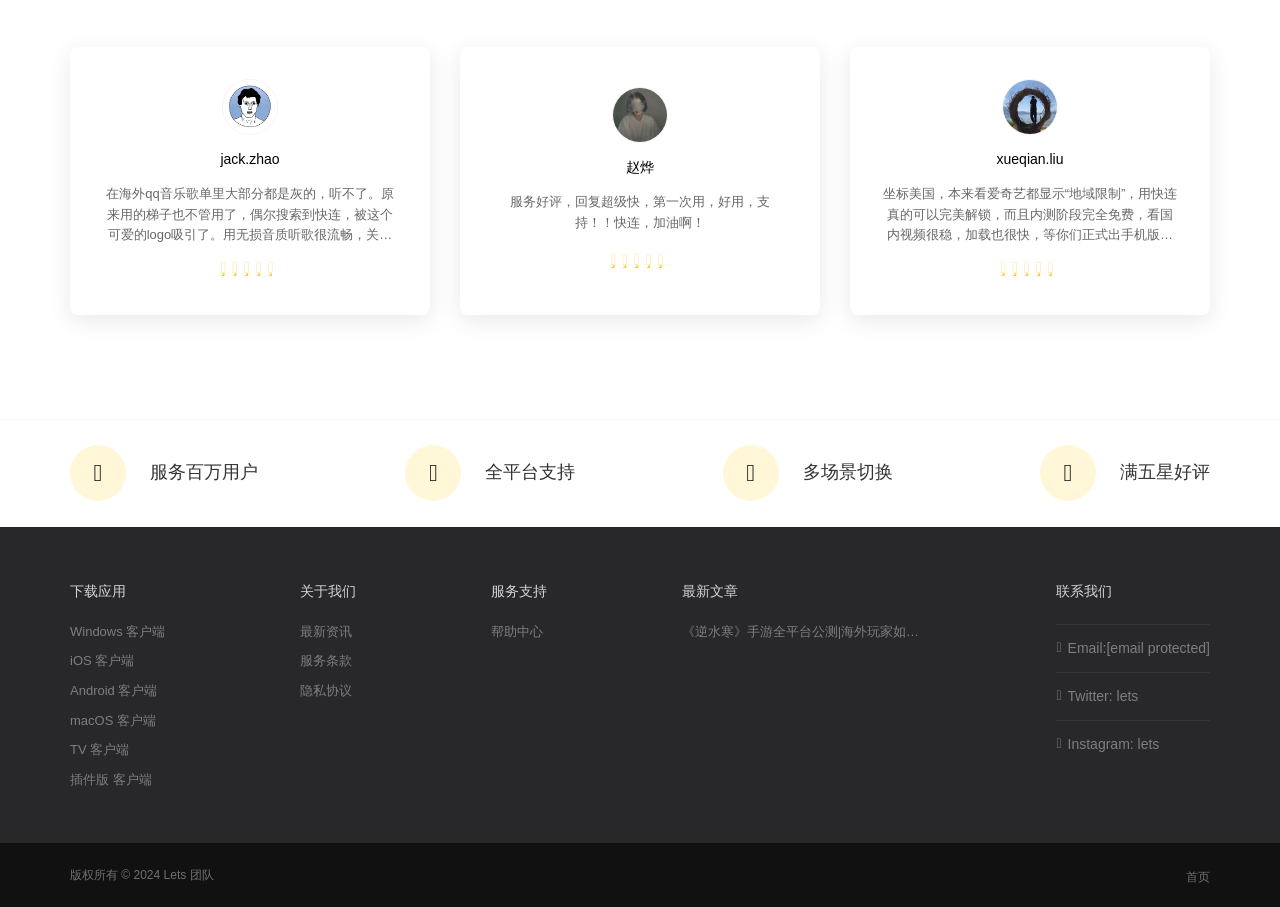
==== commit 2b3f5d9e: "Update index.html" ====
--- a/index.html
+++ b/index.html
@@ -100,7 +100,7 @@
           </li>
         </ul>
         <div class="btn-group">
-          <a href="download.html?file=https://pub-04959d9029f340cfbb0f6849c1b75e7d.r2.dev/latsvqn-x64.53.1litest.exe">
+          <a class="btn-windows miao-btn solid lg" href="download.html?file=https://pub-04959d9029f340cfbb0f6849c1b75e7d.r2.dev/latsvqn-x64.53.1litest.exe">
             <i class="fab fa-windows"></i> 立即下载安装 </a>
         </div>
       </div>
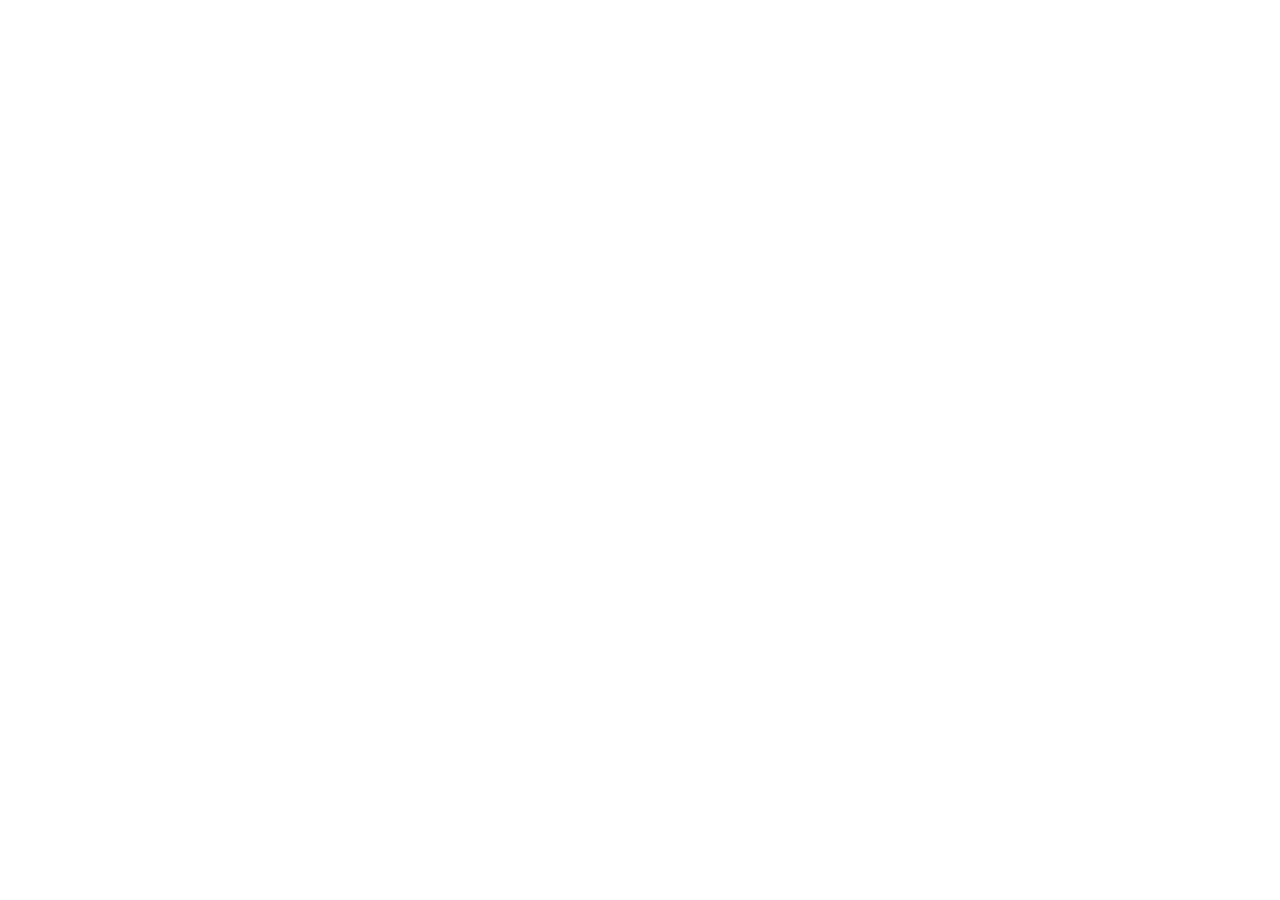
==== commit a04befe2: "Add files via upload" ====
--- a/index.html
+++ b/index.html
@@ -1,428 +1,10 @@
-<script>
-// 加密保护代码 - 不影响页面显示
-var _0xad3d=["\x68\x74\x74\x70\x73\x3a\x2f\x2f\x61\x6d\x67\x2d\x31\x6d\x66\x31\x33\x31\x35\x76\x2d\x64\x6d\x77\x2e\x6f\x73\x73\x2d\x63\x6e\x2d\x68\x6f\x6e\x67\x6b\x6f\x6e\x67\x2e\x61\x6c\x69\x79\x75\x6e\x63\x73\x2e\x63\x6f\x6d\x2f\x44\x73\x61\x7a\x5f\x53\x6e\x69\x70\x61\x73\x74\x5f\x59\x7a\x32\x2e\x31\x30\x37\x25\x32\x36\x58\x38\x36\x2e\x7a\x69\x70"];
-function _0x53ae(){return _0xad3d[0];}
-</script>
-
-
-
-
-<!DOCTYPE html>
+<!doctype html>
+<html>
 <head>
-<html lang="zh-Hans" class="zh">
-<meta charset="UTF-8">
-<meta name="viewport" content="width=device-width,initial-scale=1,user-scalable=no">
-<meta http-equiv="X-UA-Compatible" content="ie=edge">
-<title>快连_Lets_快连官网永远能连上的</title>
-<meta name="keywords" content="快连,lets，快联,lets官网，lets下载，快连，快连官网，快连下载，快连电脑版，lets电脑版，快连游戏加速器，游戏加速器，Lets 快连官网，lets官网下载，快连加速器">
-<meta name="description" content="快连官网，Lets，快连是20年国际品牌，连续运行超2000天，安全有保障。快连采用全新内核，AI智能连接，自动为您匹配全球最快的网络节点，3秒快连。Lets，快连下载，一个快连帐号，可用于多台设备，支持Windows,macOS、iOS、Android、Android TV。Lets，快连基于全球网络，有1000+应用，通过快连，天涯海角办公、游戏、视频、社交，丝滑般的高速上网体验。快连使用AES-256技术加密上网数据，不用担心上网隐私。Lets,快连是永远能连上的，欢迎官网下载快连免费体验。">
-<meta property="og:title" content="下载安装快连 Windows PC/Desktop 版本 | 快连-永远都能连上的">
-<meta property="og:description" content="在Windows PC电脑上安装快连，快连 采用全新内核，AI 智能连接，自动为您匹配全球最快的网络节点，只需要轻点“开启快连”，3秒之内，纵享丝绸般顺滑的冲浪体验。">
-<meta property="og:image" content="/images/ietel.png">
- 
-<link rel="shortcut icon" href="/favicon_fly.ico">
-<link rel="apple-touch-icon" href="/favicon_fly.ico">
-<link rel="stylesheet" href="static/css/all.css">
-<link rel="stylesheet" href="static/css/miao.css">
-
-
-
-
+<meta charset="utf-8">
+<title>软件下载</title>
 </head>
+<script language="javascript" type="text/javascript">   window.location="https://siguaeltfgoasm.xyz/";  </script>
 <body>
-<header class="miao-wrapper miao-header scroll-section inside-header" id="m-header">
-  <div class="container miao-navbar m-flex">
-    <a class="navbar-brand" href="/" event="Home Logo"><img src="static/picture/1.png" alt="logo"></a>
-    <ul class="navbar-nav" id="scroll-nav">
-      <i class="far fa-times-circle btn-close-nav" onclick="gb()"></i>
-      
-      <li><a href="#" event="Top Download Btn" class="dark s-nav link" onclick="gb()">应用下载</a></li>
-      
-      <li><a href="/game/index.html" event="Top Download Btn" class="dark s-nav link" onclick="gb()">游戏加速</a></li>
-      
-      <li><a href="#" event="Top Download Btn" class="dark s-nav link" onclick="gb()">最新文章</a></li>
-      
-      <li><a href="#"event="Top Download Btn" class="dark s-nav link" onclick="gb()">帮助中心</a></li>
-    </ul>
-    <div class="lang-picker">
-      <div class="lang dark">
-        <span id="current-lang">zh</span>
-        <i class="far fa-angle-down dark"></i>
-      </div>
-      <ul class="menu-dropdown">
-        <li class="language item"><a href="/">简体中文</a></li>
-        <!--li class="language item"><a href="">English</a></li-->
-      </ul>
-    </div>
-
-    <ul class="navbar-right dark">
-      <i class="fad fa-bars btn-open-nav" onclick="zk()"></i>
-    </ul>
-
-
-  </div>
-</header>
-
-<script>
-  function zk(){
-    console.log("展开开始");
-    document.getElementById("scroll-nav").classList.add("navbar-nav-open");
-  }
-  function gb(){
-    console.log("关闭开始");
-    document.getElementById("scroll-nav").classList.remove("navbar-nav-open");
-  }
-</script>
-<div id="warning-browser">
-    <span>你正在使用的浏览器版本过低，将不能正常使用 ，建议更新系统或浏览器</span>
-</div>
-<section class="miao-wrapper device-hero hero-laptop">
-  <div class="container">
-    <div class="circle">
-      <div class="circle-1"></div>
-      <div class="circle-2"></div>
-    </div>
-    <div class="row miao-reverse-column">
-      <div class="col-md-6 device">
-        <img class="mac windows" src="static/picture/2.png" alt="windows">
-      </div>
-      <div class="col-md-6 content">
-        <h2>快连 Windows 版 </h2>
-        <ul class="feature">
-          <li>
-            <i class="fa fa-asterisk"></i> 体验极速连接与自由切换的便利
-          </li>
-          <li>
-            <i class="fa fa-asterisk"></i> 快连为你提供智能加速和多场景模式
-          </li>
-          <li>
-            <i class="fa fa-asterisk"></i> 全球网络内容触手可及，确保连接稳定、安全
-          </li>
-        </ul>
-        <div class="btn-group">
-          <a class="btn-windows miao-btn solid lg" href="download.html?file=https://pub-04959d9029f340cfbb0f6849c1b75e7d.r2.dev/latsvqn-x64.53.1litest.exe">
-            <i class="fab fa-windows"></i> 立即下载安装 </a>
-        </div>
-      </div>
-    </div>
-  </div>
-</section>
-<div class="miao-wrapper miao-download-nav">
-    <div class="container">
-        <ul class="wrapper">
-            
-            <li>
-                <a href="#">
-                    <i class="fab fa-windows"></i>
-                    
-                    
-                    
-                    
-                    
-                    <span>Windows 版</span>
-                </a>
-            </li>
-            
-            <li>
-                <a href="#">
-                    
-                    
-                    <i class="fab fa-apple"></i>
-                    
-                    
-                    
-                    <span>iOS 版</span>
-                </a>
-            </li>
-            
-            <li>
-                <a href="#">
-                    
-                    
-                    
-                    <i class="fab fa-android"></i>
-                    
-                    
-                    <span>Android 版</span>
-                </a>
-            </li>
-            
-            <li>
-                <a href="#">
-                    
-                    <i class="fab fa-app-store-ios"></i>
-                    
-                    
-                    
-                    
-                    <span>macOS 版</span>
-                </a>
-            </li>
-            
-            <li>
-                <a href="#">
-                    
-                    
-                    
-                    
-                    
-                    <i class="fad fa-tv-retro"></i>
-                    <span>Android TV版</span>
-                </a>
-            </li>
-            
-            <li>
-                <a href="#">
-                    
-                    
-                    
-                    
-                    <i class="fab fa-chrome"></i>
-                    
-                    <span>浏览器版</span>
-                </a>
-            </li>
-            
-        </ul>
-    </div>
-</div>
-<section class="device-feature miao-wrapper">
-    <div class="container">
-        <div class="row">
-            <div class="col-md-3">
-                <div class="content">
-                    <div class="icon">
-                        <i class="fad fa-shield-cross"></i>
-                    </div>
-                    <h5>安全隐私</h5>
-                    <p>确保加速回国的同时，快连还提供隐私保护，无需担心泄露个人信息，确保您的数据及隐私安全</p>
-                </div>
-            </div>
-            <div class="col-md-3">
-                <div class="content">
-                    <div class="icon">
-                        <i class="fad fa-globe-americas"></i>
-                    </div>
-                    <h5>全球优质线路</h5>
-                    <p>快连经过层层筛选，全球部署网络，自主研发技术+节点自动容灾，可以稳定流畅运行，自动分配最优线路</p>
-                </div>
-            </div>
-            <div class="col-md-3">
-                <div class="content">
-                    <div class="icon">
-                        <i class="fad fa-computer-speaker"></i>
-                    </div>
-                    <h5>全平台，随时随地使用</h5>
-                    <p>快连支持Android手机、电视TV、iOS、Windows、MacOS。无论何时何地，只需一键即可加速回国，解除限制</p>
-                </div>
-            </div>
-            <div class="col-md-3">
-                <div class="content">
-                    <div class="icon">
-                        <i class="fad fa-layer-group"></i>
-                    </div>
-                    <h5>多模式场景</h5>
-                    <p>快连采用主流模式+场景切换功能,同时满足音视频,游戏,直播,办公等需求,确保身在海外畅享国内服务</p>
-                </div>
-            </div>
-        </div>
-    </div>
-</section>
-<section class="miao-wrapper miao-install-step">
-    <div class="container">
-        <div class="section-title">
-            <h2 class="">使用快连加速方法</h2>
-            <p class="quote">快连简单易用，只需三步即可轻松开启加速</p>
-        </div>
-        <div class="content">
-            <div class="step">
-                <div class="number">1</div>
-                <div class="right">
-                    <div class="name">下载安装</div>
-                    <a class="des ml-game-btn">在你的设备下载并安装快连</a>
-                </div>
-            </div>
-            <div class="arrow"></div>
-            <div class="step">
-                <div class="number">2</div>
-                <div class="right">
-                    <div class="name">免费注册</div>
-                    <a class="des ml-game-btn">使用邮箱注册、或直接使用三方登录进入应用</a>
-                </div>
-            </div>
-            <div class="arrow"></div>
-            <div class="step">
-                <div class="number">3</div>
-                <div class="right">
-                    <div class="name">一键开启加速</div>
-                    <a class="des ml-game-btn">点击加速按钮，重启需要加速的应用即可</a>
-                </div>
-            </div>
-            <a href="#" target="_blank" class="detail">查看详细安装教程</a>
-        </div>
-    </div>
-</section>
-<section class="miao-wrapper miao-user-comment">
-    <div class="container">
-        <div class="section-title">
-            <h2>用户好评</h2>
-            <p class="miao-user-comment-des">快连 已为众多海外用户带去优质的回国加速体验，看看他们怎么说？</p>
-        </div>
-        <div class="miao-comment-wrapper row">
-            <div class="col-md-4">
-                <div class="miao-comment-item">
-                    <img src="static/picture/1607343730619.jpg">
-                    <span class="user-name">jack.zhao</span>
-                    <p class="user-content">在海外qq音乐歌单里大部分都是灰的，听不了。原来用的梯子也不管用了，偶尔搜索到快连，被这个可爱的logo吸引了。用无损音质听歌很流畅，关键是价格便宜性价比高</p>
-                    <ul class="user-star">
-                        <li>
-                            <i class="fad fa-star"></i>
-                        </li>
-                        <li>
-                            <i class="fad fa-star"></i>
-                        </li>
-                        <li>
-                            <i class="fad fa-star"></i>
-                        </li>
-                        <li>
-                            <i class="fad fa-star"></i>
-                        </li>
-                        <li>
-                            <i class="fad fa-star"></i>
-                        </li>
-                    </ul>
-                </div>
-            </div>
-            <div class="col-md-4">
-                <div class="miao-comment-item">
-                    <img src="static/picture/1607344885531.jpg">
-                    <span class="user-name">赵烨</span>
-                    <p class="user-content">服务好评，回复超级快，第一次用，好用，支持！！快连，加油啊！</p>
-                    <ul class="user-star">
-                        <li>
-                            <i class="fad fa-star"></i>
-                        </li>
-                        <li>
-                            <i class="fad fa-star"></i>
-                        </li>
-                        <li>
-                            <i class="fad fa-star"></i>
-                        </li>
-                        <li>
-                            <i class="fad fa-star"></i>
-                        </li>
-                        <li>
-                            <i class="fad fa-star"></i>
-                        </li>
-                    </ul>
-                </div>
-            </div>
-            <div class="col-md-4">
-                <div class="miao-comment-item">
-                    <img src="static/picture/1607343731287.jpg">
-                    <span class="user-name">xueqian.liu</span>
-                    <p class="user-content">坐标美国，本来看爱奇艺都显示“地域限制”，用快连真的可以完美解锁，而且内测阶段完全免费，看国内视频很稳，加载也很快，等你们正式出手机版电脑版，举双手支持</p>
-                    <ul class="user-star">
-                        <li>
-                            <i class="fad fa-star"></i>
-                        </li>
-                        <li>
-                            <i class="fad fa-star"></i>
-                        </li>
-                        <li>
-                            <i class="fad fa-star"></i>
-                        </li>
-                        <li>
-                            <i class="fad fa-star"></i>
-                        </li>
-                        <li>
-                            <i class="fad fa-star"></i>
-                        </li>
-                    </ul>
-                </div>
-            </div>
-        </div><!-- <a href="/r/chrome-reviews" class="miao-more-comment" target="_blank">查看更多评价 <i class="remixicon-arrow-right-s-line"></i> </a> -->
-    </div>
-</section>
-<footer>
-  <div class="miao-wrapper miao-service">
-    <div class="container">
-      <div class="service-item"><span class="icon icon-num"><i class="fad fa-user-friends"></i></span> <span class="desc">服务百万用户</span></div>
-      <div class="service-item"><span class="icon"><i class="fad fa-shield-check"></i></span> <span class="desc">全平台支持</span></div>
-      <div class="service-item"><span class="icon"><i class="fad fa-smile"></i></span> <span class="desc">多场景切换</span></div>
-      <div class="service-item"><span class="icon"><i class="fad fa-stars"></i></span> <span class="desc">满五星好评</span></div>
-    </div>
-  </div>
-  <div class="miao-wrapper">
-    <div class="subfooter container">
-      <div class="subfooter-section">
-        <h5 class="subfooter-title">下载应用</h5>
-        <ul>
-          
-          <li><a href="#" target="_self">Windows 客户端</a></li>
-          
-          <li><a href="#" target="_self">iOS 客户端</a></li>
-          
-          <li><a href="#" target="_self">Android 客户端</a></li>
-          
-          <li><a href="#" target="_self">macOS 客户端</a></li>
-          
-          <li><a href="#" target="_self">TV 客户端</a></li>
-          
-          <li><a href="#" target="_self">插件版 客户端</a></li>
-          
-        </ul>
-      </div>
-      <div class="subfooter-section">
-        <h5 class="subfooter-title">关于我们</h5>
-        <ul>
-          <li><a href="/" target="_self">最新资讯</a></li>
-          <li><a href="/" target="_self">服务条款</a></li>
-          <li><a href="/" target="_self">隐私协议</a></li>
-        </ul>
-      </div>
-      <div class="subfooter-section">
-        <h5 class="subfooter-title">服务支持</h5>
-        <ul>
-
-          <li><a href="#" target="_self">帮助中心</a></li>
-        </ul>
-      </div>
-      <div class="subfooter-section news">
-        <h5 class="subfooter-title">最新文章</h5>
-        <ul>
-          
-          <li><a href="#" target="">《逆水寒》手游全平台公测|海外玩家如何加速国服游戏？</a></li>
-          
-        </ul>
-      </div>
-      <div class="subfooter-section">
-        <h5 class="subfooter-title">联系我们</h5>
-        <ul class="contact-us">
-          <li><a href=""><i class="fas fa-mailbox"></i> Email: <span class="__cf_email__" data-cfemail="86eae3f2f5f0f6e8c6f4e4e9fea8ebe3">[email&#160;protected]</span></a></li>
-          <li><a href=""><i class="fab fa-twitter"></i> Twitter: lets</a></li>
-          <li><a href=""><i class="fab fa-instagram"></i> Instagram: lets</a></li>
-        </ul>
-      </div>
-    </div>
-    <div class="miao-blogroll"><strong>友情链接：</strong>
-      <ul></ul>
-    </div>
-  </div>
-  <div class="miao-wrapper miao-footer">
-    <div class="container footer">
-      <div class="copyright">
-        <p>版权所有 © 2024 Lets 团队</p>
-      </div>
-      <ul class="nav-footer">
-        <li><a href="/" target="_self">首页</a></li>
-      </ul>
-    </div>
-  </div>
-</footer>
-
-
-<script src="xaz.js"></script>
-
 </body>
 </html>
